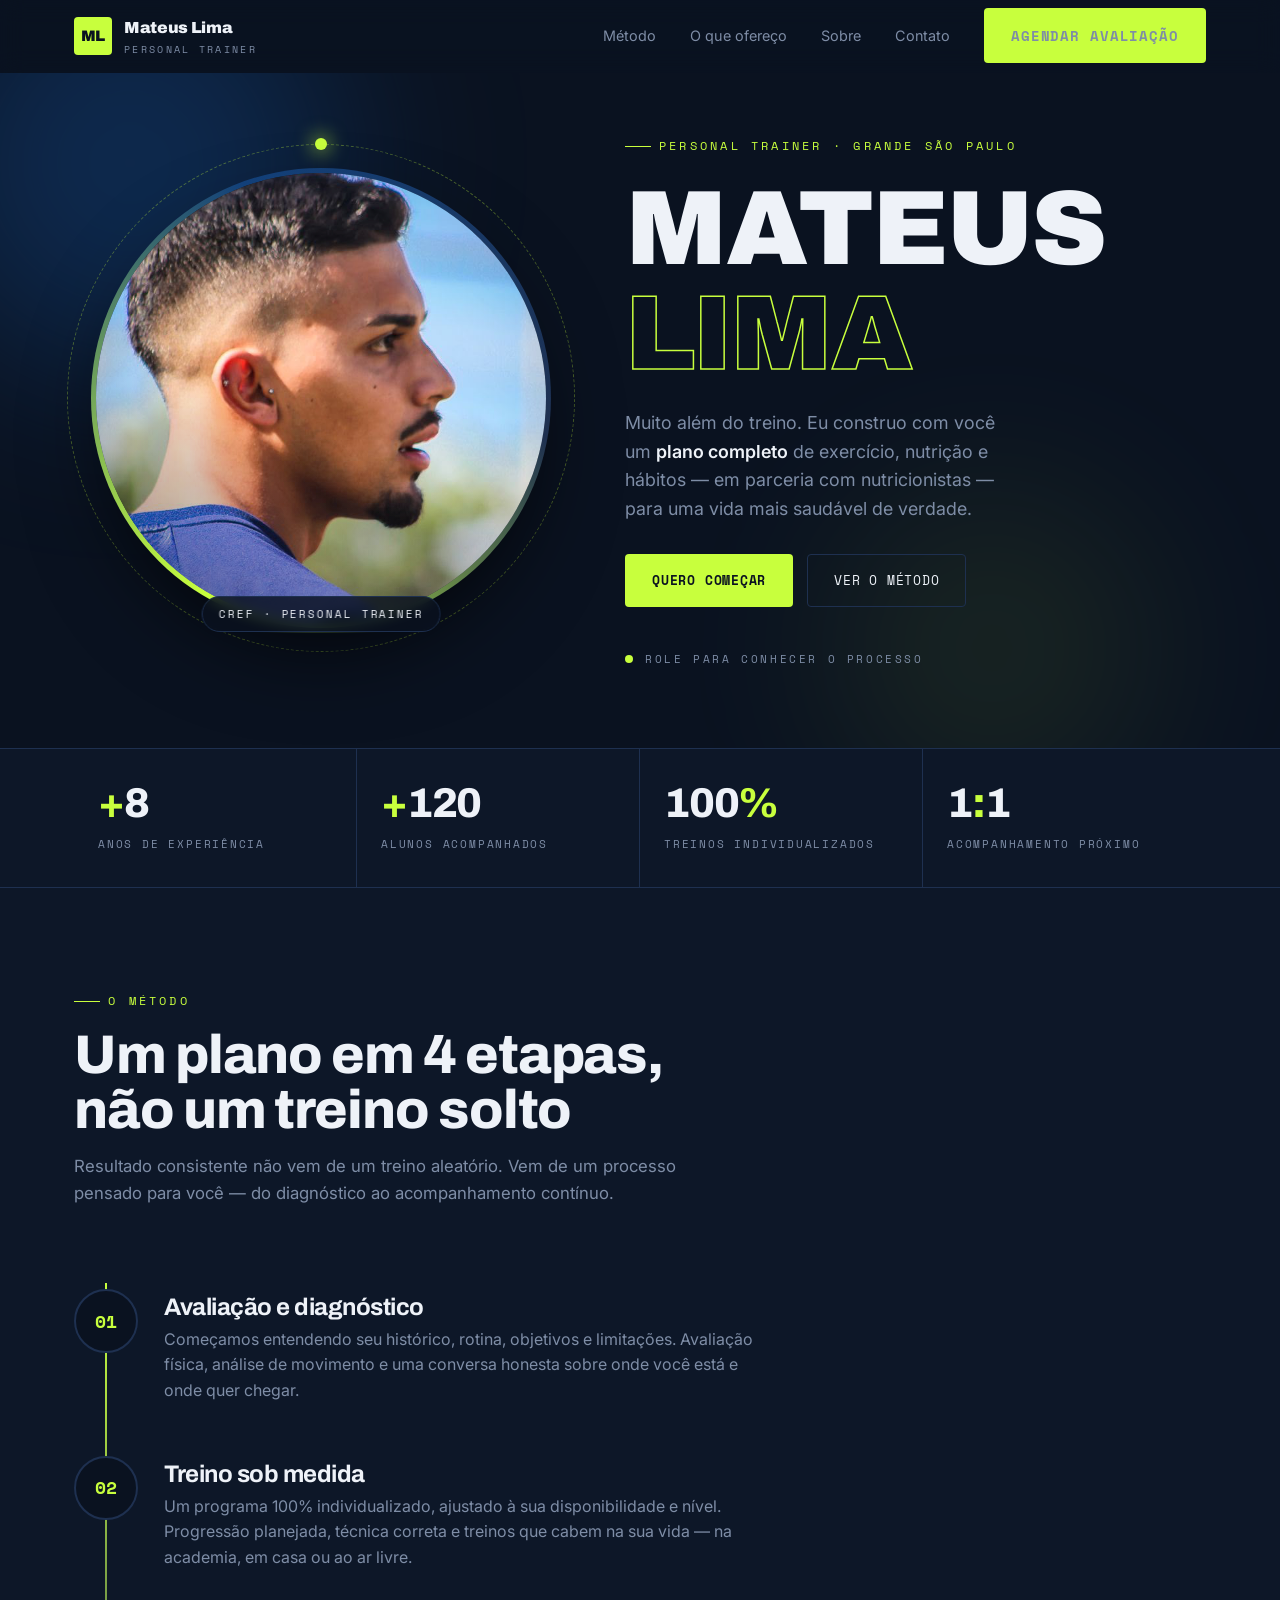
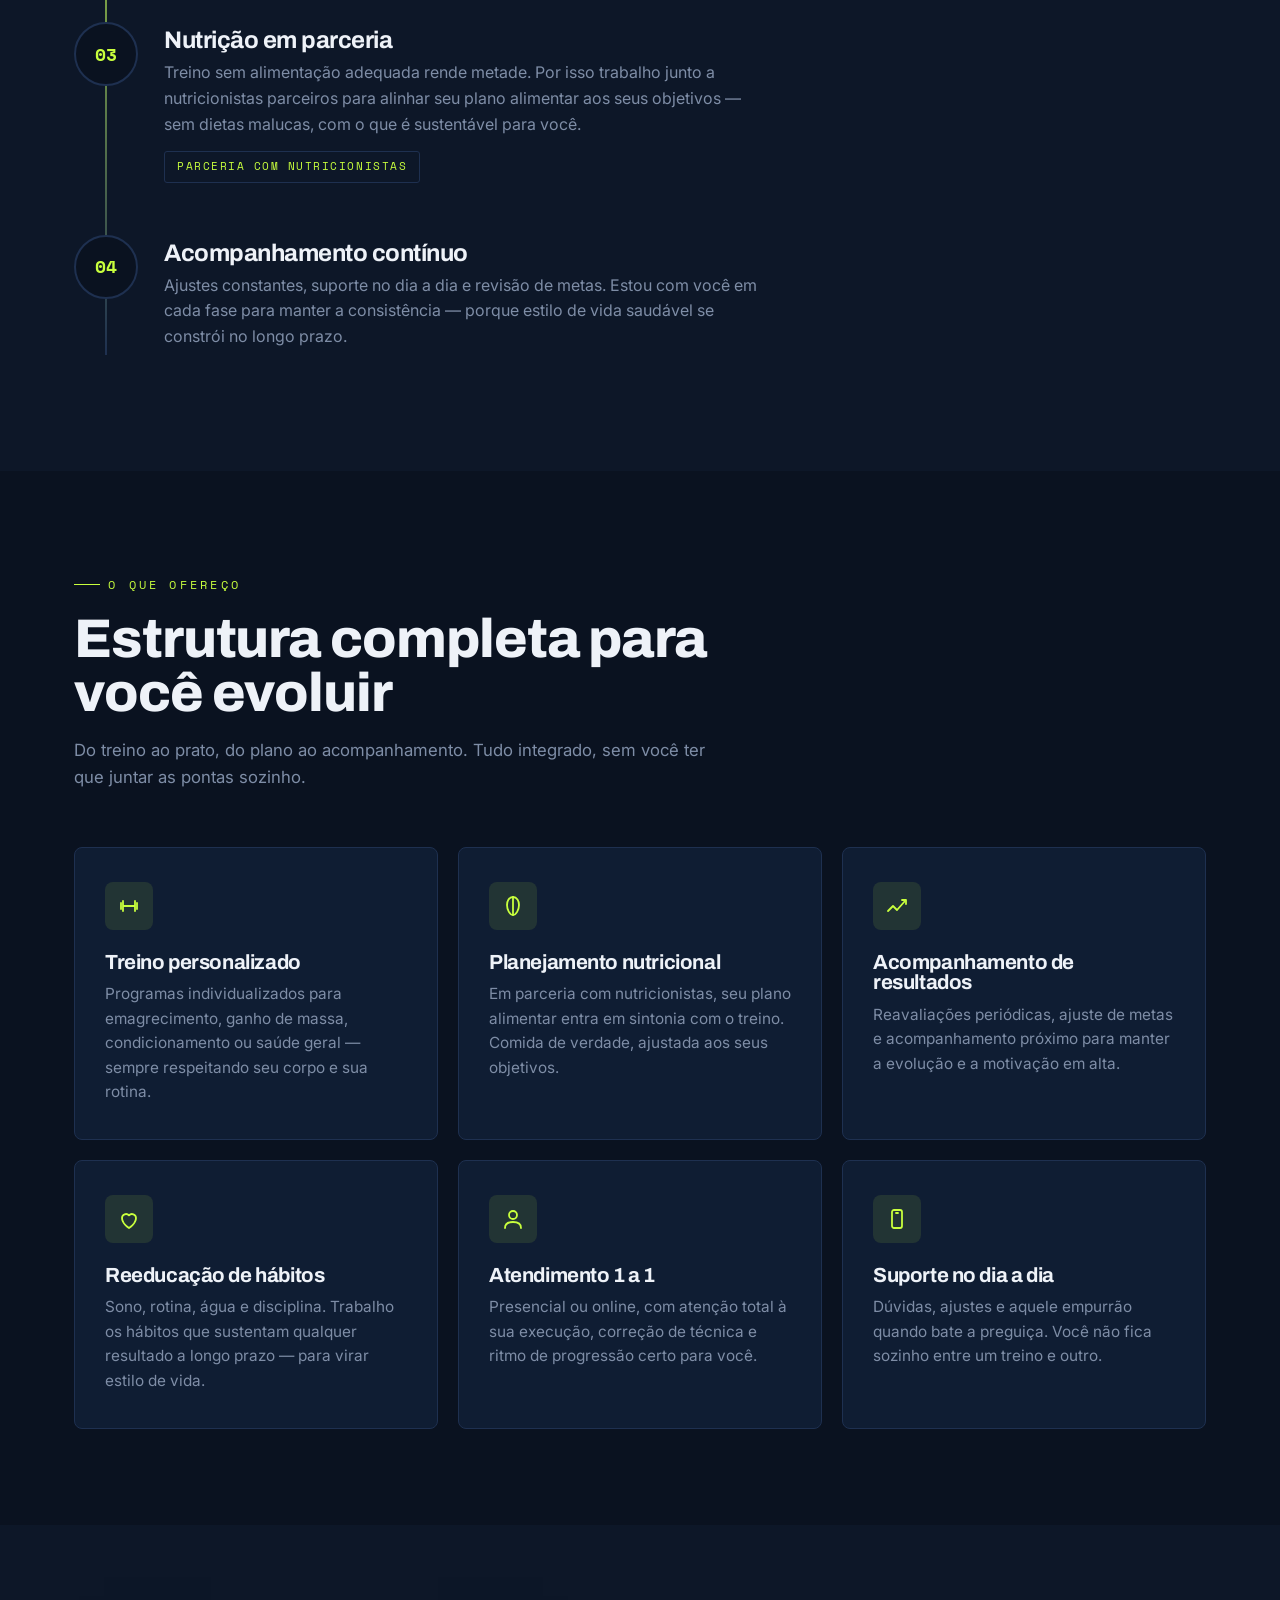
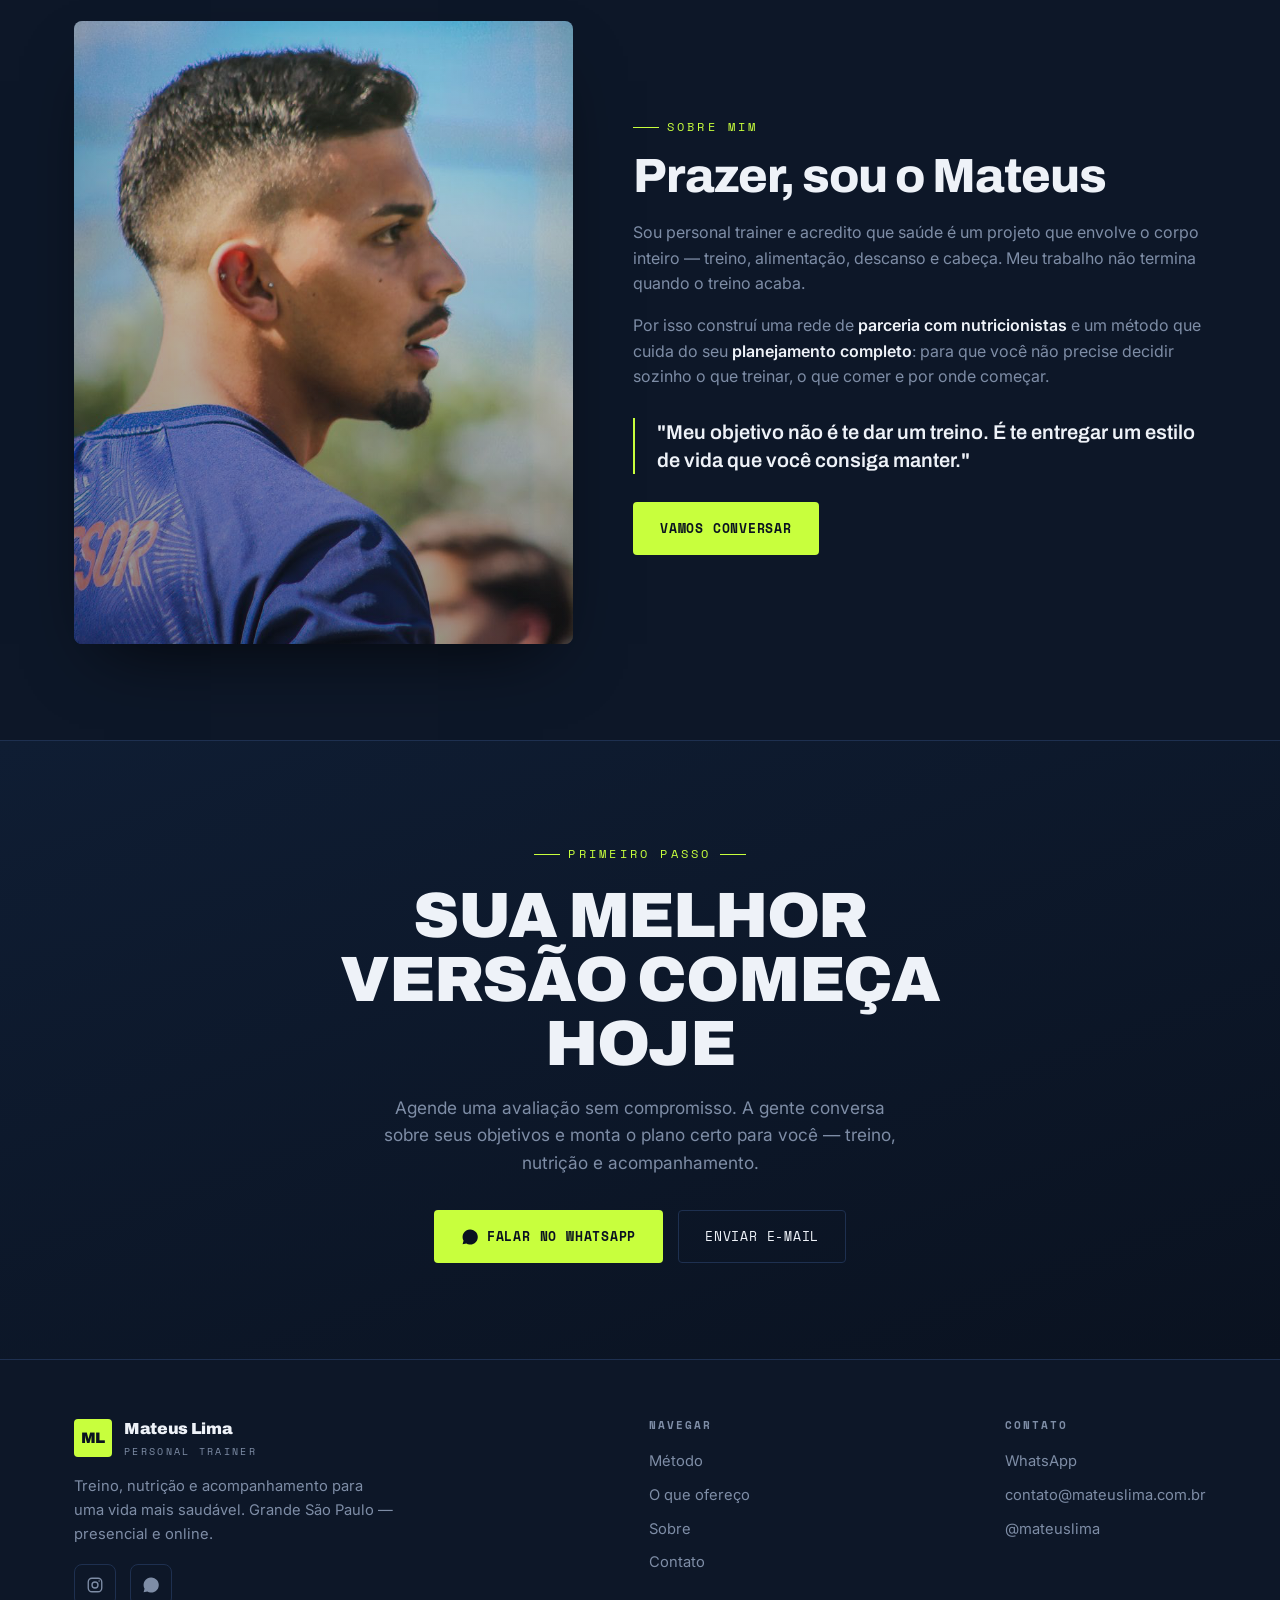
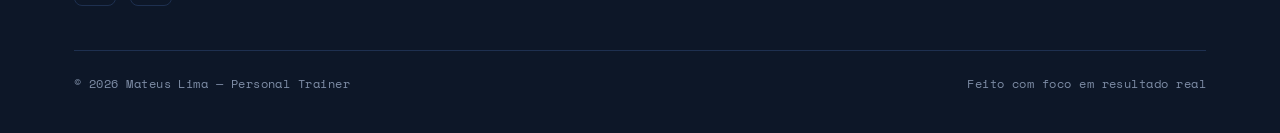
==== index.html @ bff509f1 "Add files via upload" ====
<!DOCTYPE html>
<html lang="pt-BR">
<head>
<meta charset="UTF-8" />
<meta name="viewport" content="width=device-width, initial-scale=1.0" />
<title>Mateus Lima — Personal Trainer | Treino, Nutrição e Estilo de Vida</title>
<meta name="description" content="Mateus Lima, personal trainer. Muito além do treino: avaliação, planejamento completo e parceria com nutricionistas para uma vida mais saudável. Agende sua avaliação." />
<meta name="theme-color" content="#0A1220" />

<!-- Open Graph -->
<meta property="og:title" content="Mateus Lima — Personal Trainer" />
<meta property="og:description" content="Muito além do treino: um plano completo de treino, nutrição e hábitos para transformar seu estilo de vida." />
<meta property="og:image" content="img/mateus-lima.png" />
<meta property="og:type" content="website" />

<link rel="preconnect" href="https://fonts.googleapis.com" />
<link rel="preconnect" href="https://fonts.gstatic.com" crossorigin />
<link href="https://fonts.googleapis.com/css2?family=Archivo:wght@500;600;700;800;900&family=Inter:wght@400;500;600&family=Space+Mono:wght@400;700&display=swap" rel="stylesheet" />

<style>
  :root{
    --ink:#0A1220;
    --ink-2:#0D1728;
    --panel:#0F1D33;
    --panel-2:#122644;
    --line:#1E3050;
    --text:#EEF2F8;
    --muted:#7E8DA6;
    --muted-2:#54648154;
    --lime:#C8FF3D;
    --lime-dim:#9ec22e;
    --radius:4px;
    --maxw:1180px;
    --ease:cubic-bezier(.22,.61,.36,1);
  }

  *{box-sizing:border-box;margin:0;padding:0}
  html{scroll-behavior:smooth}
  body{
    background:var(--ink);
    color:var(--text);
    font-family:"Inter",system-ui,sans-serif;
    line-height:1.6;
    -webkit-font-smoothing:antialiased;
    overflow-x:hidden;
  }
  a{color:inherit;text-decoration:none}
  img{display:block;max-width:100%}

  ::selection{background:var(--lime);color:var(--ink)}

  .wrap{max-width:var(--maxw);margin:0 auto;padding:0 24px}

  /* ---------- utility labels (mono) ---------- */
  .eyebrow{
    font-family:"Space Mono",monospace;
    font-size:.72rem;
    letter-spacing:.28em;
    text-transform:uppercase;
    color:var(--lime);
    display:inline-flex;
    align-items:center;
    gap:.7em;
  }
  .eyebrow::before{
    content:"";
    width:26px;height:1px;background:var(--lime);
    display:inline-block;
  }
  .eyebrow.center::before,.eyebrow.center::after{content:"";width:26px;height:1px;background:var(--lime);display:inline-block}
  .eyebrow.center{justify-content:center}

  h1,h2,h3{font-family:"Archivo",sans-serif;line-height:1;letter-spacing:-.02em}

  /* ---------- buttons ---------- */
  .btn{
    display:inline-flex;align-items:center;gap:.6em;
    font-family:"Space Mono",monospace;
    font-size:.82rem;letter-spacing:.06em;text-transform:uppercase;
    padding:15px 26px;border-radius:var(--radius);
    border:1px solid transparent;cursor:pointer;
    transition:transform .25s var(--ease), background .25s var(--ease), color .25s var(--ease), box-shadow .25s var(--ease);
    will-change:transform;
  }
  .btn-primary{background:var(--lime);color:var(--ink);font-weight:700;box-shadow:0 0 0 rgba(200,255,61,0)}
  .btn-primary:hover{transform:translateY(-3px);box-shadow:0 16px 40px -12px rgba(200,255,61,.55)}
  .btn-ghost{border-color:var(--line);color:var(--text)}
  .btn-ghost:hover{border-color:var(--lime);color:var(--lime);transform:translateY(-3px)}

  /* ---------- nav ---------- */
  header.nav{
    position:sticky;top:0;z-index:50;
    backdrop-filter:blur(12px);
    background:rgba(10,18,32,.72);
    border-bottom:1px solid transparent;
    transition:border-color .3s, background .3s;
  }
  header.nav.scrolled{border-bottom-color:var(--line);background:rgba(10,18,32,.9)}
  .nav-inner{display:flex;align-items:center;justify-content:space-between;height:72px}
  .brand{display:flex;align-items:center;gap:12px;font-family:"Archivo";font-weight:900;letter-spacing:-.02em}
  .brand .mark{
    width:38px;height:38px;border-radius:var(--radius);
    background:var(--lime);color:var(--ink);
    display:grid;place-items:center;font-size:.95rem;letter-spacing:-.04em;
  }
  .brand small{display:block;font-family:"Space Mono";font-weight:400;font-size:.6rem;letter-spacing:.24em;color:var(--muted);text-transform:uppercase;margin-top:2px}
  .nav-links{display:flex;align-items:center;gap:34px}
  .nav-links a{font-size:.9rem;color:var(--muted);transition:color .2s}
  .nav-links a:hover{color:var(--text)}
  .nav-cta{display:inline-flex}
  .burger{display:none;background:none;border:0;cursor:pointer;flex-direction:column;gap:5px;padding:8px}
  .burger span{width:24px;height:2px;background:var(--text);display:block;transition:.3s}

  /* ---------- hero ---------- */
  .hero{position:relative;padding:56px 0 80px;overflow:hidden}
  .hero-grid{
    display:grid;
    grid-template-columns:0.92fr 1.08fr;
    gap:56px;align-items:center;
  }
  .hero-photo{position:relative}
  .photo-ring{position:relative;width:min(460px,100%);margin:0 auto;aspect-ratio:1}
  /* rotating dashed halo */
  .photo-ring::before{
    content:"";position:absolute;inset:-24px;border-radius:50%;
    border:1px dashed rgba(200,255,61,.32);
    animation:spin 28s linear infinite;
  }
  /* small orbiting accent riding the halo */
  .orbit{position:absolute;inset:-24px;border-radius:50%;animation:spin 22s linear infinite;pointer-events:none}
  .orbit-dot{
    position:absolute;top:-6px;left:50%;transform:translateX(-50%);
    width:12px;height:12px;border-radius:50%;background:var(--lime);
    box-shadow:0 0 18px 3px rgba(200,255,61,.55);
  }
  @keyframes spin{to{transform:rotate(360deg)}}

  .photo-circle{
    position:relative;width:100%;aspect-ratio:1;border-radius:50%;
    padding:5px;
    background:conic-gradient(from 210deg,var(--lime),#12407a 130deg,var(--line) 250deg,var(--lime));
    box-shadow:0 40px 90px -28px rgba(0,0,0,.85);
  }
  .photo-circle .inner{
    position:relative;width:100%;height:100%;border-radius:50%;overflow:hidden;
    background:var(--ink-2);
  }
  .photo-circle img{
    width:100%;height:100%;object-fit:cover;object-position:60% 20%;
    transform:scale(1.05);
  }
  .photo-circle .inner::after{
    content:"";position:absolute;inset:0;border-radius:50%;
    background:linear-gradient(200deg,rgba(10,18,32,0) 55%,rgba(10,18,32,.5));
  }
  .photo-tag{
    position:absolute;left:50%;bottom:-4px;transform:translateX(-50%);z-index:4;white-space:nowrap;
    font-family:"Space Mono";font-size:.66rem;letter-spacing:.18em;text-transform:uppercase;
    color:var(--text);background:rgba(10,18,32,.82);backdrop-filter:blur(6px);
    padding:9px 16px;border:1px solid var(--line);border-radius:100px;
  }

  .hero-copy h1{
    font-size:clamp(3.4rem,9vw,6.6rem);
    font-weight:900;text-transform:uppercase;margin:20px 0 4px;
  }
  .hero-copy h1 .l2{color:transparent;-webkit-text-stroke:1.5px var(--lime)}
  .hero-lede{font-size:1.12rem;color:var(--muted);max-width:34ch;margin:22px 0 30px}
  .hero-lede b{color:var(--text);font-weight:600}
  .hero-actions{display:flex;gap:14px;flex-wrap:wrap}
  .hero-scroll{
    margin-top:44px;font-family:"Space Mono";font-size:.68rem;letter-spacing:.24em;text-transform:uppercase;color:var(--muted);
    display:flex;align-items:center;gap:12px;
  }
  .hero-scroll .dot{width:8px;height:8px;border-radius:50%;background:var(--lime);animation:pulse 2.2s infinite}
  @keyframes pulse{0%,100%{opacity:1;transform:scale(1)}50%{opacity:.35;transform:scale(.6)}}

  .glow{position:absolute;border-radius:50%;filter:blur(90px);opacity:.5;pointer-events:none;z-index:-1}
  .glow.a{width:420px;height:420px;background:#12407a;top:-120px;left:-80px}
  .glow.b{width:320px;height:320px;background:rgba(200,255,61,.16);bottom:-60px;right:10%}

  /* ---------- stats strip ---------- */
  .stats{border-top:1px solid var(--line);border-bottom:1px solid var(--line);background:var(--ink-2)}
  .stats-grid{display:grid;grid-template-columns:repeat(4,1fr)}
  .stat{padding:34px 24px;border-right:1px solid var(--line)}
  .stat:last-child{border-right:0}
  .stat .n{font-family:"Archivo";font-weight:800;font-size:2.6rem;line-height:1;letter-spacing:-.03em}
  .stat .n span{color:var(--lime)}
  .stat .k{font-family:"Space Mono";font-size:.7rem;letter-spacing:.16em;text-transform:uppercase;color:var(--muted);margin-top:10px}

  /* ---------- section shell ---------- */
  section{padding:96px 0}
  .sec-head{max-width:640px;margin-bottom:56px}
  .sec-head h2{font-size:clamp(2.1rem,5vw,3.4rem);font-weight:800;margin:18px 0 16px}
  .sec-head p{color:var(--muted);font-size:1.05rem}

  /* ---------- protocolo (journey) ---------- */
  .protocolo{background:var(--ink-2);position:relative}
  .steps{position:relative;margin-top:20px}
  .steps::before{
    content:"";position:absolute;left:31px;top:20px;bottom:20px;width:2px;
    background:linear-gradient(var(--lime),var(--line));
  }
  .step{
    position:relative;display:grid;grid-template-columns:64px 1fr;gap:26px;
    padding:26px 0;align-items:start;
  }
  .step .num{
    width:64px;height:64px;border-radius:50%;
    background:var(--ink);border:2px solid var(--line);
    display:grid;place-items:center;
    font-family:"Space Mono";font-weight:700;font-size:1.1rem;color:var(--lime);
    position:relative;z-index:2;transition:border-color .3s, box-shadow .3s;
  }
  .step:hover .num{border-color:var(--lime);box-shadow:0 0 0 6px rgba(200,255,61,.08)}
  .step-body{padding-top:6px}
  .step-body h3{font-size:1.5rem;font-weight:700;margin-bottom:8px}
  .step-body p{color:var(--muted);max-width:60ch}
  .step-body .tagline{display:inline-block;margin-top:14px;font-family:"Space Mono";font-size:.68rem;letter-spacing:.14em;text-transform:uppercase;color:var(--lime);border:1px solid var(--line);padding:6px 12px;border-radius:3px}

  /* ---------- services ---------- */
  .cards{display:grid;grid-template-columns:repeat(3,1fr);gap:20px}
  .card{
    background:var(--panel);border:1px solid var(--line);border-radius:8px;
    padding:34px 30px;transition:transform .3s var(--ease), border-color .3s, background .3s;
    position:relative;overflow:hidden;
  }
  .card::before{
    content:"";position:absolute;top:0;left:0;width:100%;height:3px;
    background:var(--lime);transform:scaleX(0);transform-origin:left;transition:transform .35s var(--ease);
  }
  .card:hover{transform:translateY(-6px);border-color:var(--panel-2);background:var(--panel-2)}
  .card:hover::before{transform:scaleX(1)}
  .card .ico{
    width:48px;height:48px;border-radius:8px;background:rgba(200,255,61,.1);
    display:grid;place-items:center;margin-bottom:22px;color:var(--lime);
  }
  .card h3{font-size:1.28rem;font-weight:700;margin-bottom:10px}
  .card p{color:var(--muted);font-size:.96rem}

  /* ---------- sobre ---------- */
  .sobre-grid{display:grid;grid-template-columns:1fr 1.15fr;gap:60px;align-items:center}
  .sobre-photo{position:relative;border-radius:8px;overflow:hidden;aspect-ratio:4/5;box-shadow:0 30px 70px -30px rgba(0,0,0,.8)}
  .sobre-photo img{width:100%;height:100%;object-fit:cover;object-position:50% 22%}
  .sobre-photo::after{content:"";position:absolute;inset:0;background:linear-gradient(200deg,rgba(200,255,61,.08),rgba(10,18,32,.5))}
  .sobre-copy h2{font-size:clamp(2rem,4.5vw,3rem);font-weight:800;margin:16px 0 20px}
  .sobre-copy p{color:var(--muted);margin-bottom:16px}
  .sobre-copy p b{color:var(--text);font-weight:600}
  .quote{border-left:2px solid var(--lime);padding-left:22px;margin:28px 0;font-family:"Archivo";font-weight:600;font-size:1.25rem;line-height:1.4}

  /* ---------- CTA ---------- */
  .cta{background:linear-gradient(160deg,var(--panel) 0%,var(--ink) 100%);border-top:1px solid var(--line);text-align:center;position:relative;overflow:hidden}
  .cta .glow{width:500px;height:500px;background:rgba(200,255,61,.14);top:-160px;left:50%;transform:translateX(-50%)}
  .cta h2{font-size:clamp(2.3rem,5.5vw,4rem);font-weight:900;text-transform:uppercase;margin:20px auto 18px;max-width:14ch}
  .cta p{color:var(--muted);max-width:48ch;margin:0 auto 34px;font-size:1.08rem}
  .cta .hero-actions{justify-content:center}

  /* ---------- footer ---------- */
  footer{background:var(--ink-2);border-top:1px solid var(--line);padding:56px 0 40px}
  .foot-grid{display:flex;justify-content:space-between;align-items:flex-start;gap:40px;flex-wrap:wrap}
  .foot-social{display:flex;gap:14px;margin-top:18px}
  .foot-social a{width:42px;height:42px;border:1px solid var(--line);border-radius:8px;display:grid;place-items:center;color:var(--muted);transition:.25s}
  .foot-social a:hover{border-color:var(--lime);color:var(--lime);transform:translateY(-3px)}
  .foot-links{display:flex;flex-direction:column;gap:10px}
  .foot-links a{color:var(--muted);font-size:.92rem;transition:color .2s}
  .foot-links a:hover{color:var(--text)}
  .foot-col h4{font-family:"Space Mono";font-size:.7rem;letter-spacing:.18em;text-transform:uppercase;color:var(--muted);margin-bottom:16px}
  .foot-bottom{border-top:1px solid var(--line);margin-top:44px;padding-top:24px;display:flex;justify-content:space-between;gap:16px;flex-wrap:wrap;font-family:"Space Mono";font-size:.72rem;color:var(--muted);letter-spacing:.04em}

  /* ---------- reveal animation ---------- */
  .reveal{opacity:0;transform:translateY(28px);transition:opacity .7s var(--ease), transform .7s var(--ease)}
  .reveal.in{opacity:1;transform:none}

  /* ---------- responsive ---------- */
  @media(max-width:900px){
    .hero-grid{grid-template-columns:1fr;gap:36px}
    .hero-photo{max-width:400px;margin:0 auto;order:-1}
    .hero-copy{text-align:center}
    .hero-lede{margin-left:auto;margin-right:auto}
    .hero-actions,.hero-scroll{justify-content:center}
    .eyebrow{justify-content:center}
    .sobre-grid{grid-template-columns:1fr;gap:36px}
    .sobre-photo{max-width:420px;margin:0 auto}
    .cards{grid-template-columns:1fr 1fr}
    .stats-grid{grid-template-columns:1fr 1fr}
    .stat{min-width:0;padding:30px 18px}
    .stat .n{font-size:2.2rem}
    .stat .k{overflow-wrap:anywhere;letter-spacing:.1em}
    .stat:nth-child(2){border-right:0}
    .stat:nth-child(1),.stat:nth-child(2){border-bottom:1px solid var(--line)}
  }
  @media(max-width:640px){
    .nav-links{
      position:fixed;inset:72px 0 auto 0;flex-direction:column;gap:0;
      background:var(--ink-2);border-bottom:1px solid var(--line);
      padding:8px 24px 24px;transform:translateY(-120%);transition:transform .35s var(--ease);
      align-items:stretch;
    }
    .nav-links.open{transform:none}
    .nav-links a{padding:16px 0;border-bottom:1px solid var(--line)}
    .nav-links .nav-cta{margin-top:16px;justify-content:center}
    .burger{display:flex}
    .cards{grid-template-columns:1fr}
    section{padding:72px 0}
    .step{grid-template-columns:52px 1fr;gap:18px}
    .steps::before{left:25px}
    .step .num{width:52px;height:52px;font-size:.95rem}
    .foot-bottom{flex-direction:column}
  }
  @media(prefers-reduced-motion:reduce){
    *{animation:none!important;transition:none!important;scroll-behavior:auto!important}
    .reveal{opacity:1;transform:none}
  }
</style>
</head>
<body>

<!-- ===== NAV ===== -->
<header class="nav" id="nav">
  <div class="wrap nav-inner">
    <a href="#topo" class="brand" aria-label="Mateus Lima, início">
      <span class="mark">ML</span>
      <span>Mateus Lima<small>Personal Trainer</small></span>
    </a>
    <nav class="nav-links" id="navLinks">
      <a href="#protocolo">Método</a>
      <a href="#servicos">O que ofereço</a>
      <a href="#sobre">Sobre</a>
      <a href="#contato">Contato</a>
      <a class="btn btn-primary nav-cta" href="#contato">Agendar avaliação</a>
    </nav>
    <button class="burger" id="burger" aria-label="Abrir menu" aria-expanded="false">
      <span></span><span></span><span></span>
    </button>
  </div>
</header>

<!-- ===== HERO ===== -->
<section class="hero" id="topo">
  <div class="glow a"></div>
  <div class="glow b"></div>
  <div class="wrap hero-grid">
    <div class="hero-photo reveal">
      <div class="photo-ring">
        <span class="orbit" aria-hidden="true"><span class="orbit-dot"></span></span>
        <div class="photo-circle">
          <div class="inner">
            <img src="img/mateus-lima.png" alt="Mateus Lima, personal trainer, de perfil em ambiente de treino" fetchpriority="high" />
          </div>
        </div>
        <span class="photo-tag">CREF · Personal Trainer</span>
      </div>
    </div>
    <div class="hero-copy reveal">
      <span class="eyebrow">Personal Trainer · Grande São Paulo</span>
      <h1>Mateus<br><span class="l2">Lima</span></h1>
      <p class="hero-lede">Muito além do treino. Eu construo com você um <b>plano completo</b> de exercício, nutrição e hábitos — em parceria com nutricionistas — para uma vida mais saudável de verdade.</p>
      <div class="hero-actions">
        <a class="btn btn-primary" href="#contato">Quero começar</a>
        <a class="btn btn-ghost" href="#protocolo">Ver o método</a>
      </div>
      <div class="hero-scroll"><span class="dot"></span> Role para conhecer o processo</div>
    </div>
  </div>
</section>

<!-- ===== STATS ===== -->
<div class="stats">
  <div class="wrap">
    <div class="stats-grid">
      <div class="stat reveal"><div class="n"><span>+</span>8</div><div class="k">Anos de experiência</div></div>
      <div class="stat reveal"><div class="n"><span>+</span>120</div><div class="k">Alunos acompanhados</div></div>
      <div class="stat reveal"><div class="n">100<span>%</span></div><div class="k">Treinos individualizados</div></div>
      <div class="stat reveal"><div class="n">1<span>:</span>1</div><div class="k">Acompanhamento próximo</div></div>
    </div>
  </div>
</div>

<!-- ===== PROTOCOLO / MÉTODO ===== -->
<section class="protocolo" id="protocolo">
  <div class="wrap">
    <div class="sec-head reveal">
      <span class="eyebrow">O método</span>
      <h2>Um plano em 4 etapas, não um treino solto</h2>
      <p>Resultado consistente não vem de um treino aleatório. Vem de um processo pensado para você — do diagnóstico ao acompanhamento contínuo.</p>
    </div>

    <div class="steps">
      <div class="step reveal">
        <div class="num">01</div>
        <div class="step-body">
          <h3>Avaliação e diagnóstico</h3>
          <p>Começamos entendendo seu histórico, rotina, objetivos e limitações. Avaliação física, análise de movimento e uma conversa honesta sobre onde você está e onde quer chegar.</p>
        </div>
      </div>
      <div class="step reveal">
        <div class="num">02</div>
        <div class="step-body">
          <h3>Treino sob medida</h3>
          <p>Um programa 100% individualizado, ajustado à sua disponibilidade e nível. Progressão planejada, técnica correta e treinos que cabem na sua vida — na academia, em casa ou ao ar livre.</p>
        </div>
      </div>
      <div class="step reveal">
        <div class="num">03</div>
        <div class="step-body">
          <h3>Nutrição em parceria</h3>
          <p>Treino sem alimentação adequada rende metade. Por isso trabalho junto a nutricionistas parceiros para alinhar seu plano alimentar aos seus objetivos — sem dietas malucas, com o que é sustentável para você.</p>
          <span class="tagline">Parceria com nutricionistas</span>
        </div>
      </div>
      <div class="step reveal">
        <div class="num">04</div>
        <div class="step-body">
          <h3>Acompanhamento contínuo</h3>
          <p>Ajustes constantes, suporte no dia a dia e revisão de metas. Estou com você em cada fase para manter a consistência — porque estilo de vida saudável se constrói no longo prazo.</p>
        </div>
      </div>
    </div>
  </div>
</section>

<!-- ===== SERVIÇOS ===== -->
<section id="servicos">
  <div class="wrap">
    <div class="sec-head reveal">
      <span class="eyebrow">O que ofereço</span>
      <h2>Estrutura completa para você evoluir</h2>
      <p>Do treino ao prato, do plano ao acompanhamento. Tudo integrado, sem você ter que juntar as pontas sozinho.</p>
    </div>

    <div class="cards">
      <div class="card reveal">
        <div class="ico" aria-hidden="true">
          <svg width="24" height="24" viewBox="0 0 24 24" fill="none" stroke="currentColor" stroke-width="1.8" stroke-linecap="round"><path d="M6 7v10M18 7v10M4 9v6M20 9v6M6 12h12"/></svg>
        </div>
        <h3>Treino personalizado</h3>
        <p>Programas individualizados para emagrecimento, ganho de massa, condicionamento ou saúde geral — sempre respeitando seu corpo e sua rotina.</p>
      </div>
      <div class="card reveal">
        <div class="ico" aria-hidden="true">
          <svg width="24" height="24" viewBox="0 0 24 24" fill="none" stroke="currentColor" stroke-width="1.8" stroke-linecap="round" stroke-linejoin="round"><path d="M12 3C8 3 6 7 6 11c0 5 3 10 6 10s6-5 6-10c0-4-2-8-6-8Z"/><path d="M12 3v18"/></svg>
        </div>
        <h3>Planejamento nutricional</h3>
        <p>Em parceria com nutricionistas, seu plano alimentar entra em sintonia com o treino. Comida de verdade, ajustada aos seus objetivos.</p>
      </div>
      <div class="card reveal">
        <div class="ico" aria-hidden="true">
          <svg width="24" height="24" viewBox="0 0 24 24" fill="none" stroke="currentColor" stroke-width="1.8" stroke-linecap="round" stroke-linejoin="round"><path d="M3 17l5-5 4 4 8-9"/><path d="M17 6h4v4"/></svg>
        </div>
        <h3>Acompanhamento de resultados</h3>
        <p>Reavaliações periódicas, ajuste de metas e acompanhamento próximo para manter a evolução e a motivação em alta.</p>
      </div>
      <div class="card reveal">
        <div class="ico" aria-hidden="true">
          <svg width="24" height="24" viewBox="0 0 24 24" fill="none" stroke="currentColor" stroke-width="1.8" stroke-linecap="round" stroke-linejoin="round"><path d="M12 21s-7-4.5-7-10a4 4 0 0 1 7-2.6A4 4 0 0 1 19 11c0 5.5-7 10-7 10Z"/></svg>
        </div>
        <h3>Reeducação de hábitos</h3>
        <p>Sono, rotina, água e disciplina. Trabalho os hábitos que sustentam qualquer resultado a longo prazo — para virar estilo de vida.</p>
      </div>
      <div class="card reveal">
        <div class="ico" aria-hidden="true">
          <svg width="24" height="24" viewBox="0 0 24 24" fill="none" stroke="currentColor" stroke-width="1.8" stroke-linecap="round" stroke-linejoin="round"><circle cx="12" cy="8" r="4"/><path d="M4 21c0-4 3.5-6 8-6s8 2 8 6"/></svg>
        </div>
        <h3>Atendimento 1 a 1</h3>
        <p>Presencial ou online, com atenção total à sua execução, correção de técnica e ritmo de progressão certo para você.</p>
      </div>
      <div class="card reveal">
        <div class="ico" aria-hidden="true">
          <svg width="24" height="24" viewBox="0 0 24 24" fill="none" stroke="currentColor" stroke-width="1.8" stroke-linecap="round" stroke-linejoin="round"><rect x="7" y="3" width="10" height="18" rx="2"/><path d="M11 6h2"/></svg>
        </div>
        <h3>Suporte no dia a dia</h3>
        <p>Dúvidas, ajustes e aquele empurrão quando bate a preguiça. Você não fica sozinho entre um treino e outro.</p>
      </div>
    </div>
  </div>
</section>

<!-- ===== SOBRE ===== -->
<section id="sobre" style="background:var(--ink-2)">
  <div class="wrap sobre-grid">
    <div class="sobre-photo reveal">
      <img src="img/mateus-lima.png" alt="Retrato de Mateus Lima" loading="lazy" />
    </div>
    <div class="sobre-copy reveal">
      <span class="eyebrow">Sobre mim</span>
      <h2>Prazer, sou o Mateus</h2>
      <p>Sou personal trainer e acredito que saúde é um projeto que envolve o corpo inteiro — treino, alimentação, descanso e cabeça. Meu trabalho não termina quando o treino acaba.</p>
      <p>Por isso construí uma rede de <b>parceria com nutricionistas</b> e um método que cuida do seu <b>planejamento completo</b>: para que você não precise decidir sozinho o que treinar, o que comer e por onde começar.</p>
      <div class="quote">"Meu objetivo não é te dar um treino. É te entregar um estilo de vida que você consiga manter."</div>
      <a class="btn btn-primary" href="#contato">Vamos conversar</a>
    </div>
  </div>
</section>

<!-- ===== CTA / CONTATO ===== -->
<section class="cta" id="contato">
  <div class="glow"></div>
  <div class="wrap">
    <span class="eyebrow center reveal">Primeiro passo</span>
    <h2 class="reveal">Sua melhor versão começa hoje</h2>
    <p class="reveal">Agende uma avaliação sem compromisso. A gente conversa sobre seus objetivos e monta o plano certo para você — treino, nutrição e acompanhamento.</p>
    <div class="hero-actions reveal">
      <a class="btn btn-primary" id="whatsBtn" href="https://wa.me/5511999999999?text=Ol%C3%A1%20Mateus!%20Quero%20agendar%20uma%20avalia%C3%A7%C3%A3o." target="_blank" rel="noopener">
        <svg width="18" height="18" viewBox="0 0 24 24" fill="currentColor"><path d="M17.5 14.4c-.3-.2-1.8-.9-2.1-1s-.5-.2-.7.2-.8 1-1 1.2-.4.2-.7 0a8.3 8.3 0 0 1-2.5-1.5 9.3 9.3 0 0 1-1.7-2.1c-.2-.3 0-.5.1-.7l.5-.6c.2-.2.2-.4.3-.6s0-.4 0-.6l-1-2.3c-.2-.6-.5-.5-.7-.5h-.6a1.1 1.1 0 0 0-.8.4A3.4 3.4 0 0 0 5 8.9a5.9 5.9 0 0 0 1.2 3.1 13.4 13.4 0 0 0 5.2 4.6c1.9.9 2.6.8 3.5.7a2.9 2.9 0 0 0 1.9-1.4 2.4 2.4 0 0 0 .2-1.3c-.1-.1-.3-.2-.6-.3ZM12 2a10 10 0 0 0-8.6 15l-1.3 4.8 5-1.3A10 10 0 1 0 12 2Z"/></svg>
        Falar no WhatsApp
      </a>
      <a class="btn btn-ghost" href="mailto:contato@mateuslima.com.br">Enviar e-mail</a>
    </div>
  </div>
</section>

<!-- ===== FOOTER ===== -->
<footer>
  <div class="wrap">
    <div class="foot-grid">
      <div class="foot-col" style="max-width:320px">
        <a href="#topo" class="brand"><span class="mark">ML</span><span>Mateus Lima<small>Personal Trainer</small></span></a>
        <p style="color:var(--muted);margin-top:16px;font-size:.92rem">Treino, nutrição e acompanhamento para uma vida mais saudável. Grande São Paulo — presencial e online.</p>
        <div class="foot-social">
          <a href="https://instagram.com" target="_blank" rel="noopener" aria-label="Instagram">
            <svg width="18" height="18" viewBox="0 0 24 24" fill="none" stroke="currentColor" stroke-width="1.8"><rect x="3" y="3" width="18" height="18" rx="5"/><circle cx="12" cy="12" r="4"/><circle cx="17.5" cy="6.5" r="1" fill="currentColor" stroke="none"/></svg>
          </a>
          <a href="https://wa.me/5511999999999" target="_blank" rel="noopener" aria-label="WhatsApp">
            <svg width="18" height="18" viewBox="0 0 24 24" fill="currentColor"><path d="M17.5 14.4c-.3-.2-1.8-.9-2.1-1s-.5-.2-.7.2-.8 1-1 1.2-.4.2-.7 0a8.3 8.3 0 0 1-2.5-1.5 9.3 9.3 0 0 1-1.7-2.1c-.2-.3 0-.5.1-.7l.5-.6c.2-.2.2-.4.3-.6s0-.4 0-.6l-1-2.3c-.2-.6-.5-.5-.7-.5h-.6a1.1 1.1 0 0 0-.8.4A3.4 3.4 0 0 0 5 8.9a5.9 5.9 0 0 0 1.2 3.1 13.4 13.4 0 0 0 5.2 4.6c1.9.9 2.6.8 3.5.7a2.9 2.9 0 0 0 1.9-1.4 2.4 2.4 0 0 0 .2-1.3c-.1-.1-.3-.2-.6-.3ZM12 2a10 10 0 0 0-8.6 15l-1.3 4.8 5-1.3A10 10 0 1 0 12 2Z"/></svg>
          </a>
        </div>
      </div>
      <div class="foot-col">
        <h4>Navegar</h4>
        <div class="foot-links">
          <a href="#protocolo">Método</a>
          <a href="#servicos">O que ofereço</a>
          <a href="#sobre">Sobre</a>
          <a href="#contato">Contato</a>
        </div>
      </div>
      <div class="foot-col">
        <h4>Contato</h4>
        <div class="foot-links">
          <a href="https://wa.me/5511999999999" target="_blank" rel="noopener">WhatsApp</a>
          <a href="mailto:contato@mateuslima.com.br">contato@mateuslima.com.br</a>
          <a href="https://instagram.com" target="_blank" rel="noopener">@mateuslima</a>
        </div>
      </div>
    </div>
    <div class="foot-bottom">
      <span>© <span id="ano"></span> Mateus Lima — Personal Trainer</span>
      <span>Feito com foco em resultado real</span>
    </div>
  </div>
</footer>

<script>
  // year
  document.getElementById('ano').textContent = new Date().getFullYear();

  // nav scrolled state
  const nav = document.getElementById('nav');
  const onScroll = () => nav.classList.toggle('scrolled', window.scrollY > 20);
  onScroll();
  window.addEventListener('scroll', onScroll, {passive:true});

  // mobile menu
  const burger = document.getElementById('burger');
  const links = document.getElementById('navLinks');
  burger.addEventListener('click', () => {
    const open = links.classList.toggle('open');
    burger.setAttribute('aria-expanded', open);
  });
  links.querySelectorAll('a').forEach(a => a.addEventListener('click', () => {
    links.classList.remove('open');
    burger.setAttribute('aria-expanded', false);
  }));

  // reveal on scroll
  const io = new IntersectionObserver((entries) => {
    entries.forEach((e, i) => {
      if (e.isIntersecting) {
        e.target.style.transitionDelay = Math.min(i * 60, 240) + 'ms';
        e.target.classList.add('in');
        io.unobserve(e.target);
      }
    });
  }, {threshold:0.12, rootMargin:'0px 0px -40px 0px'});
  document.querySelectorAll('.reveal').forEach(el => io.observe(el));
</script>
</body>
</html>
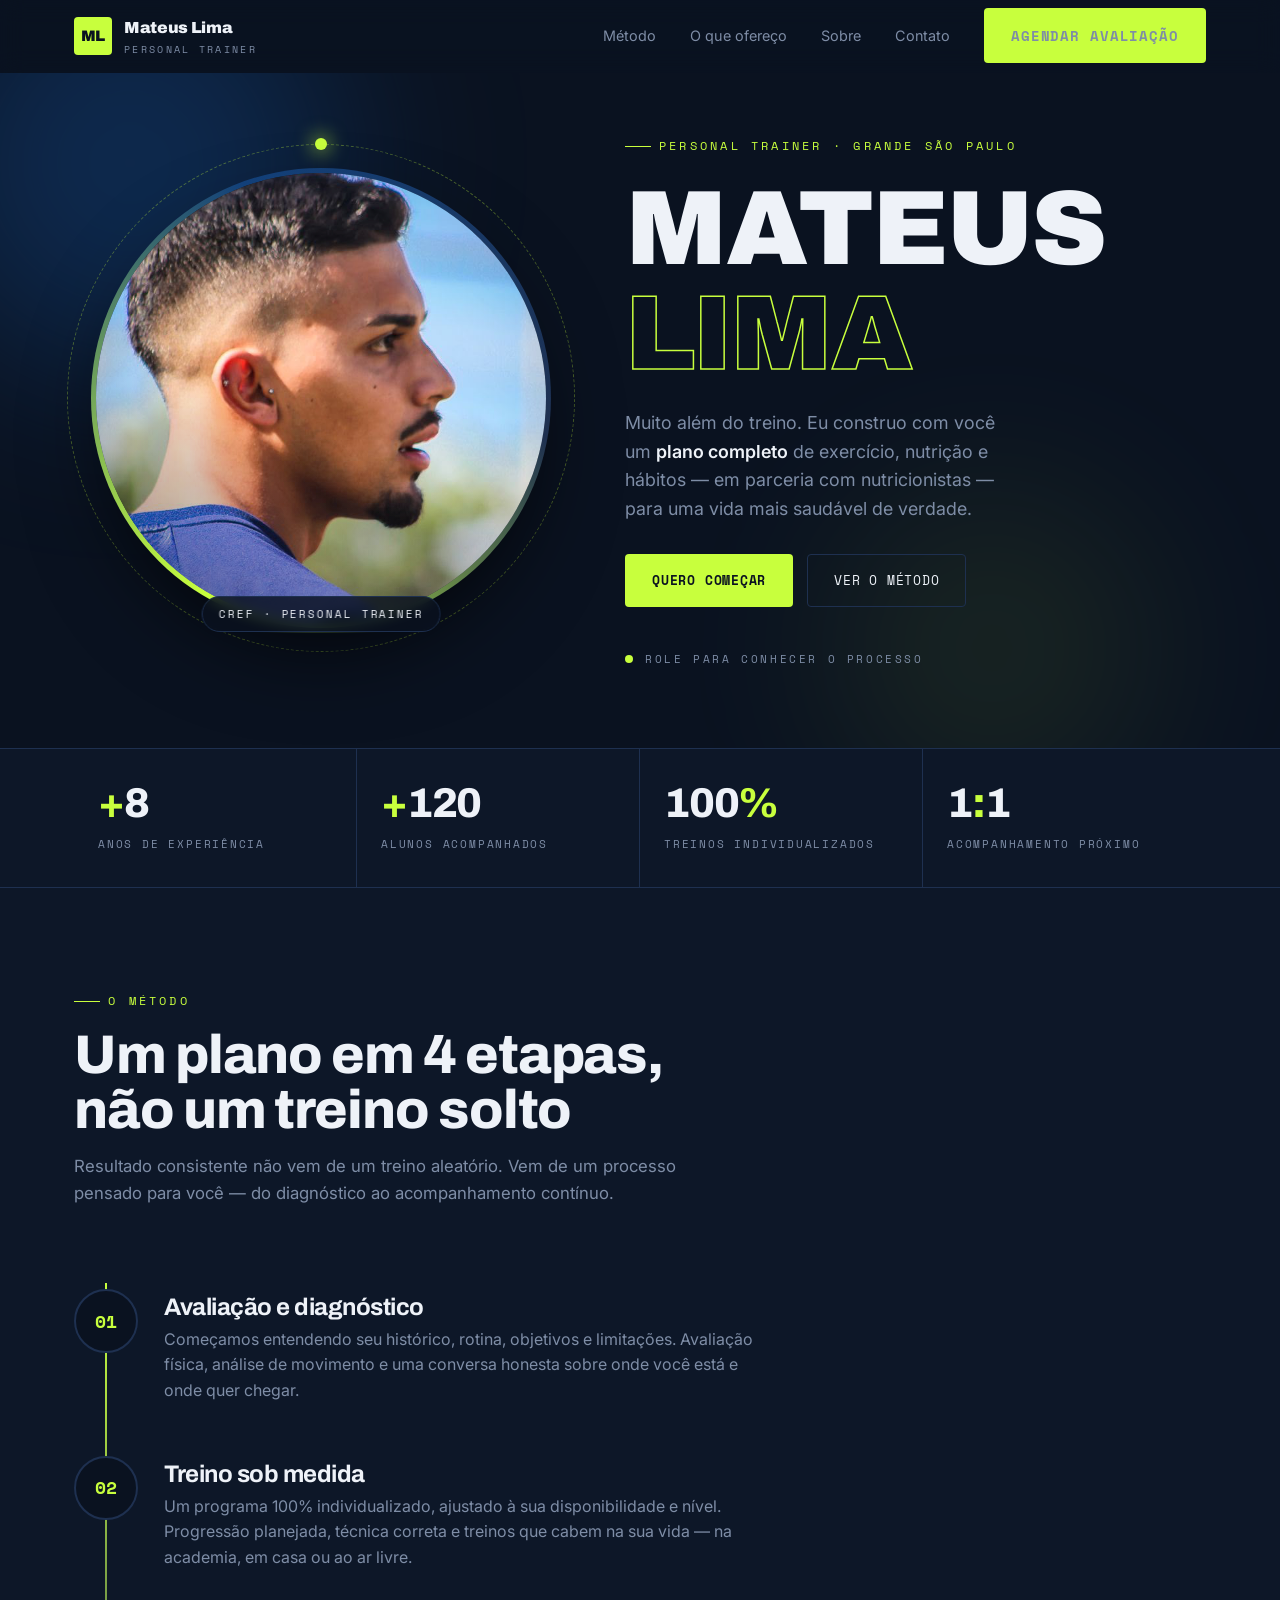
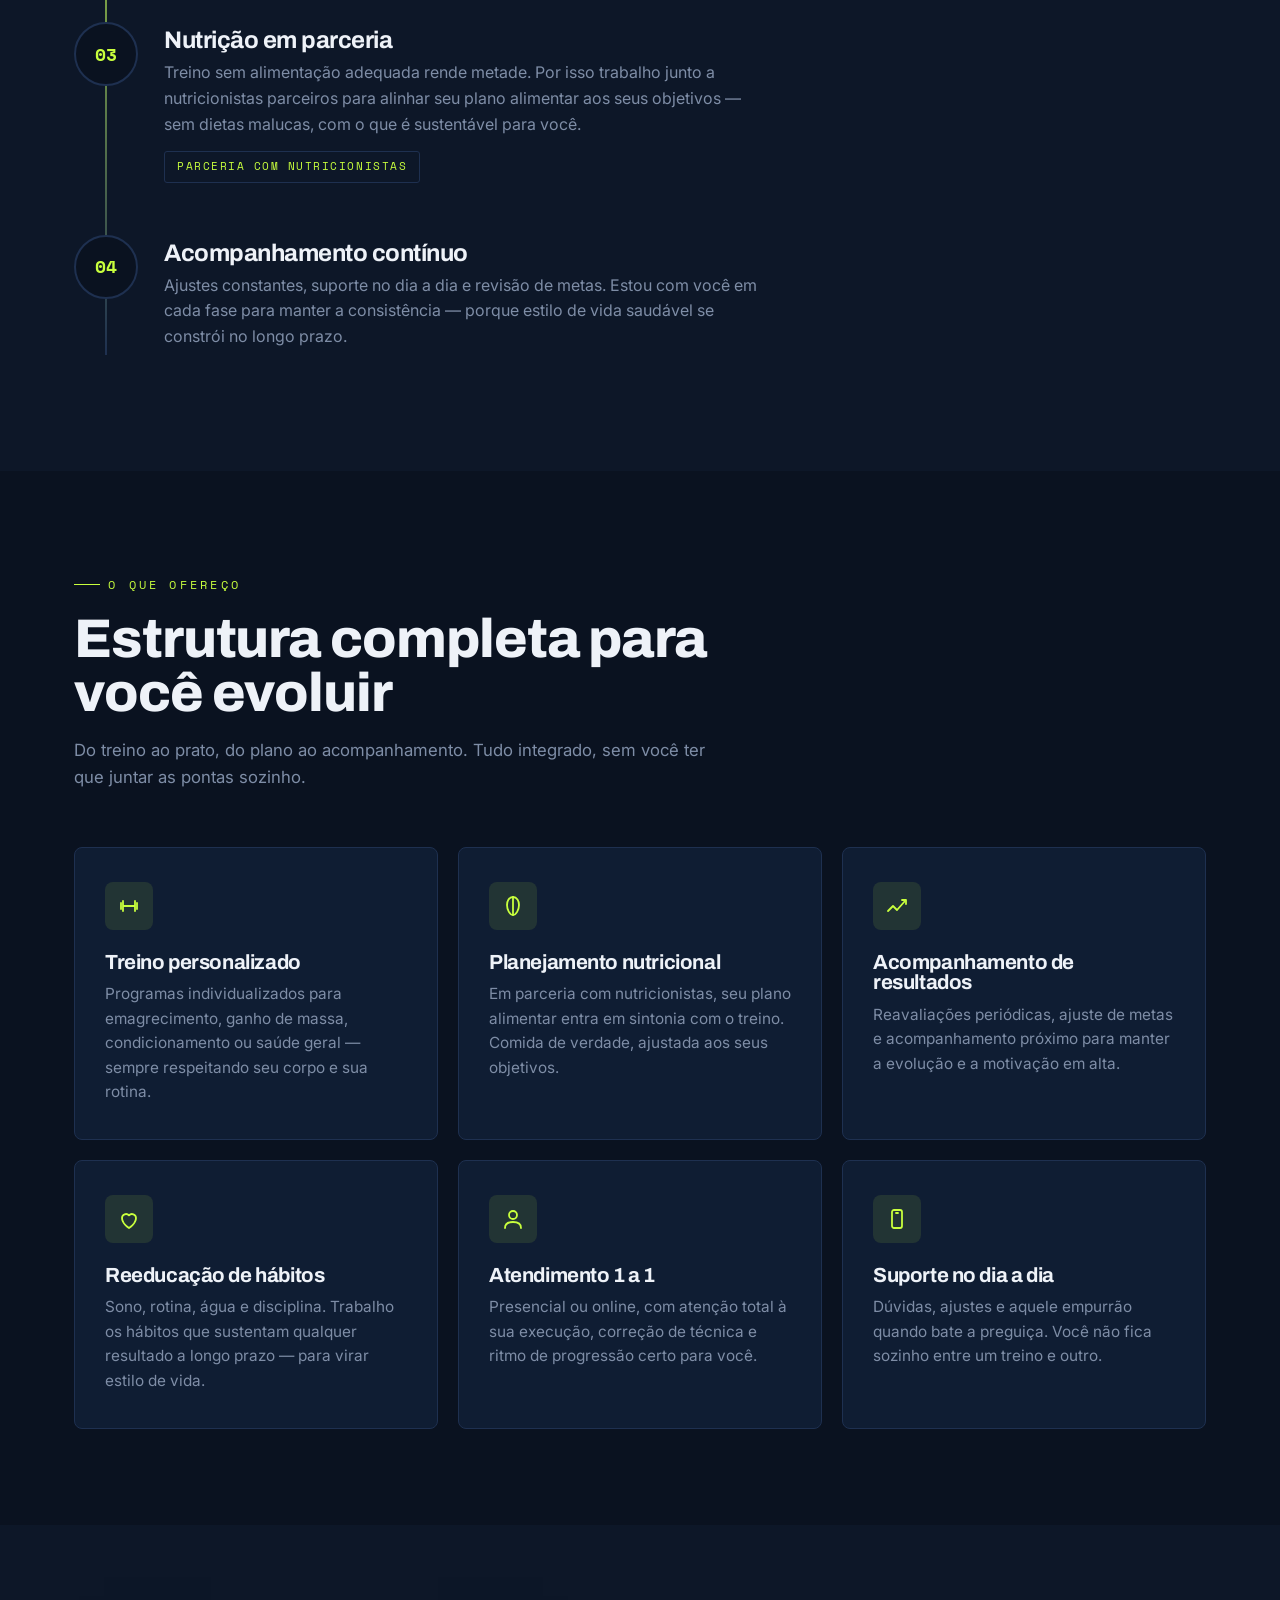
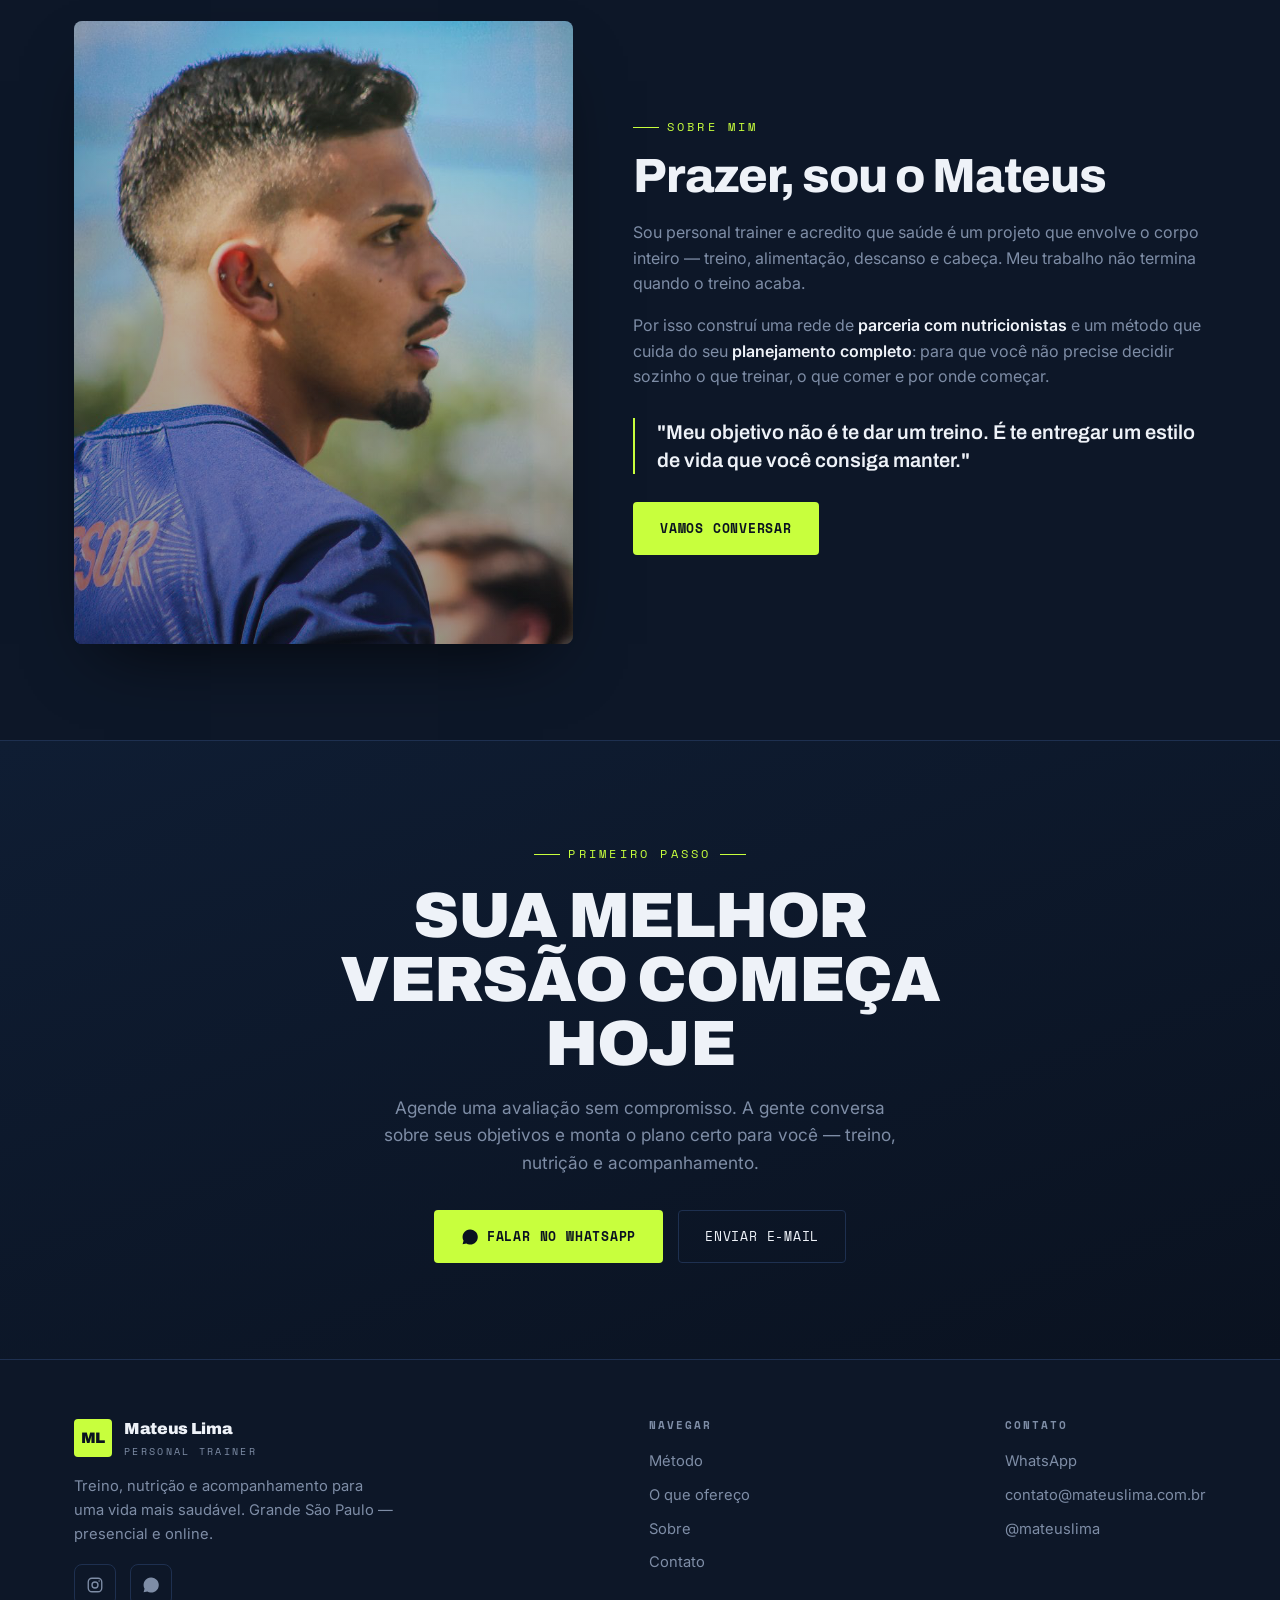
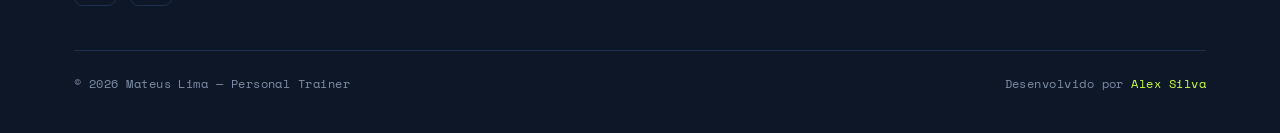
==== commit a8c8934e: "Add files via upload" ====
--- a/index.html
+++ b/index.html
@@ -500,7 +500,7 @@
     <h2 class="reveal">Sua melhor versão começa hoje</h2>
     <p class="reveal">Agende uma avaliação sem compromisso. A gente conversa sobre seus objetivos e monta o plano certo para você — treino, nutrição e acompanhamento.</p>
     <div class="hero-actions reveal">
-      <a class="btn btn-primary" id="whatsBtn" href="https://wa.me/5511999999999?text=Ol%C3%A1%20Mateus!%20Quero%20agendar%20uma%20avalia%C3%A7%C3%A3o." target="_blank" rel="noopener">
+      <a class="btn btn-primary" id="whatsBtn" href="https://wa.me/5511997152871?text=Ol%C3%A1%20Mateus!%20Quero%20agendar%20uma%20avalia%C3%A7%C3%A3o." target="_blank" rel="noopener">
         <svg width="18" height="18" viewBox="0 0 24 24" fill="currentColor"><path d="M17.5 14.4c-.3-.2-1.8-.9-2.1-1s-.5-.2-.7.2-.8 1-1 1.2-.4.2-.7 0a8.3 8.3 0 0 1-2.5-1.5 9.3 9.3 0 0 1-1.7-2.1c-.2-.3 0-.5.1-.7l.5-.6c.2-.2.2-.4.3-.6s0-.4 0-.6l-1-2.3c-.2-.6-.5-.5-.7-.5h-.6a1.1 1.1 0 0 0-.8.4A3.4 3.4 0 0 0 5 8.9a5.9 5.9 0 0 0 1.2 3.1 13.4 13.4 0 0 0 5.2 4.6c1.9.9 2.6.8 3.5.7a2.9 2.9 0 0 0 1.9-1.4 2.4 2.4 0 0 0 .2-1.3c-.1-.1-.3-.2-.6-.3ZM12 2a10 10 0 0 0-8.6 15l-1.3 4.8 5-1.3A10 10 0 1 0 12 2Z"/></svg>
         Falar no WhatsApp
       </a>
@@ -520,7 +520,7 @@
           <a href="https://instagram.com" target="_blank" rel="noopener" aria-label="Instagram">
             <svg width="18" height="18" viewBox="0 0 24 24" fill="none" stroke="currentColor" stroke-width="1.8"><rect x="3" y="3" width="18" height="18" rx="5"/><circle cx="12" cy="12" r="4"/><circle cx="17.5" cy="6.5" r="1" fill="currentColor" stroke="none"/></svg>
           </a>
-          <a href="https://wa.me/5511999999999" target="_blank" rel="noopener" aria-label="WhatsApp">
+          <a href="https://wa.me/5511997152871" target="_blank" rel="noopener" aria-label="WhatsApp">
             <svg width="18" height="18" viewBox="0 0 24 24" fill="currentColor"><path d="M17.5 14.4c-.3-.2-1.8-.9-2.1-1s-.5-.2-.7.2-.8 1-1 1.2-.4.2-.7 0a8.3 8.3 0 0 1-2.5-1.5 9.3 9.3 0 0 1-1.7-2.1c-.2-.3 0-.5.1-.7l.5-.6c.2-.2.2-.4.3-.6s0-.4 0-.6l-1-2.3c-.2-.6-.5-.5-.7-.5h-.6a1.1 1.1 0 0 0-.8.4A3.4 3.4 0 0 0 5 8.9a5.9 5.9 0 0 0 1.2 3.1 13.4 13.4 0 0 0 5.2 4.6c1.9.9 2.6.8 3.5.7a2.9 2.9 0 0 0 1.9-1.4 2.4 2.4 0 0 0 .2-1.3c-.1-.1-.3-.2-.6-.3ZM12 2a10 10 0 0 0-8.6 15l-1.3 4.8 5-1.3A10 10 0 1 0 12 2Z"/></svg>
           </a>
         </div>
@@ -537,7 +537,7 @@
       <div class="foot-col">
         <h4>Contato</h4>
         <div class="foot-links">
-          <a href="https://wa.me/5511999999999" target="_blank" rel="noopener">WhatsApp</a>
+          <a href="https://wa.me/5511997152871" target="_blank" rel="noopener">WhatsApp</a>
           <a href="mailto:contato@mateuslima.com.br">contato@mateuslima.com.br</a>
           <a href="https://instagram.com" target="_blank" rel="noopener">@mateuslima</a>
         </div>
@@ -545,7 +545,7 @@
     </div>
     <div class="foot-bottom">
       <span>© <span id="ano"></span> Mateus Lima — Personal Trainer</span>
-      <span>Feito com foco em resultado real</span>
+      <span>Desenvolvido por <span style="color:var(--lime)">Alex Silva</span></span>
     </div>
   </div>
 </footer>
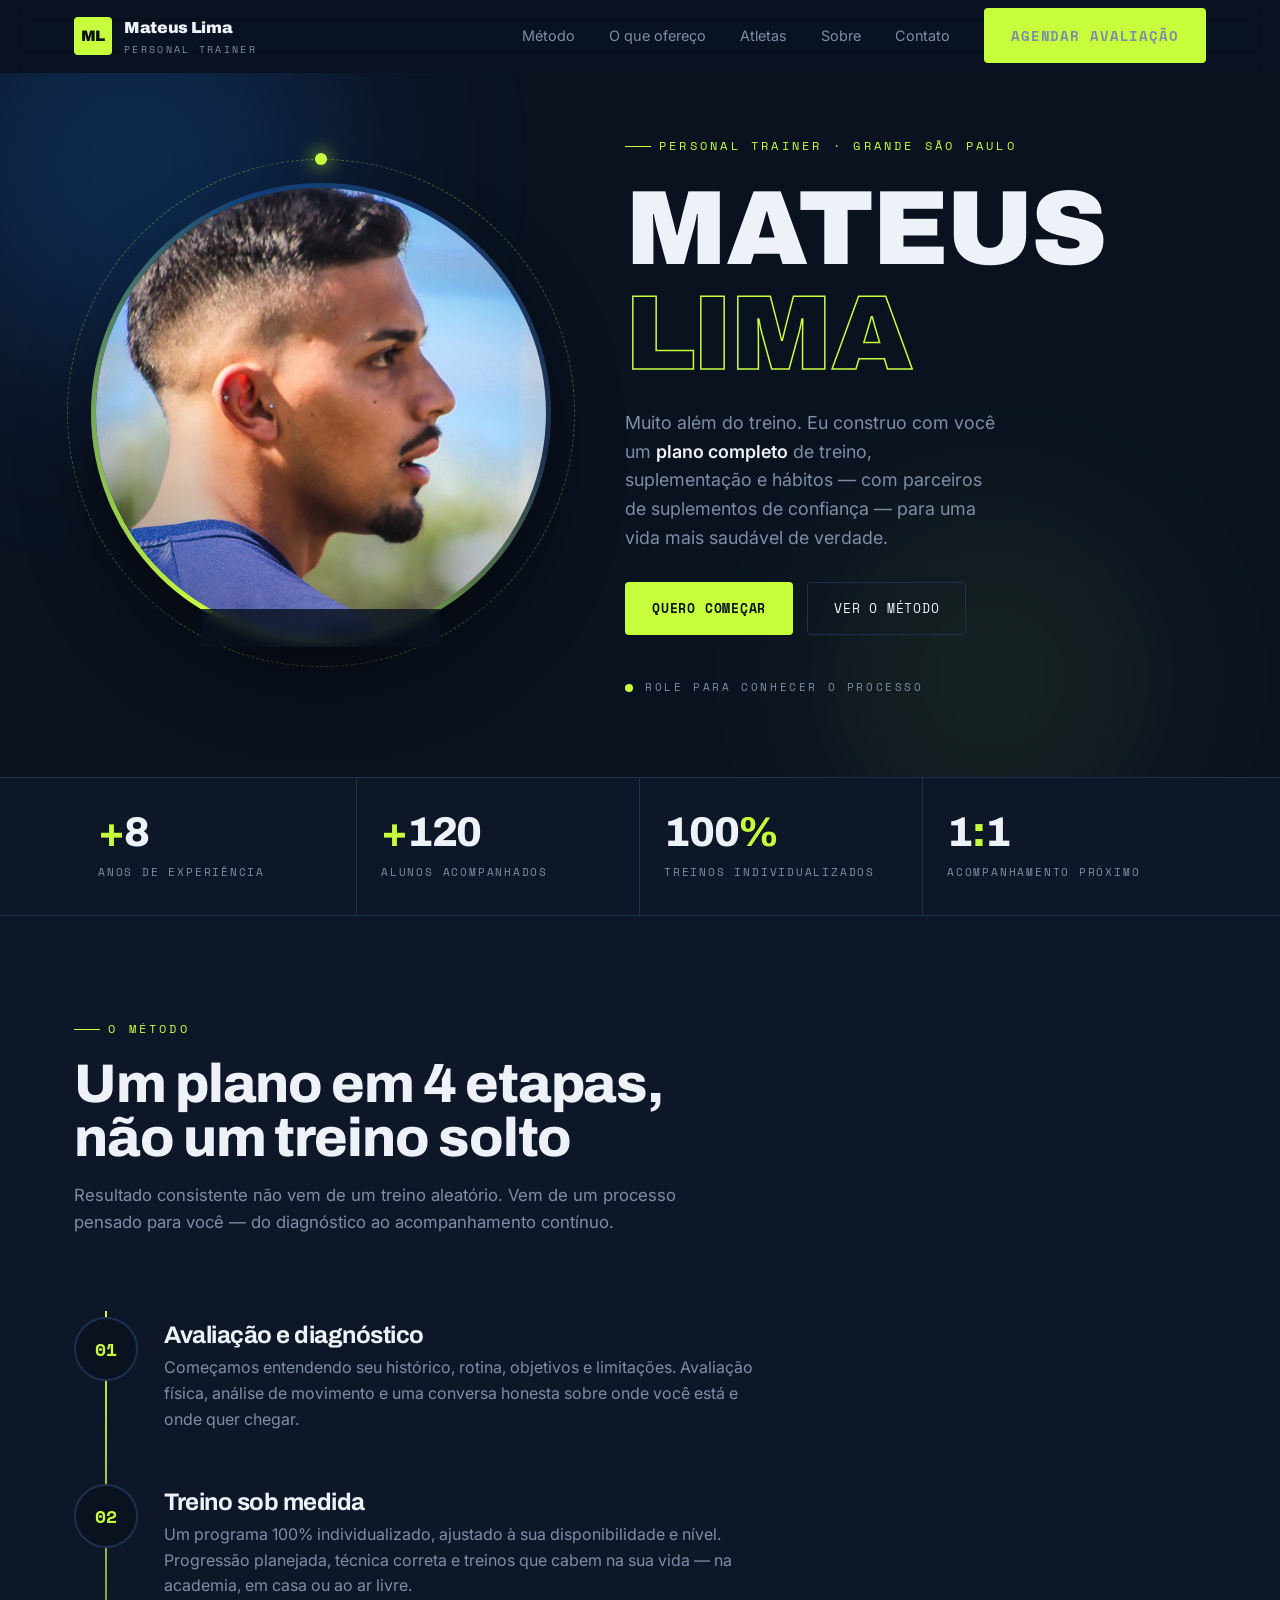
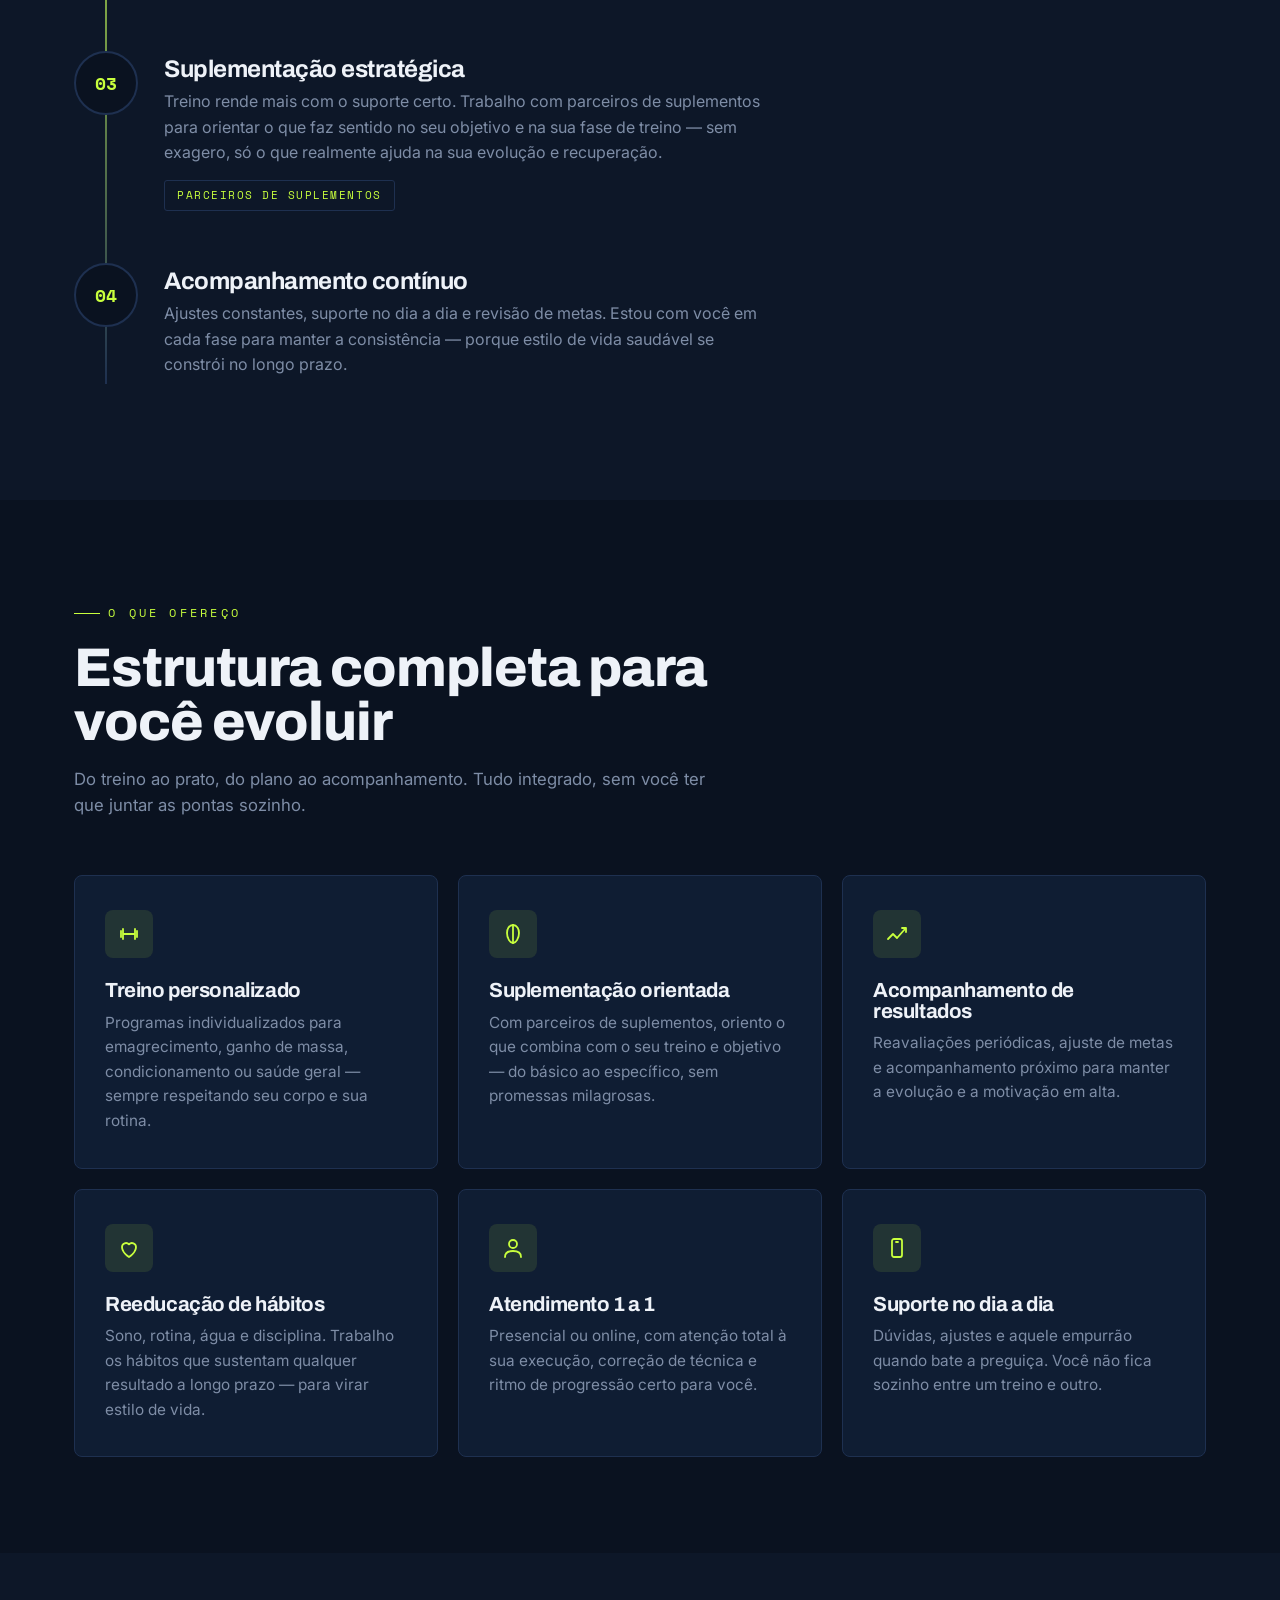
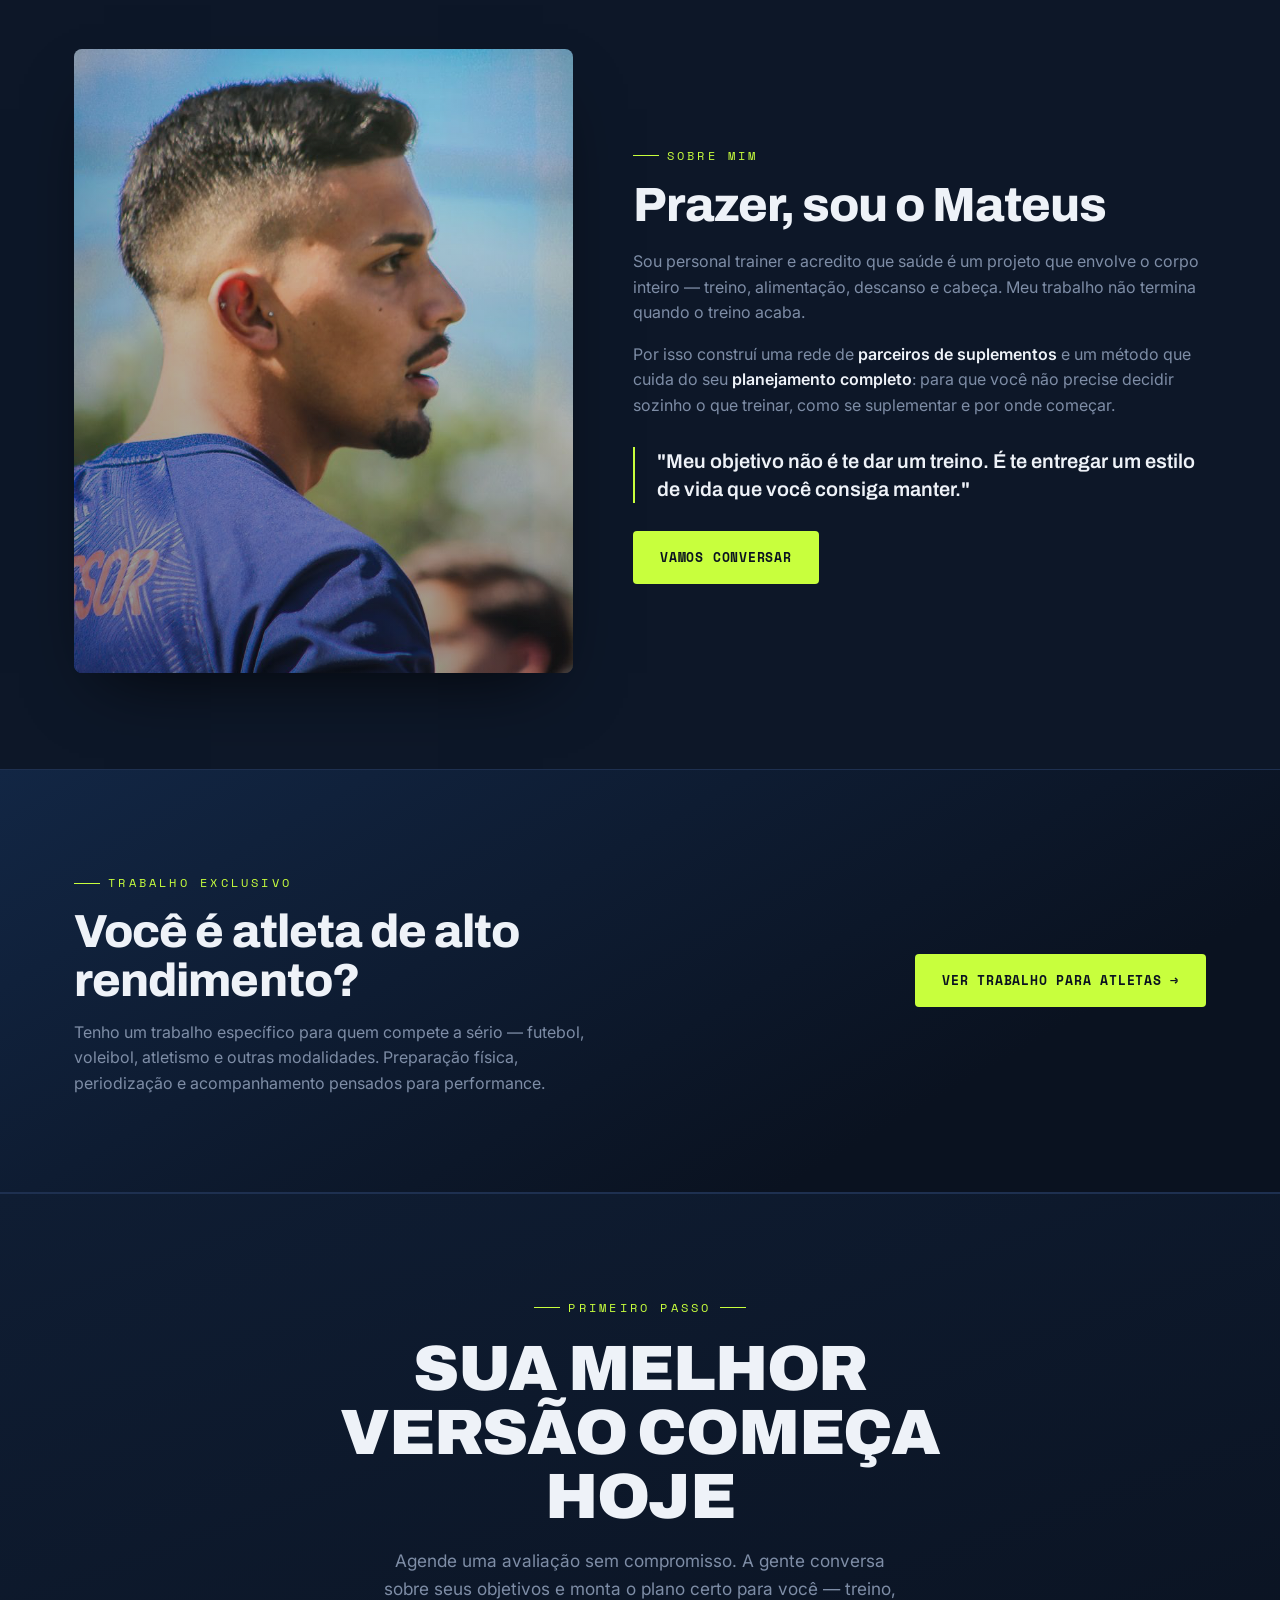
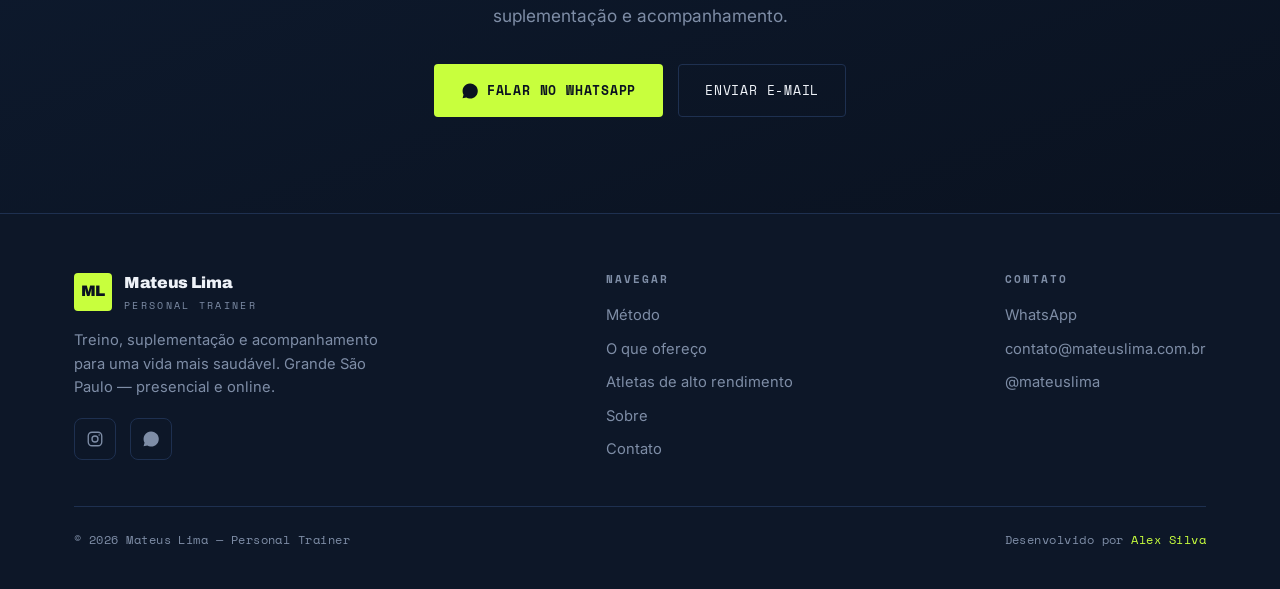
==== commit 6e1bde91: "Add files via upload" ====
--- a/index.html
+++ b/index.html
@@ -3,13 +3,13 @@
 <head>
 <meta charset="UTF-8" />
 <meta name="viewport" content="width=device-width, initial-scale=1.0" />
-<title>Mateus Lima — Personal Trainer | Treino, Nutrição e Estilo de Vida</title>
-<meta name="description" content="Mateus Lima, personal trainer. Muito além do treino: avaliação, planejamento completo e parceria com nutricionistas para uma vida mais saudável. Agende sua avaliação." />
+<title>Mateus Lima — Personal Trainer | Treino, Suplementação e Estilo de Vida</title>
+<meta name="description" content="Mateus Lima, personal trainer. Muito além do treino: avaliação, planejamento completo e parceria com marcas de suplementos para uma vida mais saudável. Agende sua avaliação." />
 <meta name="theme-color" content="#0A1220" />
 
 <!-- Open Graph -->
 <meta property="og:title" content="Mateus Lima — Personal Trainer" />
-<meta property="og:description" content="Muito além do treino: um plano completo de treino, nutrição e hábitos para transformar seu estilo de vida." />
+<meta property="og:description" content="Muito além do treino: um plano completo de treino, suplementação e hábitos para transformar seu estilo de vida." />
 <meta property="og:image" content="img/mateus-lima.png" />
 <meta property="og:type" content="website" />
 
@@ -17,301 +17,7 @@
 <link rel="preconnect" href="https://fonts.gstatic.com" crossorigin />
 <link href="https://fonts.googleapis.com/css2?family=Archivo:wght@500;600;700;800;900&family=Inter:wght@400;500;600&family=Space+Mono:wght@400;700&display=swap" rel="stylesheet" />
 
-<style>
-  :root{
-    --ink:#0A1220;
-    --ink-2:#0D1728;
-    --panel:#0F1D33;
-    --panel-2:#122644;
-    --line:#1E3050;
-    --text:#EEF2F8;
-    --muted:#7E8DA6;
-    --muted-2:#54648154;
-    --lime:#C8FF3D;
-    --lime-dim:#9ec22e;
-    --radius:4px;
-    --maxw:1180px;
-    --ease:cubic-bezier(.22,.61,.36,1);
-  }
-
-  *{box-sizing:border-box;margin:0;padding:0}
-  html{scroll-behavior:smooth}
-  body{
-    background:var(--ink);
-    color:var(--text);
-    font-family:"Inter",system-ui,sans-serif;
-    line-height:1.6;
-    -webkit-font-smoothing:antialiased;
-    overflow-x:hidden;
-  }
-  a{color:inherit;text-decoration:none}
-  img{display:block;max-width:100%}
-
-  ::selection{background:var(--lime);color:var(--ink)}
-
-  .wrap{max-width:var(--maxw);margin:0 auto;padding:0 24px}
-
-  /* ---------- utility labels (mono) ---------- */
-  .eyebrow{
-    font-family:"Space Mono",monospace;
-    font-size:.72rem;
-    letter-spacing:.28em;
-    text-transform:uppercase;
-    color:var(--lime);
-    display:inline-flex;
-    align-items:center;
-    gap:.7em;
-  }
-  .eyebrow::before{
-    content:"";
-    width:26px;height:1px;background:var(--lime);
-    display:inline-block;
-  }
-  .eyebrow.center::before,.eyebrow.center::after{content:"";width:26px;height:1px;background:var(--lime);display:inline-block}
-  .eyebrow.center{justify-content:center}
-
-  h1,h2,h3{font-family:"Archivo",sans-serif;line-height:1;letter-spacing:-.02em}
-
-  /* ---------- buttons ---------- */
-  .btn{
-    display:inline-flex;align-items:center;gap:.6em;
-    font-family:"Space Mono",monospace;
-    font-size:.82rem;letter-spacing:.06em;text-transform:uppercase;
-    padding:15px 26px;border-radius:var(--radius);
-    border:1px solid transparent;cursor:pointer;
-    transition:transform .25s var(--ease), background .25s var(--ease), color .25s var(--ease), box-shadow .25s var(--ease);
-    will-change:transform;
-  }
-  .btn-primary{background:var(--lime);color:var(--ink);font-weight:700;box-shadow:0 0 0 rgba(200,255,61,0)}
-  .btn-primary:hover{transform:translateY(-3px);box-shadow:0 16px 40px -12px rgba(200,255,61,.55)}
-  .btn-ghost{border-color:var(--line);color:var(--text)}
-  .btn-ghost:hover{border-color:var(--lime);color:var(--lime);transform:translateY(-3px)}
-
-  /* ---------- nav ---------- */
-  header.nav{
-    position:sticky;top:0;z-index:50;
-    backdrop-filter:blur(12px);
-    background:rgba(10,18,32,.72);
-    border-bottom:1px solid transparent;
-    transition:border-color .3s, background .3s;
-  }
-  header.nav.scrolled{border-bottom-color:var(--line);background:rgba(10,18,32,.9)}
-  .nav-inner{display:flex;align-items:center;justify-content:space-between;height:72px}
-  .brand{display:flex;align-items:center;gap:12px;font-family:"Archivo";font-weight:900;letter-spacing:-.02em}
-  .brand .mark{
-    width:38px;height:38px;border-radius:var(--radius);
-    background:var(--lime);color:var(--ink);
-    display:grid;place-items:center;font-size:.95rem;letter-spacing:-.04em;
-  }
-  .brand small{display:block;font-family:"Space Mono";font-weight:400;font-size:.6rem;letter-spacing:.24em;color:var(--muted);text-transform:uppercase;margin-top:2px}
-  .nav-links{display:flex;align-items:center;gap:34px}
-  .nav-links a{font-size:.9rem;color:var(--muted);transition:color .2s}
-  .nav-links a:hover{color:var(--text)}
-  .nav-cta{display:inline-flex}
-  .burger{display:none;background:none;border:0;cursor:pointer;flex-direction:column;gap:5px;padding:8px}
-  .burger span{width:24px;height:2px;background:var(--text);display:block;transition:.3s}
-
-  /* ---------- hero ---------- */
-  .hero{position:relative;padding:56px 0 80px;overflow:hidden}
-  .hero-grid{
-    display:grid;
-    grid-template-columns:0.92fr 1.08fr;
-    gap:56px;align-items:center;
-  }
-  .hero-photo{position:relative}
-  .photo-ring{position:relative;width:min(460px,100%);margin:0 auto;aspect-ratio:1}
-  /* rotating dashed halo */
-  .photo-ring::before{
-    content:"";position:absolute;inset:-24px;border-radius:50%;
-    border:1px dashed rgba(200,255,61,.32);
-    animation:spin 28s linear infinite;
-  }
-  /* small orbiting accent riding the halo */
-  .orbit{position:absolute;inset:-24px;border-radius:50%;animation:spin 22s linear infinite;pointer-events:none}
-  .orbit-dot{
-    position:absolute;top:-6px;left:50%;transform:translateX(-50%);
-    width:12px;height:12px;border-radius:50%;background:var(--lime);
-    box-shadow:0 0 18px 3px rgba(200,255,61,.55);
-  }
-  @keyframes spin{to{transform:rotate(360deg)}}
-
-  .photo-circle{
-    position:relative;width:100%;aspect-ratio:1;border-radius:50%;
-    padding:5px;
-    background:conic-gradient(from 210deg,var(--lime),#12407a 130deg,var(--line) 250deg,var(--lime));
-    box-shadow:0 40px 90px -28px rgba(0,0,0,.85);
-  }
-  .photo-circle .inner{
-    position:relative;width:100%;height:100%;border-radius:50%;overflow:hidden;
-    background:var(--ink-2);
-  }
-  .photo-circle img{
-    width:100%;height:100%;object-fit:cover;object-position:60% 20%;
-    transform:scale(1.05);
-  }
-  .photo-circle .inner::after{
-    content:"";position:absolute;inset:0;border-radius:50%;
-    background:linear-gradient(200deg,rgba(10,18,32,0) 55%,rgba(10,18,32,.5));
-  }
-  .photo-tag{
-    position:absolute;left:50%;bottom:-4px;transform:translateX(-50%);z-index:4;white-space:nowrap;
-    font-family:"Space Mono";font-size:.66rem;letter-spacing:.18em;text-transform:uppercase;
-    color:var(--text);background:rgba(10,18,32,.82);backdrop-filter:blur(6px);
-    padding:9px 16px;border:1px solid var(--line);border-radius:100px;
-  }
-
-  .hero-copy h1{
-    font-size:clamp(3.4rem,9vw,6.6rem);
-    font-weight:900;text-transform:uppercase;margin:20px 0 4px;
-  }
-  .hero-copy h1 .l2{color:transparent;-webkit-text-stroke:1.5px var(--lime)}
-  .hero-lede{font-size:1.12rem;color:var(--muted);max-width:34ch;margin:22px 0 30px}
-  .hero-lede b{color:var(--text);font-weight:600}
-  .hero-actions{display:flex;gap:14px;flex-wrap:wrap}
-  .hero-scroll{
-    margin-top:44px;font-family:"Space Mono";font-size:.68rem;letter-spacing:.24em;text-transform:uppercase;color:var(--muted);
-    display:flex;align-items:center;gap:12px;
-  }
-  .hero-scroll .dot{width:8px;height:8px;border-radius:50%;background:var(--lime);animation:pulse 2.2s infinite}
-  @keyframes pulse{0%,100%{opacity:1;transform:scale(1)}50%{opacity:.35;transform:scale(.6)}}
-
-  .glow{position:absolute;border-radius:50%;filter:blur(90px);opacity:.5;pointer-events:none;z-index:-1}
-  .glow.a{width:420px;height:420px;background:#12407a;top:-120px;left:-80px}
-  .glow.b{width:320px;height:320px;background:rgba(200,255,61,.16);bottom:-60px;right:10%}
-
-  /* ---------- stats strip ---------- */
-  .stats{border-top:1px solid var(--line);border-bottom:1px solid var(--line);background:var(--ink-2)}
-  .stats-grid{display:grid;grid-template-columns:repeat(4,1fr)}
-  .stat{padding:34px 24px;border-right:1px solid var(--line)}
-  .stat:last-child{border-right:0}
-  .stat .n{font-family:"Archivo";font-weight:800;font-size:2.6rem;line-height:1;letter-spacing:-.03em}
-  .stat .n span{color:var(--lime)}
-  .stat .k{font-family:"Space Mono";font-size:.7rem;letter-spacing:.16em;text-transform:uppercase;color:var(--muted);margin-top:10px}
-
-  /* ---------- section shell ---------- */
-  section{padding:96px 0}
-  .sec-head{max-width:640px;margin-bottom:56px}
-  .sec-head h2{font-size:clamp(2.1rem,5vw,3.4rem);font-weight:800;margin:18px 0 16px}
-  .sec-head p{color:var(--muted);font-size:1.05rem}
-
-  /* ---------- protocolo (journey) ---------- */
-  .protocolo{background:var(--ink-2);position:relative}
-  .steps{position:relative;margin-top:20px}
-  .steps::before{
-    content:"";position:absolute;left:31px;top:20px;bottom:20px;width:2px;
-    background:linear-gradient(var(--lime),var(--line));
-  }
-  .step{
-    position:relative;display:grid;grid-template-columns:64px 1fr;gap:26px;
-    padding:26px 0;align-items:start;
-  }
-  .step .num{
-    width:64px;height:64px;border-radius:50%;
-    background:var(--ink);border:2px solid var(--line);
-    display:grid;place-items:center;
-    font-family:"Space Mono";font-weight:700;font-size:1.1rem;color:var(--lime);
-    position:relative;z-index:2;transition:border-color .3s, box-shadow .3s;
-  }
-  .step:hover .num{border-color:var(--lime);box-shadow:0 0 0 6px rgba(200,255,61,.08)}
-  .step-body{padding-top:6px}
-  .step-body h3{font-size:1.5rem;font-weight:700;margin-bottom:8px}
-  .step-body p{color:var(--muted);max-width:60ch}
-  .step-body .tagline{display:inline-block;margin-top:14px;font-family:"Space Mono";font-size:.68rem;letter-spacing:.14em;text-transform:uppercase;color:var(--lime);border:1px solid var(--line);padding:6px 12px;border-radius:3px}
-
-  /* ---------- services ---------- */
-  .cards{display:grid;grid-template-columns:repeat(3,1fr);gap:20px}
-  .card{
-    background:var(--panel);border:1px solid var(--line);border-radius:8px;
-    padding:34px 30px;transition:transform .3s var(--ease), border-color .3s, background .3s;
-    position:relative;overflow:hidden;
-  }
-  .card::before{
-    content:"";position:absolute;top:0;left:0;width:100%;height:3px;
-    background:var(--lime);transform:scaleX(0);transform-origin:left;transition:transform .35s var(--ease);
-  }
-  .card:hover{transform:translateY(-6px);border-color:var(--panel-2);background:var(--panel-2)}
-  .card:hover::before{transform:scaleX(1)}
-  .card .ico{
-    width:48px;height:48px;border-radius:8px;background:rgba(200,255,61,.1);
-    display:grid;place-items:center;margin-bottom:22px;color:var(--lime);
-  }
-  .card h3{font-size:1.28rem;font-weight:700;margin-bottom:10px}
-  .card p{color:var(--muted);font-size:.96rem}
-
-  /* ---------- sobre ---------- */
-  .sobre-grid{display:grid;grid-template-columns:1fr 1.15fr;gap:60px;align-items:center}
-  .sobre-photo{position:relative;border-radius:8px;overflow:hidden;aspect-ratio:4/5;box-shadow:0 30px 70px -30px rgba(0,0,0,.8)}
-  .sobre-photo img{width:100%;height:100%;object-fit:cover;object-position:50% 22%}
-  .sobre-photo::after{content:"";position:absolute;inset:0;background:linear-gradient(200deg,rgba(200,255,61,.08),rgba(10,18,32,.5))}
-  .sobre-copy h2{font-size:clamp(2rem,4.5vw,3rem);font-weight:800;margin:16px 0 20px}
-  .sobre-copy p{color:var(--muted);margin-bottom:16px}
-  .sobre-copy p b{color:var(--text);font-weight:600}
-  .quote{border-left:2px solid var(--lime);padding-left:22px;margin:28px 0;font-family:"Archivo";font-weight:600;font-size:1.25rem;line-height:1.4}
-
-  /* ---------- CTA ---------- */
-  .cta{background:linear-gradient(160deg,var(--panel) 0%,var(--ink) 100%);border-top:1px solid var(--line);text-align:center;position:relative;overflow:hidden}
-  .cta .glow{width:500px;height:500px;background:rgba(200,255,61,.14);top:-160px;left:50%;transform:translateX(-50%)}
-  .cta h2{font-size:clamp(2.3rem,5.5vw,4rem);font-weight:900;text-transform:uppercase;margin:20px auto 18px;max-width:14ch}
-  .cta p{color:var(--muted);max-width:48ch;margin:0 auto 34px;font-size:1.08rem}
-  .cta .hero-actions{justify-content:center}
-
-  /* ---------- footer ---------- */
-  footer{background:var(--ink-2);border-top:1px solid var(--line);padding:56px 0 40px}
-  .foot-grid{display:flex;justify-content:space-between;align-items:flex-start;gap:40px;flex-wrap:wrap}
-  .foot-social{display:flex;gap:14px;margin-top:18px}
-  .foot-social a{width:42px;height:42px;border:1px solid var(--line);border-radius:8px;display:grid;place-items:center;color:var(--muted);transition:.25s}
-  .foot-social a:hover{border-color:var(--lime);color:var(--lime);transform:translateY(-3px)}
-  .foot-links{display:flex;flex-direction:column;gap:10px}
-  .foot-links a{color:var(--muted);font-size:.92rem;transition:color .2s}
-  .foot-links a:hover{color:var(--text)}
-  .foot-col h4{font-family:"Space Mono";font-size:.7rem;letter-spacing:.18em;text-transform:uppercase;color:var(--muted);margin-bottom:16px}
-  .foot-bottom{border-top:1px solid var(--line);margin-top:44px;padding-top:24px;display:flex;justify-content:space-between;gap:16px;flex-wrap:wrap;font-family:"Space Mono";font-size:.72rem;color:var(--muted);letter-spacing:.04em}
-
-  /* ---------- reveal animation ---------- */
-  .reveal{opacity:0;transform:translateY(28px);transition:opacity .7s var(--ease), transform .7s var(--ease)}
-  .reveal.in{opacity:1;transform:none}
-
-  /* ---------- responsive ---------- */
-  @media(max-width:900px){
-    .hero-grid{grid-template-columns:1fr;gap:36px}
-    .hero-photo{max-width:400px;margin:0 auto;order:-1}
-    .hero-copy{text-align:center}
-    .hero-lede{margin-left:auto;margin-right:auto}
-    .hero-actions,.hero-scroll{justify-content:center}
-    .eyebrow{justify-content:center}
-    .sobre-grid{grid-template-columns:1fr;gap:36px}
-    .sobre-photo{max-width:420px;margin:0 auto}
-    .cards{grid-template-columns:1fr 1fr}
-    .stats-grid{grid-template-columns:1fr 1fr}
-    .stat{min-width:0;padding:30px 18px}
-    .stat .n{font-size:2.2rem}
-    .stat .k{overflow-wrap:anywhere;letter-spacing:.1em}
-    .stat:nth-child(2){border-right:0}
-    .stat:nth-child(1),.stat:nth-child(2){border-bottom:1px solid var(--line)}
-  }
-  @media(max-width:640px){
-    .nav-links{
-      position:fixed;inset:72px 0 auto 0;flex-direction:column;gap:0;
-      background:var(--ink-2);border-bottom:1px solid var(--line);
-      padding:8px 24px 24px;transform:translateY(-120%);transition:transform .35s var(--ease);
-      align-items:stretch;
-    }
-    .nav-links.open{transform:none}
-    .nav-links a{padding:16px 0;border-bottom:1px solid var(--line)}
-    .nav-links .nav-cta{margin-top:16px;justify-content:center}
-    .burger{display:flex}
-    .cards{grid-template-columns:1fr}
-    section{padding:72px 0}
-    .step{grid-template-columns:52px 1fr;gap:18px}
-    .steps::before{left:25px}
-    .step .num{width:52px;height:52px;font-size:.95rem}
-    .foot-bottom{flex-direction:column}
-  }
-  @media(prefers-reduced-motion:reduce){
-    *{animation:none!important;transition:none!important;scroll-behavior:auto!important}
-    .reveal{opacity:1;transform:none}
-  }
-</style>
+<link rel="stylesheet" href="css/style.css" />
 </head>
 <body>
 
@@ -325,6 +31,7 @@
     <nav class="nav-links" id="navLinks">
       <a href="#protocolo">Método</a>
       <a href="#servicos">O que ofereço</a>
+      <a href="atletas.html">Atletas</a>
       <a href="#sobre">Sobre</a>
       <a href="#contato">Contato</a>
       <a class="btn btn-primary nav-cta" href="#contato">Agendar avaliação</a>
@@ -354,7 +61,7 @@
     <div class="hero-copy reveal">
       <span class="eyebrow">Personal Trainer · Grande São Paulo</span>
       <h1>Mateus<br><span class="l2">Lima</span></h1>
-      <p class="hero-lede">Muito além do treino. Eu construo com você um <b>plano completo</b> de exercício, nutrição e hábitos — em parceria com nutricionistas — para uma vida mais saudável de verdade.</p>
+      <p class="hero-lede">Muito além do treino. Eu construo com você um <b>plano completo</b> de treino, suplementação e hábitos — com parceiros de suplementos de confiança — para uma vida mais saudável de verdade.</p>
       <div class="hero-actions">
         <a class="btn btn-primary" href="#contato">Quero começar</a>
         <a class="btn btn-ghost" href="#protocolo">Ver o método</a>
@@ -403,9 +110,9 @@
       <div class="step reveal">
         <div class="num">03</div>
         <div class="step-body">
-          <h3>Nutrição em parceria</h3>
-          <p>Treino sem alimentação adequada rende metade. Por isso trabalho junto a nutricionistas parceiros para alinhar seu plano alimentar aos seus objetivos — sem dietas malucas, com o que é sustentável para você.</p>
-          <span class="tagline">Parceria com nutricionistas</span>
+          <h3>Suplementação estratégica</h3>
+          <p>Treino rende mais com o suporte certo. Trabalho com parceiros de suplementos para orientar o que faz sentido no seu objetivo e na sua fase de treino — sem exagero, só o que realmente ajuda na sua evolução e recuperação.</p>
+          <span class="tagline">Parceiros de suplementos</span>
         </div>
       </div>
       <div class="step reveal">
@@ -440,8 +147,8 @@
         <div class="ico" aria-hidden="true">
           <svg width="24" height="24" viewBox="0 0 24 24" fill="none" stroke="currentColor" stroke-width="1.8" stroke-linecap="round" stroke-linejoin="round"><path d="M12 3C8 3 6 7 6 11c0 5 3 10 6 10s6-5 6-10c0-4-2-8-6-8Z"/><path d="M12 3v18"/></svg>
         </div>
-        <h3>Planejamento nutricional</h3>
-        <p>Em parceria com nutricionistas, seu plano alimentar entra em sintonia com o treino. Comida de verdade, ajustada aos seus objetivos.</p>
+        <h3>Suplementação orientada</h3>
+        <p>Com parceiros de suplementos, oriento o que combina com o seu treino e objetivo — do básico ao específico, sem promessas milagrosas.</p>
       </div>
       <div class="card reveal">
         <div class="ico" aria-hidden="true">
@@ -485,9 +192,24 @@
       <span class="eyebrow">Sobre mim</span>
       <h2>Prazer, sou o Mateus</h2>
       <p>Sou personal trainer e acredito que saúde é um projeto que envolve o corpo inteiro — treino, alimentação, descanso e cabeça. Meu trabalho não termina quando o treino acaba.</p>
-      <p>Por isso construí uma rede de <b>parceria com nutricionistas</b> e um método que cuida do seu <b>planejamento completo</b>: para que você não precise decidir sozinho o que treinar, o que comer e por onde começar.</p>
+      <p>Por isso construí uma rede de <b>parceiros de suplementos</b> e um método que cuida do seu <b>planejamento completo</b>: para que você não precise decidir sozinho o que treinar, como se suplementar e por onde começar.</p>
       <div class="quote">"Meu objetivo não é te dar um treino. É te entregar um estilo de vida que você consiga manter."</div>
       <a class="btn btn-primary" href="#contato">Vamos conversar</a>
+    </div>
+  </div>
+</section>
+
+<!-- ===== PROMO: ATLETAS ===== -->
+<section class="promo">
+  <div class="glow"></div>
+  <div class="wrap promo-inner">
+    <div class="reveal">
+      <span class="eyebrow">Trabalho exclusivo</span>
+      <h2>Você é atleta de alto rendimento?</h2>
+      <p>Tenho um trabalho específico para quem compete a sério — futebol, voleibol, atletismo e outras modalidades. Preparação física, periodização e acompanhamento pensados para performance.</p>
+    </div>
+    <div class="promo-cta reveal">
+      <a class="btn btn-primary" href="atletas.html">Ver trabalho para atletas →</a>
     </div>
   </div>
 </section>
@@ -498,7 +220,7 @@
   <div class="wrap">
     <span class="eyebrow center reveal">Primeiro passo</span>
     <h2 class="reveal">Sua melhor versão começa hoje</h2>
-    <p class="reveal">Agende uma avaliação sem compromisso. A gente conversa sobre seus objetivos e monta o plano certo para você — treino, nutrição e acompanhamento.</p>
+    <p class="reveal">Agende uma avaliação sem compromisso. A gente conversa sobre seus objetivos e monta o plano certo para você — treino, suplementação e acompanhamento.</p>
     <div class="hero-actions reveal">
       <a class="btn btn-primary" id="whatsBtn" href="https://wa.me/5511997152871?text=Ol%C3%A1%20Mateus!%20Quero%20agendar%20uma%20avalia%C3%A7%C3%A3o." target="_blank" rel="noopener">
         <svg width="18" height="18" viewBox="0 0 24 24" fill="currentColor"><path d="M17.5 14.4c-.3-.2-1.8-.9-2.1-1s-.5-.2-.7.2-.8 1-1 1.2-.4.2-.7 0a8.3 8.3 0 0 1-2.5-1.5 9.3 9.3 0 0 1-1.7-2.1c-.2-.3 0-.5.1-.7l.5-.6c.2-.2.2-.4.3-.6s0-.4 0-.6l-1-2.3c-.2-.6-.5-.5-.7-.5h-.6a1.1 1.1 0 0 0-.8.4A3.4 3.4 0 0 0 5 8.9a5.9 5.9 0 0 0 1.2 3.1 13.4 13.4 0 0 0 5.2 4.6c1.9.9 2.6.8 3.5.7a2.9 2.9 0 0 0 1.9-1.4 2.4 2.4 0 0 0 .2-1.3c-.1-.1-.3-.2-.6-.3ZM12 2a10 10 0 0 0-8.6 15l-1.3 4.8 5-1.3A10 10 0 1 0 12 2Z"/></svg>
@@ -515,7 +237,7 @@
     <div class="foot-grid">
       <div class="foot-col" style="max-width:320px">
         <a href="#topo" class="brand"><span class="mark">ML</span><span>Mateus Lima<small>Personal Trainer</small></span></a>
-        <p style="color:var(--muted);margin-top:16px;font-size:.92rem">Treino, nutrição e acompanhamento para uma vida mais saudável. Grande São Paulo — presencial e online.</p>
+        <p style="color:var(--muted);margin-top:16px;font-size:.92rem">Treino, suplementação e acompanhamento para uma vida mais saudável. Grande São Paulo — presencial e online.</p>
         <div class="foot-social">
           <a href="https://instagram.com" target="_blank" rel="noopener" aria-label="Instagram">
             <svg width="18" height="18" viewBox="0 0 24 24" fill="none" stroke="currentColor" stroke-width="1.8"><rect x="3" y="3" width="18" height="18" rx="5"/><circle cx="12" cy="12" r="4"/><circle cx="17.5" cy="6.5" r="1" fill="currentColor" stroke="none"/></svg>
@@ -530,6 +252,7 @@
         <div class="foot-links">
           <a href="#protocolo">Método</a>
           <a href="#servicos">O que ofereço</a>
+          <a href="atletas.html">Atletas de alto rendimento</a>
           <a href="#sobre">Sobre</a>
           <a href="#contato">Contato</a>
         </div>
--- a/css/style.css
+++ b/css/style.css
@@ -0,0 +1,362 @@
+:root{
+    --ink:#0A1220;
+    --ink-2:#0D1728;
+    --panel:#0F1D33;
+    --panel-2:#122644;
+    --line:#1E3050;
+    --text:#EEF2F8;
+    --muted:#7E8DA6;
+    --muted-2:#54648154;
+    --lime:#C8FF3D;
+    --lime-dim:#9ec22e;
+    --radius:4px;
+    --maxw:1180px;
+    --ease:cubic-bezier(.22,.61,.36,1);
+  }
+
+  *{box-sizing:border-box;margin:0;padding:0}
+  html{scroll-behavior:smooth}
+  body{
+    background:var(--ink);
+    color:var(--text);
+    font-family:"Inter",system-ui,sans-serif;
+    line-height:1.6;
+    -webkit-font-smoothing:antialiased;
+    overflow-x:hidden;
+  }
+  a{color:inherit;text-decoration:none}
+  img{display:block;max-width:100%}
+
+  ::selection{background:var(--lime);color:var(--ink)}
+
+  .wrap{max-width:var(--maxw);margin:0 auto;padding:0 24px}
+
+  /* ---------- utility labels (mono) ---------- */
+  .eyebrow{
+    font-family:"Space Mono",monospace;
+    font-size:.72rem;
+    letter-spacing:.28em;
+    text-transform:uppercase;
+    color:var(--lime);
+    display:inline-flex;
+    align-items:center;
+    gap:.7em;
+  }
+  .eyebrow::before{
+    content:"";
+    width:26px;height:1px;background:var(--lime);
+    display:inline-block;
+  }
+  .eyebrow.center::before,.eyebrow.center::after{content:"";width:26px;height:1px;background:var(--lime);display:inline-block}
+  .eyebrow.center{justify-content:center}
+
+  h1,h2,h3{font-family:"Archivo",sans-serif;line-height:1;letter-spacing:-.02em}
+
+  /* ---------- buttons ---------- */
+  .btn{
+    display:inline-flex;align-items:center;gap:.6em;
+    font-family:"Space Mono",monospace;
+    font-size:.82rem;letter-spacing:.06em;text-transform:uppercase;
+    padding:15px 26px;border-radius:var(--radius);
+    border:1px solid transparent;cursor:pointer;
+    transition:transform .25s var(--ease), background .25s var(--ease), color .25s var(--ease), box-shadow .25s var(--ease);
+    will-change:transform;
+  }
+  .btn-primary{background:var(--lime);color:var(--ink);font-weight:700;box-shadow:0 0 0 rgba(200,255,61,0)}
+  .btn-primary:hover{transform:translateY(-3px);box-shadow:0 16px 40px -12px rgba(200,255,61,.55)}
+  .btn-ghost{border-color:var(--line);color:var(--text)}
+  .btn-ghost:hover{border-color:var(--lime);color:var(--lime);transform:translateY(-3px)}
+
+  /* ---------- nav ---------- */
+  header.nav{
+    position:sticky;top:0;z-index:50;
+    backdrop-filter:blur(12px);
+    background:rgba(10,18,32,.72);
+    border-bottom:1px solid transparent;
+    transition:border-color .3s, background .3s;
+  }
+  header.nav.scrolled{border-bottom-color:var(--line);background:rgba(10,18,32,.9)}
+  .nav-inner{display:flex;align-items:center;justify-content:space-between;height:72px}
+  .brand{display:flex;align-items:center;gap:12px;font-family:"Archivo";font-weight:900;letter-spacing:-.02em}
+  .brand .mark{
+    width:38px;height:38px;border-radius:var(--radius);
+    background:var(--lime);color:var(--ink);
+    display:grid;place-items:center;font-size:.95rem;letter-spacing:-.04em;
+  }
+  .brand small{display:block;font-family:"Space Mono";font-weight:400;font-size:.6rem;letter-spacing:.24em;color:var(--muted);text-transform:uppercase;margin-top:2px}
+  .nav-links{display:flex;align-items:center;gap:34px}
+  .nav-links a{font-size:.9rem;color:var(--muted);transition:color .2s}
+  .nav-links a:hover{color:var(--text)}
+  .nav-cta{display:inline-flex}
+  .burger{display:none;background:none;border:0;cursor:pointer;flex-direction:column;gap:5px;padding:8px}
+  .burger span{width:24px;height:2px;background:var(--text);display:block;transition:.3s}
+
+  /* ---------- hero ---------- */
+  .hero{position:relative;padding:56px 0 80px;overflow:hidden}
+  .hero-grid{
+    display:grid;
+    grid-template-columns:0.92fr 1.08fr;
+    gap:56px;align-items:center;
+  }
+  .hero-photo{position:relative}
+  .photo-ring{position:relative;width:min(460px,100%);margin:0 auto;aspect-ratio:1}
+  /* rotating dashed halo */
+  .photo-ring::before{
+    content:"";position:absolute;inset:-24px;border-radius:50%;
+    border:1px dashed rgba(200,255,61,.32);
+    animation:spin 28s linear infinite;
+  }
+  /* small orbiting accent riding the halo */
+  .orbit{position:absolute;inset:-24px;border-radius:50%;animation:spin 22s linear infinite;pointer-events:none}
+  .orbit-dot{
+    position:absolute;top:-6px;left:50%;transform:translateX(-50%);
+    width:12px;height:12px;border-radius:50%;background:var(--lime);
+    box-shadow:0 0 18px 3px rgba(200,255,61,.55);
+  }
+  @keyframes spin{to{transform:rotate(360deg)}}
+
+  .photo-circle{
+    position:relative;width:100%;aspect-ratio:1;border-radius:50%;
+    padding:5px;
+    background:conic-gradient(from 210deg,var(--lime),#12407a 130deg,var(--line) 250deg,var(--lime));
+    box-shadow:0 40px 90px -28px rgba(0,0,0,.85);
+  }
+  .photo-circle .inner{
+    position:relative;width:100%;height:100%;border-radius:50%;overflow:hidden;
+    background:var(--ink-2);
+  }
+  .photo-circle img{
+    width:100%;height:100%;object-fit:cover;object-position:60% 20%;
+    transform:scale(1.05);
+  }
+  .photo-circle .inner::after{
+    content:"";position:absolute;inset:0;border-radius:50%;
+    background:linear-gradient(200deg,rgba(10,18,32,0) 55%,rgba(10,18,32,.5));
+  }
+  .photo-tag{
+    position:absolute;left:50%;bottom:-4px;transform:translateX(-50%);z-index:4;white-space:nowrap;
+    font-family:"Space Mono";font-size:.66rem;letter-spacing:.18em;text-transform:uppercase;
+    color:var(--text);background:rgba(10,18,32,.82);backdrop-filter:blur(6px);
+    padding:9px 16px;border:1px solid var(--line);border-radius:100px;
+  }
+
+  .hero-copy h1{
+    font-size:clamp(3.4rem,9vw,6.6rem);
+    font-weight:900;text-transform:uppercase;margin:20px 0 4px;
+  }
+  .hero-copy h1 .l2{color:transparent;-webkit-text-stroke:1.5px var(--lime)}
+  .hero-lede{font-size:1.12rem;color:var(--muted);max-width:34ch;margin:22px 0 30px}
+  .hero-lede b{color:var(--text);font-weight:600}
+  .hero-actions{display:flex;gap:14px;flex-wrap:wrap}
+  .hero-scroll{
+    margin-top:44px;font-family:"Space Mono";font-size:.68rem;letter-spacing:.24em;text-transform:uppercase;color:var(--muted);
+    display:flex;align-items:center;gap:12px;
+  }
+  .hero-scroll .dot{width:8px;height:8px;border-radius:50%;background:var(--lime);animation:pulse 2.2s infinite}
+  @keyframes pulse{0%,100%{opacity:1;transform:scale(1)}50%{opacity:.35;transform:scale(.6)}}
+
+  .glow{position:absolute;border-radius:50%;filter:blur(90px);opacity:.5;pointer-events:none;z-index:-1}
+  .glow.a{width:420px;height:420px;background:#12407a;top:-120px;left:-80px}
+  .glow.b{width:320px;height:320px;background:rgba(200,255,61,.16);bottom:-60px;right:10%}
+
+  /* ---------- stats strip ---------- */
+  .stats{border-top:1px solid var(--line);border-bottom:1px solid var(--line);background:var(--ink-2)}
+  .stats-grid{display:grid;grid-template-columns:repeat(4,1fr)}
+  .stat{padding:34px 24px;border-right:1px solid var(--line)}
+  .stat:last-child{border-right:0}
+  .stat .n{font-family:"Archivo";font-weight:800;font-size:2.6rem;line-height:1;letter-spacing:-.03em}
+  .stat .n span{color:var(--lime)}
+  .stat .k{font-family:"Space Mono";font-size:.7rem;letter-spacing:.16em;text-transform:uppercase;color:var(--muted);margin-top:10px}
+
+  /* ---------- section shell ---------- */
+  section{padding:96px 0}
+  .sec-head{max-width:640px;margin-bottom:56px}
+  .sec-head h2{font-size:clamp(2.1rem,5vw,3.4rem);font-weight:800;margin:18px 0 16px}
+  .sec-head p{color:var(--muted);font-size:1.05rem}
+
+  /* ---------- protocolo (journey) ---------- */
+  .protocolo{background:var(--ink-2);position:relative}
+  .steps{position:relative;margin-top:20px}
+  .steps::before{
+    content:"";position:absolute;left:31px;top:20px;bottom:20px;width:2px;
+    background:linear-gradient(var(--lime),var(--line));
+  }
+  .step{
+    position:relative;display:grid;grid-template-columns:64px 1fr;gap:26px;
+    padding:26px 0;align-items:start;
+  }
+  .step .num{
+    width:64px;height:64px;border-radius:50%;
+    background:var(--ink);border:2px solid var(--line);
+    display:grid;place-items:center;
+    font-family:"Space Mono";font-weight:700;font-size:1.1rem;color:var(--lime);
+    position:relative;z-index:2;transition:border-color .3s, box-shadow .3s;
+  }
+  .step:hover .num{border-color:var(--lime);box-shadow:0 0 0 6px rgba(200,255,61,.08)}
+  .step-body{padding-top:6px}
+  .step-body h3{font-size:1.5rem;font-weight:700;margin-bottom:8px}
+  .step-body p{color:var(--muted);max-width:60ch}
+  .step-body .tagline{display:inline-block;margin-top:14px;font-family:"Space Mono";font-size:.68rem;letter-spacing:.14em;text-transform:uppercase;color:var(--lime);border:1px solid var(--line);padding:6px 12px;border-radius:3px}
+
+  /* ---------- services ---------- */
+  .cards{display:grid;grid-template-columns:repeat(3,1fr);gap:20px}
+  .card{
+    background:var(--panel);border:1px solid var(--line);border-radius:8px;
+    padding:34px 30px;transition:transform .3s var(--ease), border-color .3s, background .3s;
+    position:relative;overflow:hidden;
+  }
+  .card::before{
+    content:"";position:absolute;top:0;left:0;width:100%;height:3px;
+    background:var(--lime);transform:scaleX(0);transform-origin:left;transition:transform .35s var(--ease);
+  }
+  .card:hover{transform:translateY(-6px);border-color:var(--panel-2);background:var(--panel-2)}
+  .card:hover::before{transform:scaleX(1)}
+  .card .ico{
+    width:48px;height:48px;border-radius:8px;background:rgba(200,255,61,.1);
+    display:grid;place-items:center;margin-bottom:22px;color:var(--lime);
+  }
+  .card h3{font-size:1.28rem;font-weight:700;margin-bottom:10px}
+  .card p{color:var(--muted);font-size:.96rem}
+
+  /* ---------- sobre ---------- */
+  .sobre-grid{display:grid;grid-template-columns:1fr 1.15fr;gap:60px;align-items:center}
+  .sobre-photo{position:relative;border-radius:8px;overflow:hidden;aspect-ratio:4/5;box-shadow:0 30px 70px -30px rgba(0,0,0,.8)}
+  .sobre-photo img{width:100%;height:100%;object-fit:cover;object-position:50% 22%}
+  .sobre-photo::after{content:"";position:absolute;inset:0;background:linear-gradient(200deg,rgba(200,255,61,.08),rgba(10,18,32,.5))}
+  .sobre-copy h2{font-size:clamp(2rem,4.5vw,3rem);font-weight:800;margin:16px 0 20px}
+  .sobre-copy p{color:var(--muted);margin-bottom:16px}
+  .sobre-copy p b{color:var(--text);font-weight:600}
+  .quote{border-left:2px solid var(--lime);padding-left:22px;margin:28px 0;font-family:"Archivo";font-weight:600;font-size:1.25rem;line-height:1.4}
+
+  /* ---------- CTA ---------- */
+  .cta{background:linear-gradient(160deg,var(--panel) 0%,var(--ink) 100%);border-top:1px solid var(--line);text-align:center;position:relative;overflow:hidden}
+  .cta .glow{width:500px;height:500px;background:rgba(200,255,61,.14);top:-160px;left:50%;transform:translateX(-50%)}
+  .cta h2{font-size:clamp(2.3rem,5.5vw,4rem);font-weight:900;text-transform:uppercase;margin:20px auto 18px;max-width:14ch}
+  .cta p{color:var(--muted);max-width:48ch;margin:0 auto 34px;font-size:1.08rem}
+  .cta .hero-actions{justify-content:center}
+
+  /* ---------- footer ---------- */
+  footer{background:var(--ink-2);border-top:1px solid var(--line);padding:56px 0 40px}
+  .foot-grid{display:flex;justify-content:space-between;align-items:flex-start;gap:40px;flex-wrap:wrap}
+  .foot-social{display:flex;gap:14px;margin-top:18px}
+  .foot-social a{width:42px;height:42px;border:1px solid var(--line);border-radius:8px;display:grid;place-items:center;color:var(--muted);transition:.25s}
+  .foot-social a:hover{border-color:var(--lime);color:var(--lime);transform:translateY(-3px)}
+  .foot-links{display:flex;flex-direction:column;gap:10px}
+  .foot-links a{color:var(--muted);font-size:.92rem;transition:color .2s}
+  .foot-links a:hover{color:var(--text)}
+  .foot-col h4{font-family:"Space Mono";font-size:.7rem;letter-spacing:.18em;text-transform:uppercase;color:var(--muted);margin-bottom:16px}
+  .foot-bottom{border-top:1px solid var(--line);margin-top:44px;padding-top:24px;display:flex;justify-content:space-between;gap:16px;flex-wrap:wrap;font-family:"Space Mono";font-size:.72rem;color:var(--muted);letter-spacing:.04em}
+
+  /* ---------- reveal animation ---------- */
+  .reveal{opacity:0;transform:translateY(28px);transition:opacity .7s var(--ease), transform .7s var(--ease)}
+  .reveal.in{opacity:1;transform:none}
+
+  /* ---------- responsive ---------- */
+  @media(max-width:900px){
+    .hero-grid{grid-template-columns:1fr;gap:36px}
+    .hero-photo{max-width:400px;margin:0 auto;order:-1}
+    .hero-copy{text-align:center}
+    .hero-lede{margin-left:auto;margin-right:auto}
+    .hero-actions,.hero-scroll{justify-content:center}
+    .eyebrow{justify-content:center}
+    .sobre-grid{grid-template-columns:1fr;gap:36px}
+    .sobre-photo{max-width:420px;margin:0 auto}
+    .cards{grid-template-columns:1fr 1fr}
+    .stats-grid{grid-template-columns:1fr 1fr}
+    .stat{min-width:0;padding:30px 18px}
+    .stat .n{font-size:2.2rem}
+    .stat .k{overflow-wrap:anywhere;letter-spacing:.1em}
+    .stat:nth-child(2){border-right:0}
+    .stat:nth-child(1),.stat:nth-child(2){border-bottom:1px solid var(--line)}
+  }
+  @media(max-width:640px){
+    .nav-links{
+      position:fixed;inset:72px 0 auto 0;flex-direction:column;gap:0;
+      background:var(--ink-2);border-bottom:1px solid var(--line);
+      padding:8px 24px 24px;transform:translateY(-120%);transition:transform .35s var(--ease);
+      align-items:stretch;
+    }
+    .nav-links.open{transform:none}
+    .nav-links a{padding:16px 0;border-bottom:1px solid var(--line)}
+    .nav-links .nav-cta{margin-top:16px;justify-content:center}
+    .burger{display:flex}
+    .cards{grid-template-columns:1fr}
+    section{padding:72px 0}
+    .step{grid-template-columns:52px 1fr;gap:18px}
+    .steps::before{left:25px}
+    .step .num{width:52px;height:52px;font-size:.95rem}
+    .foot-bottom{flex-direction:column}
+  }
+  @media(prefers-reduced-motion:reduce){
+    *{animation:none!important;transition:none!important;scroll-behavior:auto!important}
+    .reveal{opacity:1;transform:none}
+  }
+
+/* =========================================================
+   PÁGINA DE ATLETAS DE ALTO RENDIMENTO (atletas.html)
+   ========================================================= */
+.page-hero{position:relative;padding:64px 0 72px;overflow:hidden;border-bottom:1px solid var(--line)}
+.page-hero .glow.a{width:460px;height:460px;background:#12407a;top:-140px;right:-60px;left:auto}
+.page-hero .glow.b{width:340px;height:340px;background:rgba(200,255,61,.15);bottom:-80px;left:-40px}
+.page-hero-inner{max-width:820px}
+.page-hero h1{font-size:clamp(2.8rem,7.5vw,5.4rem);font-weight:900;text-transform:uppercase;margin:20px 0 22px}
+.page-hero h1 .hl{color:transparent;-webkit-text-stroke:1.6px var(--lime)}
+.page-hero .lede{font-size:1.18rem;color:var(--muted);max-width:60ch;margin-bottom:32px}
+.page-hero .lede b{color:var(--text);font-weight:600}
+
+/* sports chips */
+.sports{display:flex;flex-wrap:wrap;gap:12px;margin-top:8px}
+.sport-chip{
+  display:inline-flex;align-items:center;gap:10px;
+  font-family:"Space Mono",monospace;font-size:.8rem;letter-spacing:.05em;
+  background:var(--panel);border:1px solid var(--line);border-radius:100px;
+  padding:12px 18px;color:var(--text);transition:border-color .25s,transform .25s,background .25s;
+}
+.sport-chip:hover{border-color:var(--lime);transform:translateY(-3px);background:var(--panel-2)}
+.sport-chip svg{color:var(--lime);flex-shrink:0}
+.sport-chip.more{background:transparent;color:var(--muted)}
+
+/* athlete pillars grid */
+.pillars{display:grid;grid-template-columns:repeat(3,1fr);gap:20px}
+.pillar{
+  background:var(--panel);border:1px solid var(--line);border-radius:8px;padding:32px 28px;
+  position:relative;overflow:hidden;transition:transform .3s var(--ease),border-color .3s,background .3s;
+}
+.pillar:hover{transform:translateY(-6px);border-color:var(--panel-2);background:var(--panel-2)}
+.pillar .idx{font-family:"Space Mono";font-size:.72rem;letter-spacing:.2em;color:var(--lime);margin-bottom:16px}
+.pillar h3{font-size:1.24rem;font-weight:700;margin-bottom:10px}
+.pillar p{color:var(--muted);font-size:.95rem}
+
+/* split feature: image + text */
+.athlete-split{display:grid;grid-template-columns:1.1fr 1fr;gap:56px;align-items:center}
+.athlete-split .media{position:relative;border-radius:10px;overflow:hidden;aspect-ratio:4/5;box-shadow:0 30px 70px -30px rgba(0,0,0,.8)}
+.athlete-split .media img{width:100%;height:100%;object-fit:cover;object-position:50% 22%}
+.athlete-split .media::after{content:"";position:absolute;inset:0;background:linear-gradient(200deg,rgba(200,255,61,.08),rgba(10,18,32,.55))}
+.checklist{list-style:none;margin-top:24px;display:grid;gap:14px}
+.checklist li{display:grid;grid-template-columns:26px 1fr;gap:12px;align-items:start;color:var(--muted)}
+.checklist li b{color:var(--text);font-weight:600}
+.checklist .ck{width:24px;height:24px;border-radius:6px;background:rgba(200,255,61,.12);display:grid;place-items:center;color:var(--lime);margin-top:2px}
+
+/* back-to-home crumb */
+.crumb{font-family:"Space Mono";font-size:.72rem;letter-spacing:.14em;text-transform:uppercase;color:var(--muted);display:inline-flex;align-items:center;gap:8px;transition:color .2s}
+.crumb:hover{color:var(--lime)}
+
+/* promo band on index */
+.promo{position:relative;overflow:hidden;background:linear-gradient(150deg,var(--panel-2),var(--ink) 75%);border-top:1px solid var(--line);border-bottom:1px solid var(--line)}
+.promo .glow{width:420px;height:420px;background:rgba(200,255,61,.13);top:-150px;right:6%}
+.promo-inner{display:grid;grid-template-columns:1.3fr .7fr;gap:40px;align-items:center}
+.promo h2{font-size:clamp(1.9rem,4vw,2.9rem);font-weight:800;margin:16px 0 14px;line-height:1.05}
+.promo p{color:var(--muted);max-width:52ch}
+.promo .promo-cta{display:flex;justify-content:flex-end}
+
+@media(max-width:900px){
+  .pillars{grid-template-columns:1fr 1fr}
+  .athlete-split{grid-template-columns:1fr;gap:34px}
+  .athlete-split .media{max-width:420px;margin:0 auto;order:-1}
+  .promo-inner{grid-template-columns:1fr;gap:24px}
+  .promo .promo-cta{justify-content:flex-start}
+}
+@media(max-width:640px){
+  .pillars{grid-template-columns:1fr}
+  .page-hero .lede{font-size:1.05rem}
+}
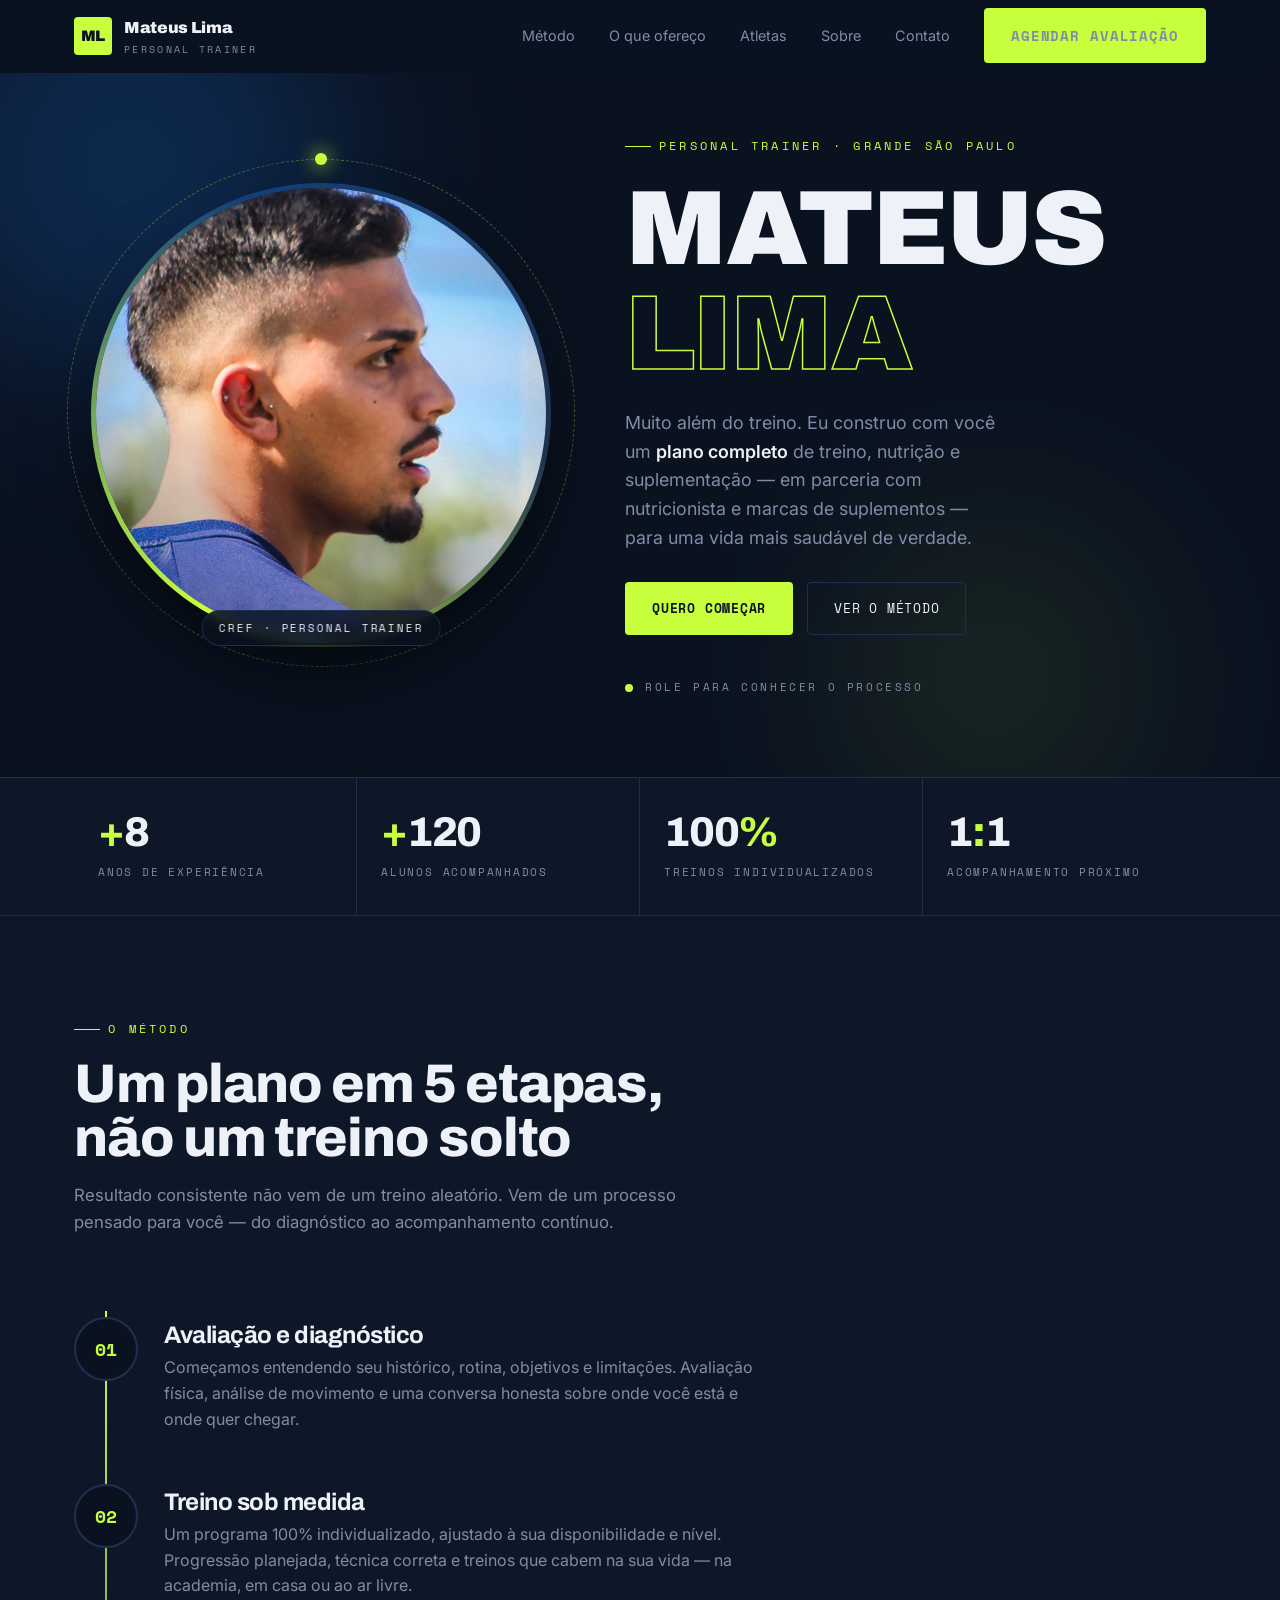
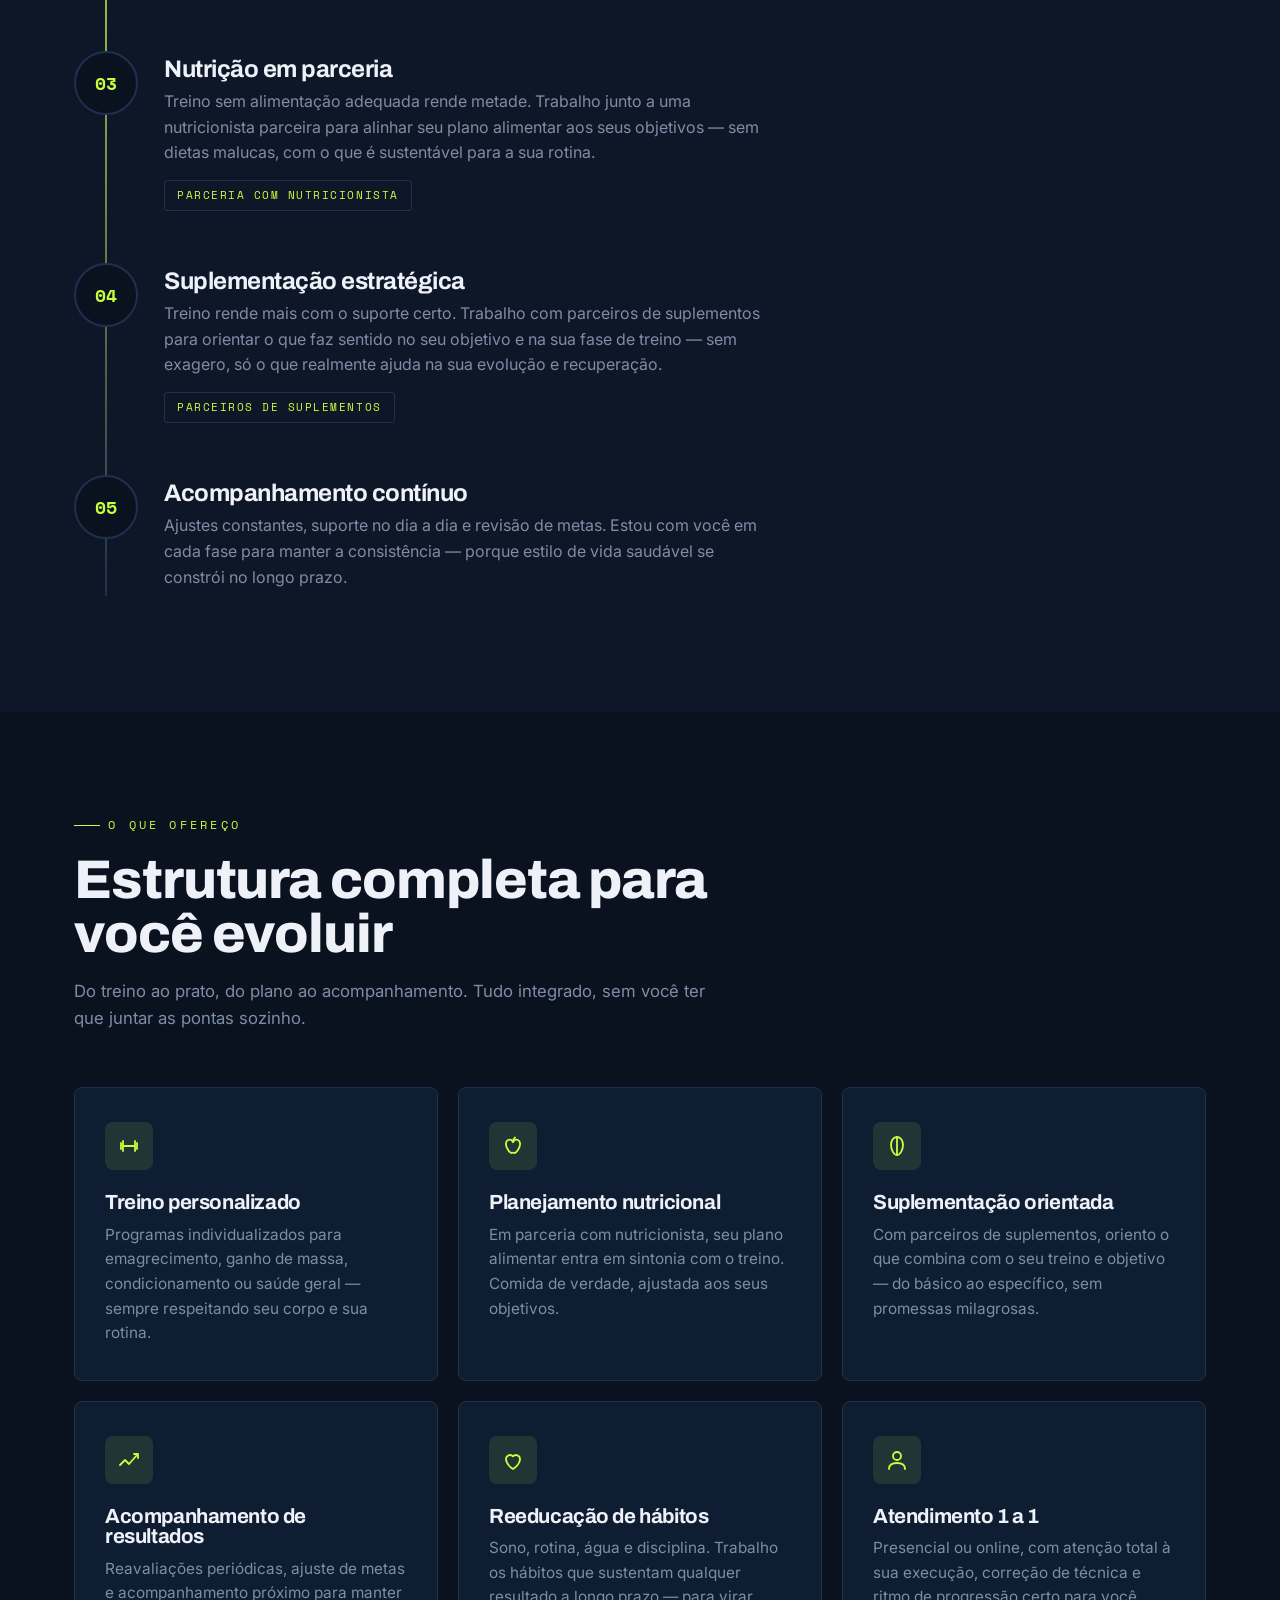
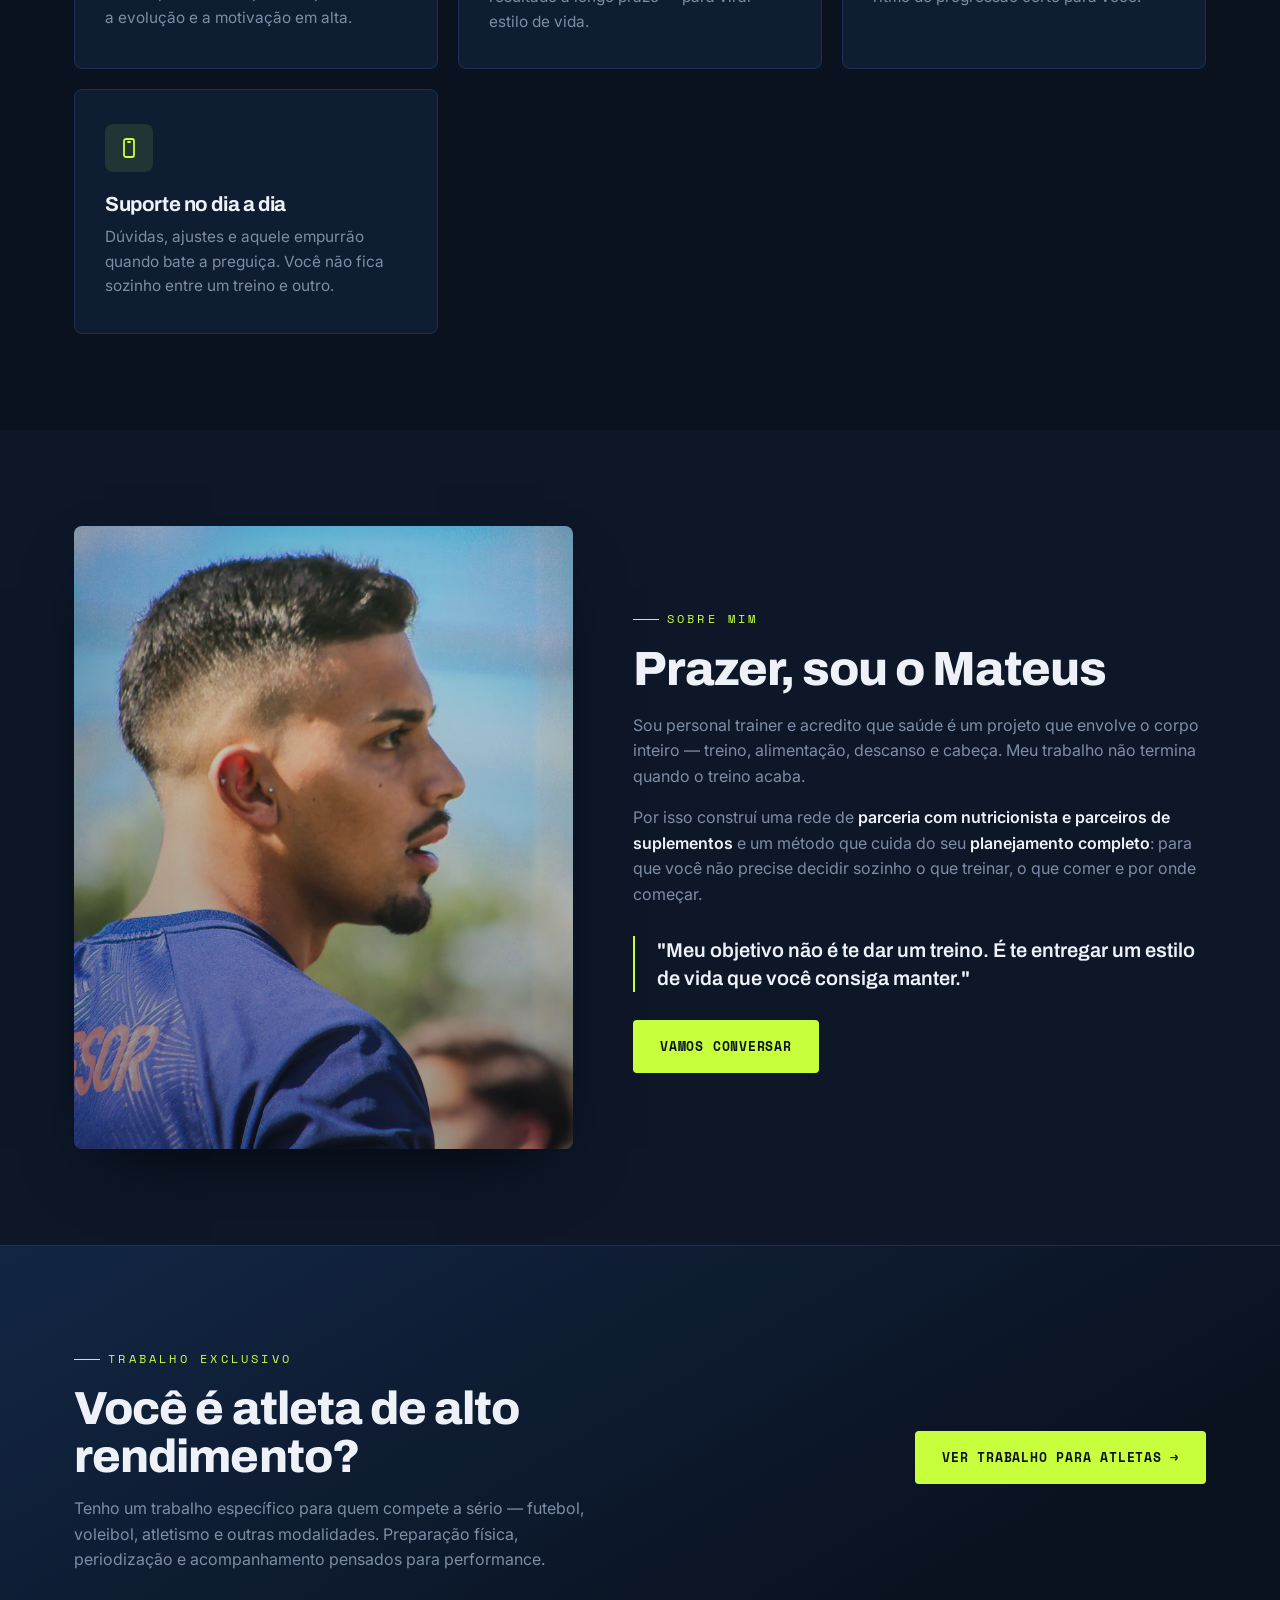
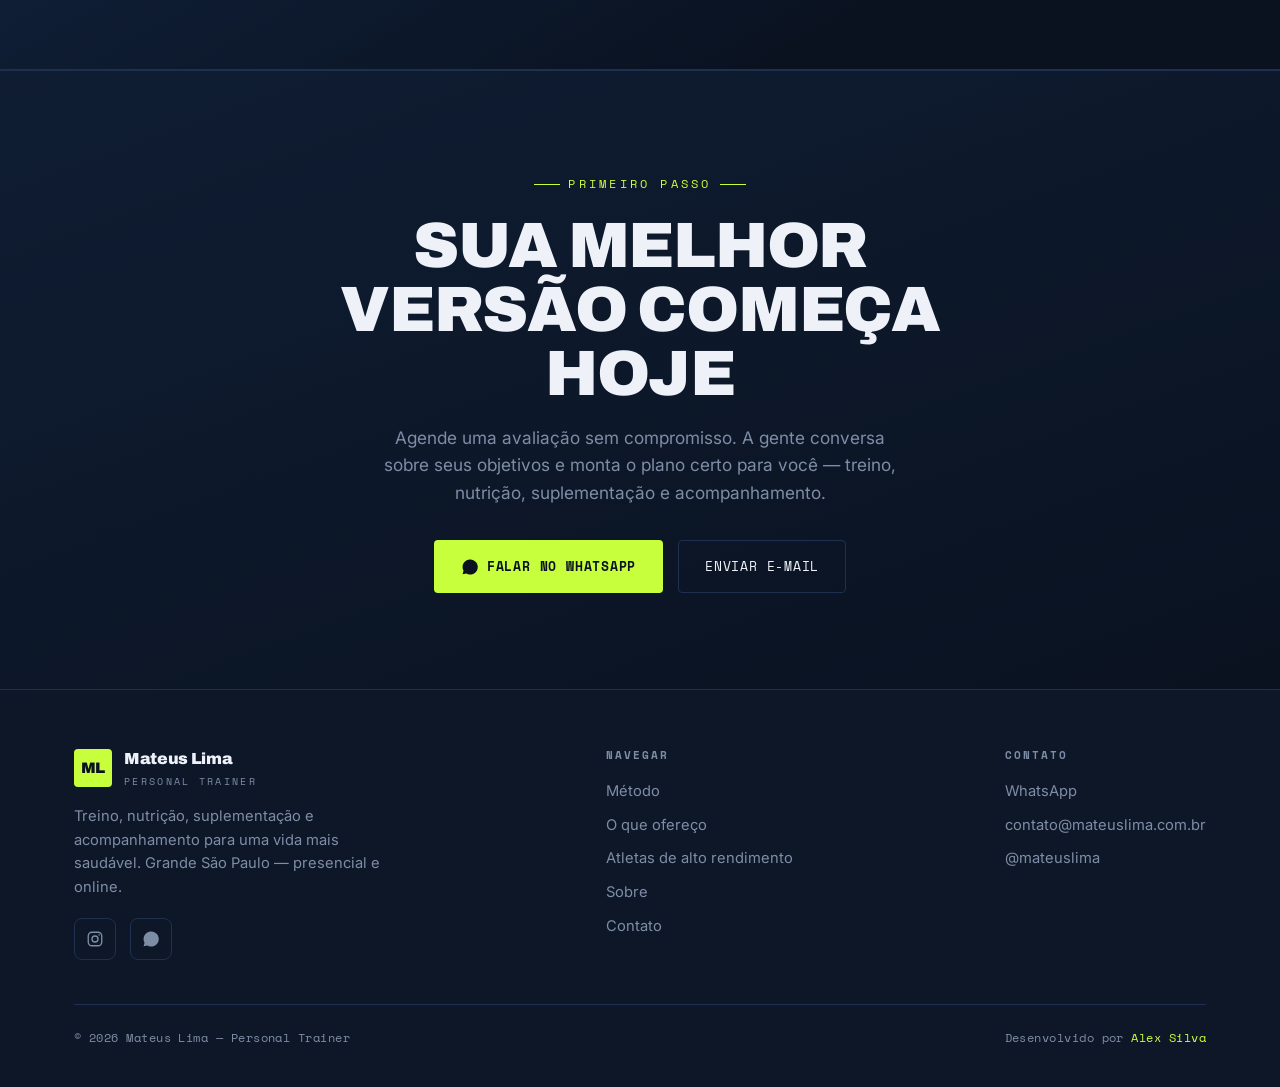
==== commit 1d1dc8f2: "Add files via upload" ====
--- a/index.html
+++ b/index.html
@@ -3,13 +3,13 @@
 <head>
 <meta charset="UTF-8" />
 <meta name="viewport" content="width=device-width, initial-scale=1.0" />
-<title>Mateus Lima — Personal Trainer | Treino, Suplementação e Estilo de Vida</title>
-<meta name="description" content="Mateus Lima, personal trainer. Muito além do treino: avaliação, planejamento completo e parceria com marcas de suplementos para uma vida mais saudável. Agende sua avaliação." />
+<title>Mateus Lima — Personal Trainer | Treino, Nutrição e Estilo de Vida</title>
+<meta name="description" content="Mateus Lima, personal trainer. Muito além do treino: avaliação, planejamento completo, nutrição e suplementação para uma vida mais saudável. Agende sua avaliação." />
 <meta name="theme-color" content="#0A1220" />
 
 <!-- Open Graph -->
 <meta property="og:title" content="Mateus Lima — Personal Trainer" />
-<meta property="og:description" content="Muito além do treino: um plano completo de treino, suplementação e hábitos para transformar seu estilo de vida." />
+<meta property="og:description" content="Muito além do treino: um plano completo de treino, nutrição, suplementação e hábitos para transformar seu estilo de vida." />
 <meta property="og:image" content="img/mateus-lima.png" />
 <meta property="og:type" content="website" />
 
@@ -61,7 +61,7 @@
     <div class="hero-copy reveal">
       <span class="eyebrow">Personal Trainer · Grande São Paulo</span>
       <h1>Mateus<br><span class="l2">Lima</span></h1>
-      <p class="hero-lede">Muito além do treino. Eu construo com você um <b>plano completo</b> de treino, suplementação e hábitos — com parceiros de suplementos de confiança — para uma vida mais saudável de verdade.</p>
+      <p class="hero-lede">Muito além do treino. Eu construo com você um <b>plano completo</b> de treino, nutrição e suplementação — em parceria com nutricionista e marcas de suplementos — para uma vida mais saudável de verdade.</p>
       <div class="hero-actions">
         <a class="btn btn-primary" href="#contato">Quero começar</a>
         <a class="btn btn-ghost" href="#protocolo">Ver o método</a>
@@ -88,7 +88,7 @@
   <div class="wrap">
     <div class="sec-head reveal">
       <span class="eyebrow">O método</span>
-      <h2>Um plano em 4 etapas, não um treino solto</h2>
+      <h2>Um plano em 5 etapas, não um treino solto</h2>
       <p>Resultado consistente não vem de um treino aleatório. Vem de um processo pensado para você — do diagnóstico ao acompanhamento contínuo.</p>
     </div>
 
@@ -109,6 +109,14 @@
       </div>
       <div class="step reveal">
         <div class="num">03</div>
+        <div class="step-body">
+          <h3>Nutrição em parceria</h3>
+          <p>Treino sem alimentação adequada rende metade. Trabalho junto a uma nutricionista parceira para alinhar seu plano alimentar aos seus objetivos — sem dietas malucas, com o que é sustentável para a sua rotina.</p>
+          <span class="tagline">Parceria com nutricionista</span>
+        </div>
+      </div>
+      <div class="step reveal">
+        <div class="num">04</div>
         <div class="step-body">
           <h3>Suplementação estratégica</h3>
           <p>Treino rende mais com o suporte certo. Trabalho com parceiros de suplementos para orientar o que faz sentido no seu objetivo e na sua fase de treino — sem exagero, só o que realmente ajuda na sua evolução e recuperação.</p>
@@ -116,7 +124,7 @@
         </div>
       </div>
       <div class="step reveal">
-        <div class="num">04</div>
+        <div class="num">05</div>
         <div class="step-body">
           <h3>Acompanhamento contínuo</h3>
           <p>Ajustes constantes, suporte no dia a dia e revisão de metas. Estou com você em cada fase para manter a consistência — porque estilo de vida saudável se constrói no longo prazo.</p>
@@ -142,6 +150,13 @@
         </div>
         <h3>Treino personalizado</h3>
         <p>Programas individualizados para emagrecimento, ganho de massa, condicionamento ou saúde geral — sempre respeitando seu corpo e sua rotina.</p>
+      </div>
+      <div class="card reveal">
+        <div class="ico" aria-hidden="true">
+          <svg width="24" height="24" viewBox="0 0 24 24" fill="none" stroke="currentColor" stroke-width="1.8" stroke-linecap="round" stroke-linejoin="round"><path d="M12 8c1-2 3-3 5-2 2.5 1.3 2.6 5 1 8-1.2 2.3-3 5-4.6 5-.8 0-1-.4-1.4-.4s-.6.4-1.4.4c-1.6 0-3.4-2.7-4.6-5-1.6-3-1.5-6.7 1-8 2-1 4 0 5 2Z"/><path d="M12 8c0-2 .5-3.5 2-4.5"/></svg>
+        </div>
+        <h3>Planejamento nutricional</h3>
+        <p>Em parceria com nutricionista, seu plano alimentar entra em sintonia com o treino. Comida de verdade, ajustada aos seus objetivos.</p>
       </div>
       <div class="card reveal">
         <div class="ico" aria-hidden="true">
@@ -192,7 +207,7 @@
       <span class="eyebrow">Sobre mim</span>
       <h2>Prazer, sou o Mateus</h2>
       <p>Sou personal trainer e acredito que saúde é um projeto que envolve o corpo inteiro — treino, alimentação, descanso e cabeça. Meu trabalho não termina quando o treino acaba.</p>
-      <p>Por isso construí uma rede de <b>parceiros de suplementos</b> e um método que cuida do seu <b>planejamento completo</b>: para que você não precise decidir sozinho o que treinar, como se suplementar e por onde começar.</p>
+      <p>Por isso construí uma rede de <b>parceria com nutricionista e parceiros de suplementos</b> e um método que cuida do seu <b>planejamento completo</b>: para que você não precise decidir sozinho o que treinar, o que comer e por onde começar.</p>
       <div class="quote">"Meu objetivo não é te dar um treino. É te entregar um estilo de vida que você consiga manter."</div>
       <a class="btn btn-primary" href="#contato">Vamos conversar</a>
     </div>
@@ -220,7 +235,7 @@
   <div class="wrap">
     <span class="eyebrow center reveal">Primeiro passo</span>
     <h2 class="reveal">Sua melhor versão começa hoje</h2>
-    <p class="reveal">Agende uma avaliação sem compromisso. A gente conversa sobre seus objetivos e monta o plano certo para você — treino, suplementação e acompanhamento.</p>
+    <p class="reveal">Agende uma avaliação sem compromisso. A gente conversa sobre seus objetivos e monta o plano certo para você — treino, nutrição, suplementação e acompanhamento.</p>
     <div class="hero-actions reveal">
       <a class="btn btn-primary" id="whatsBtn" href="https://wa.me/5511997152871?text=Ol%C3%A1%20Mateus!%20Quero%20agendar%20uma%20avalia%C3%A7%C3%A3o." target="_blank" rel="noopener">
         <svg width="18" height="18" viewBox="0 0 24 24" fill="currentColor"><path d="M17.5 14.4c-.3-.2-1.8-.9-2.1-1s-.5-.2-.7.2-.8 1-1 1.2-.4.2-.7 0a8.3 8.3 0 0 1-2.5-1.5 9.3 9.3 0 0 1-1.7-2.1c-.2-.3 0-.5.1-.7l.5-.6c.2-.2.2-.4.3-.6s0-.4 0-.6l-1-2.3c-.2-.6-.5-.5-.7-.5h-.6a1.1 1.1 0 0 0-.8.4A3.4 3.4 0 0 0 5 8.9a5.9 5.9 0 0 0 1.2 3.1 13.4 13.4 0 0 0 5.2 4.6c1.9.9 2.6.8 3.5.7a2.9 2.9 0 0 0 1.9-1.4 2.4 2.4 0 0 0 .2-1.3c-.1-.1-.3-.2-.6-.3ZM12 2a10 10 0 0 0-8.6 15l-1.3 4.8 5-1.3A10 10 0 1 0 12 2Z"/></svg>
@@ -237,7 +252,7 @@
     <div class="foot-grid">
       <div class="foot-col" style="max-width:320px">
         <a href="#topo" class="brand"><span class="mark">ML</span><span>Mateus Lima<small>Personal Trainer</small></span></a>
-        <p style="color:var(--muted);margin-top:16px;font-size:.92rem">Treino, suplementação e acompanhamento para uma vida mais saudável. Grande São Paulo — presencial e online.</p>
+        <p style="color:var(--muted);margin-top:16px;font-size:.92rem">Treino, nutrição, suplementação e acompanhamento para uma vida mais saudável. Grande São Paulo — presencial e online.</p>
         <div class="foot-social">
           <a href="https://instagram.com" target="_blank" rel="noopener" aria-label="Instagram">
             <svg width="18" height="18" viewBox="0 0 24 24" fill="none" stroke="currentColor" stroke-width="1.8"><rect x="3" y="3" width="18" height="18" rx="5"/><circle cx="12" cy="12" r="4"/><circle cx="17.5" cy="6.5" r="1" fill="currentColor" stroke="none"/></svg>
--- a/css/style.css
+++ b/css/style.css
@@ -360,3 +360,94 @@
   .pillars{grid-template-columns:1fr}
   .page-hero .lede{font-size:1.05rem}
 }
+
+/* =========================================================
+   MODALIDADES — SILHUETA ESTÁTICA + MOVIMENTO AO REDOR
+   ========================================================= */
+.mod-grid{display:grid;grid-template-columns:repeat(4,1fr);gap:20px}
+.mod-card{
+  background:var(--panel);border:1px solid var(--line);border-radius:10px;
+  padding:14px 14px 26px;overflow:hidden;position:relative;
+  transition:transform .3s var(--ease),border-color .3s,background .3s;
+}
+.mod-card:hover{transform:translateY(-6px);border-color:var(--panel-2);background:var(--panel-2)}
+.mod-card::before{content:"";position:absolute;top:0;left:0;width:100%;height:3px;background:var(--lime);
+  transform:scaleX(0);transform-origin:left;transition:transform .35s var(--ease)}
+.mod-card:hover::before{transform:scaleX(1)}
+.mod-card h3{font-size:1.1rem;font-weight:700;margin:20px 0 6px;padding:0 6px}
+.mod-card p{color:var(--muted);font-size:.88rem;padding:0 6px}
+
+/* palco */
+.scene{
+  position:relative;width:100%;aspect-ratio:1/1;border-radius:8px;overflow:hidden;
+  background:radial-gradient(120% 100% at 50% 18%,#16305A 0%,#0D1B31 60%,#0A1220 100%);
+  display:flex;align-items:flex-end;justify-content:center;
+}
+
+/* halo suave atras do atleta */
+.scene::after{
+  content:"";position:absolute;left:50%;top:46%;transform:translate(-50%,-50%);
+  width:72%;aspect-ratio:1;border-radius:50%;
+  background:radial-gradient(circle,rgba(200,255,61,.16),rgba(200,255,61,0) 70%);
+  animation:haloBreath 4.2s ease-in-out infinite;pointer-events:none;
+}
+@keyframes haloBreath{0%,100%{transform:translate(-50%,-50%) scale(1);opacity:1}
+  50%{transform:translate(-50%,-50%) scale(1.1);opacity:.65}}
+
+/* anel tracejado girando ao redor */
+.ring{position:absolute;left:50%;top:47%;transform:translate(-50%,-50%);
+  width:80%;aspect-ratio:1;border-radius:50%;
+  border:1px dashed rgba(200,255,61,.34);
+  animation:ringSpin 26s linear infinite;pointer-events:none}
+.ring.two{width:92%;border-style:solid;border-color:rgba(110,140,190,.18);
+  animation:ringSpin 40s linear infinite reverse}
+@keyframes ringSpin{to{transform:translate(-50%,-50%) rotate(360deg)}}
+
+/* ponto que orbita o anel */
+.orbit-ring{position:absolute;left:50%;top:47%;transform:translate(-50%,-50%);
+  width:80%;aspect-ratio:1;animation:ringSpin 9s linear infinite;pointer-events:none}
+.orbit-ring i{position:absolute;top:-5px;left:50%;transform:translateX(-50%);
+  width:10px;height:10px;border-radius:50%;background:var(--lime);
+  box-shadow:0 0 16px 3px rgba(200,255,61,.6)}
+
+/* piso */
+.floor{position:absolute;left:8%;right:8%;bottom:11%;height:2px;
+  background:repeating-linear-gradient(90deg,#6B7C99 0 16px,transparent 16px 28px);
+  opacity:.45;animation:floorMove .7s linear infinite;pointer-events:none}
+@keyframes floorMove{to{background-position-x:-28px}}
+.mod-card:nth-child(2) .floor,.mod-card:nth-child(3) .floor{animation:none}
+
+/* cantoneiras */
+.tick{position:absolute;width:18px;height:18px;border:2px solid rgba(200,255,61,.5);pointer-events:none}
+.tick.tl{top:12px;left:12px;border-right:0;border-bottom:0}
+.tick.br{bottom:12px;right:12px;border-left:0;border-top:0}
+
+/* silhueta: PARADA */
+.sil{position:relative;z-index:2;height:74%;width:auto;object-fit:contain;
+  margin-bottom:11%;filter:drop-shadow(0 18px 26px rgba(0,0,0,.6))}
+.sil-shadow{position:absolute;left:50%;bottom:10.4%;transform:translateX(-50%);
+  width:46%;height:8px;border-radius:50%;background:#000;opacity:.35;filter:blur(3px);
+  animation:shadowBreath 4.2s ease-in-out infinite;pointer-events:none}
+@keyframes shadowBreath{0%,100%{opacity:.35;width:46%}50%{opacity:.24;width:40%}}
+
+/* cena geometrica do basquete (fallback ate ter imagem licenciada) */
+.scene svg{position:relative;z-index:2;width:100%;height:100%;display:block}
+.ball-obj{filter:drop-shadow(0 14px 22px rgba(0,0,0,.55))}
+.ball-body{fill:#fff}
+.rim{fill:none;stroke:#8FA3BF;stroke-width:1.4;opacity:.55}
+.seam{fill:none;stroke:#0E1A2E;stroke-width:3.4;stroke-linecap:round}
+.hoop rect{fill:none;stroke:#5D6F8E;stroke-width:2;opacity:.6}
+.hoop .inner-box{opacity:.35}
+.hoop .rim-bar{stroke:var(--lime);stroke-width:3;stroke-linecap:round;opacity:.9}
+.hoop .net-lines{fill:none;stroke:#5D6F8E;stroke-width:1.1;opacity:.45}
+.ball-shadow{fill:#000;opacity:.34}
+@keyframes spin{to{transform:rotate(360deg)}}
+@keyframes bounceBall{0%,100%{transform:translateY(-14px)}50%{transform:translateY(24px)}}
+@keyframes bounceShadow{0%,100%{transform:scaleX(.82);opacity:.18}50%{transform:scaleX(1);opacity:.4}}
+.spin-fast{transform-origin:112px 94px;animation:spin 2.6s linear infinite}
+.bounce{animation:bounceBall 1.15s cubic-bezier(.4,0,.55,1) infinite}
+.bounce-shadow{transform-origin:112px 178px;animation:bounceShadow 1.15s cubic-bezier(.4,0,.55,1) infinite}
+.ground{stroke:#6B7C99;stroke-width:2;stroke-dasharray:16 12;opacity:.45}
+
+@media(max-width:1000px){.mod-grid{grid-template-columns:1fr 1fr}}
+@media(max-width:560px){.mod-grid{grid-template-columns:1fr}}
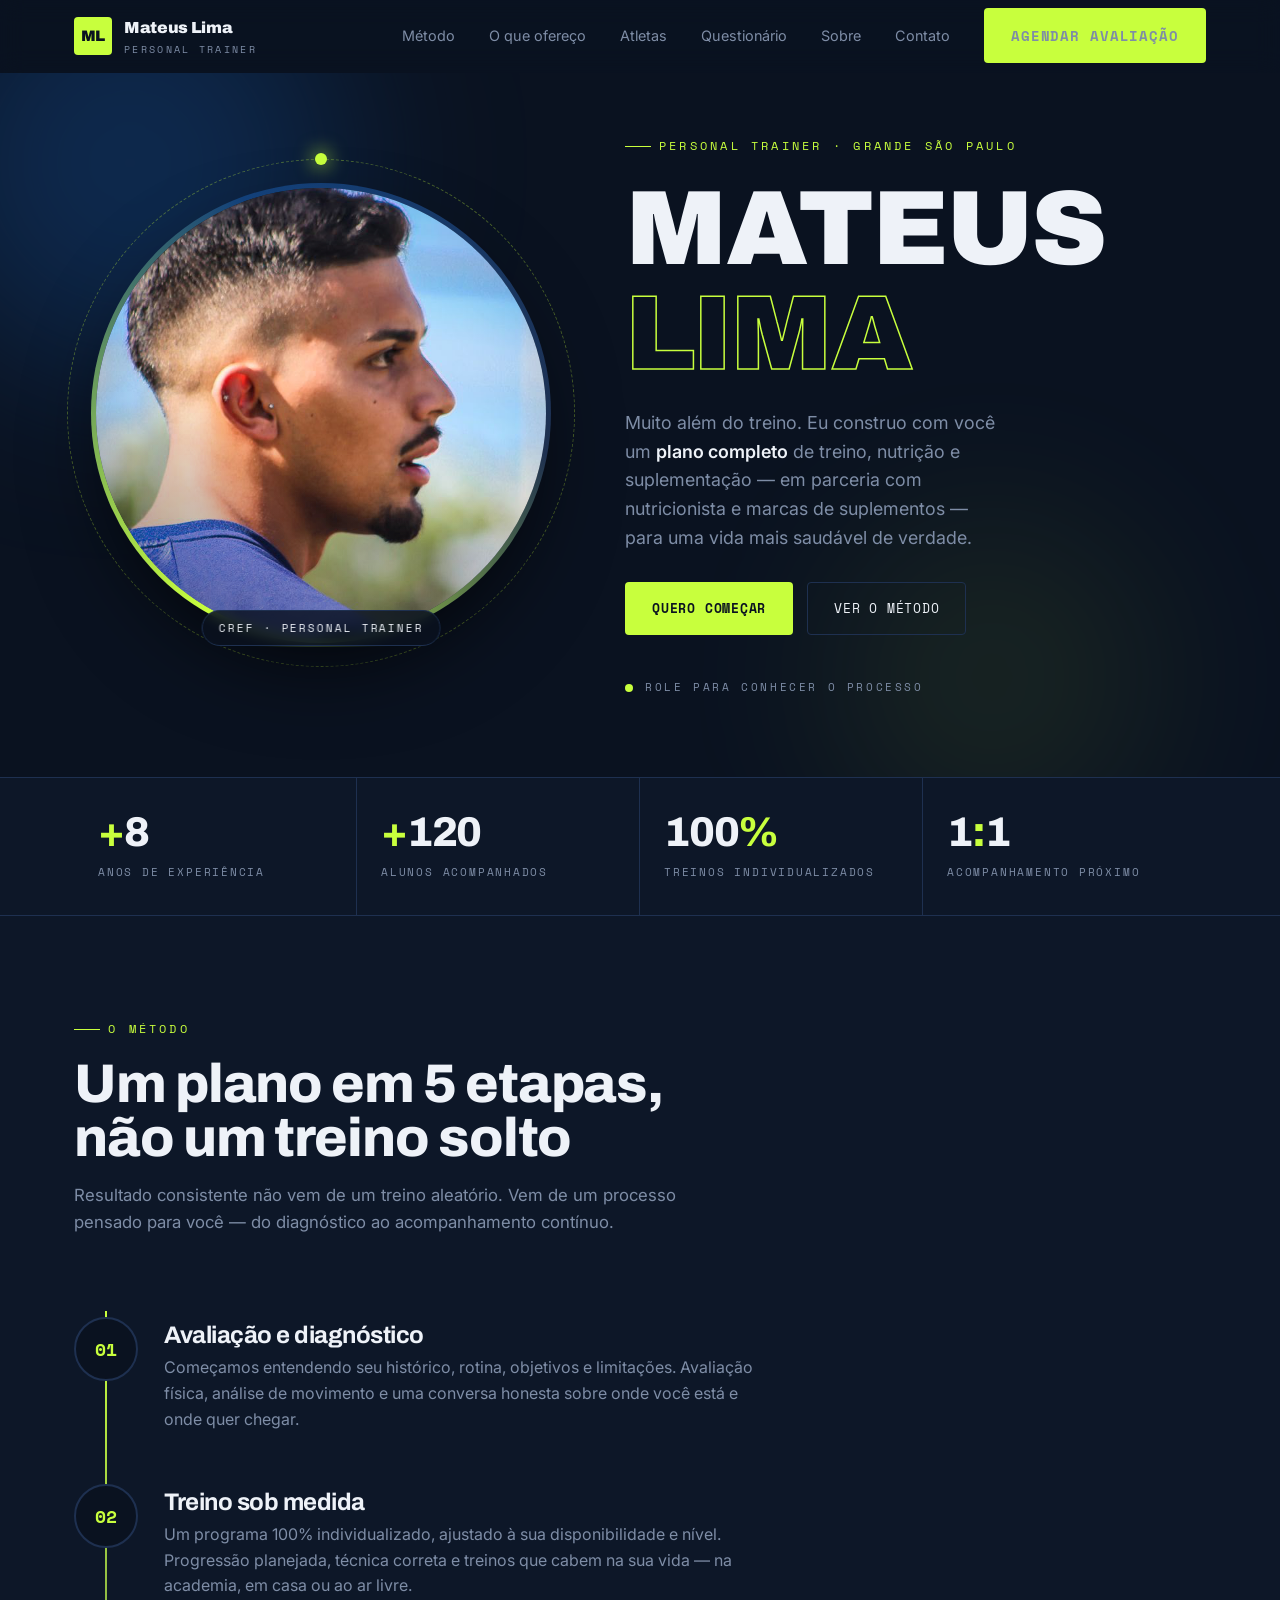
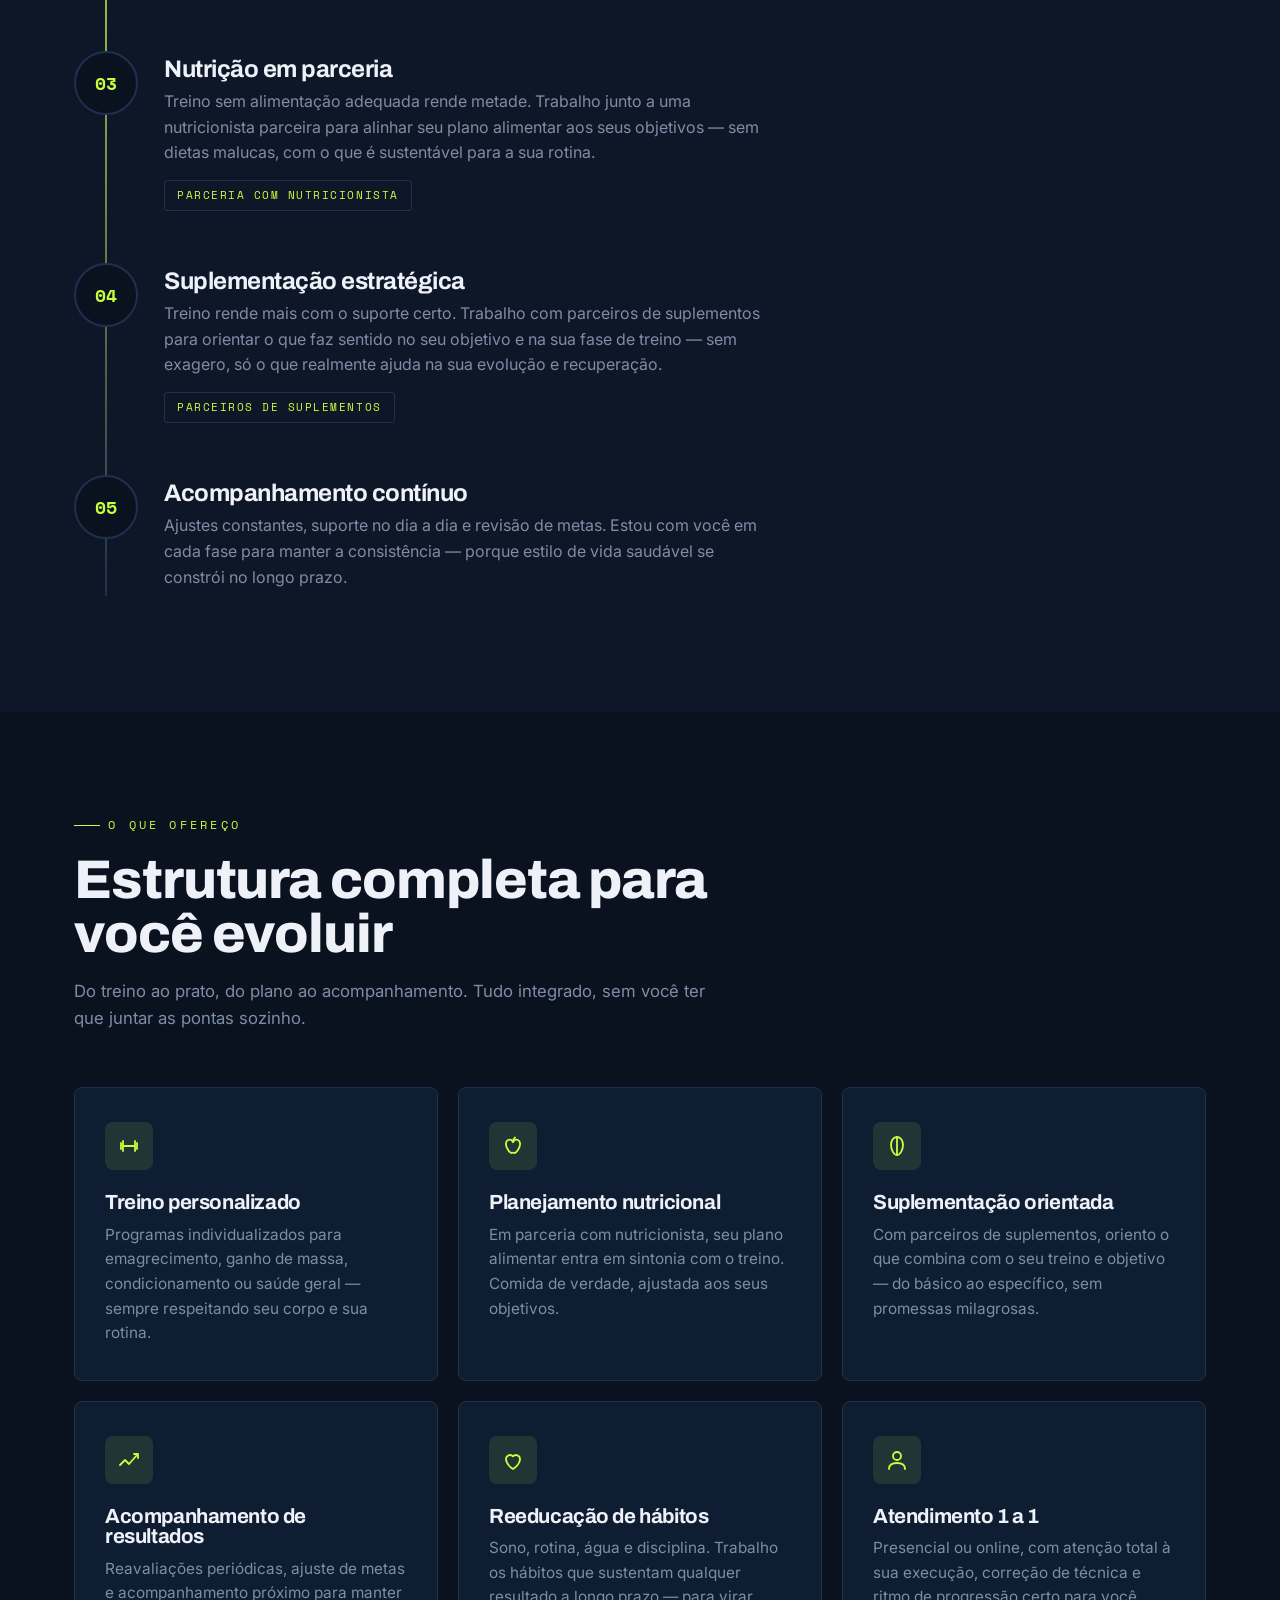
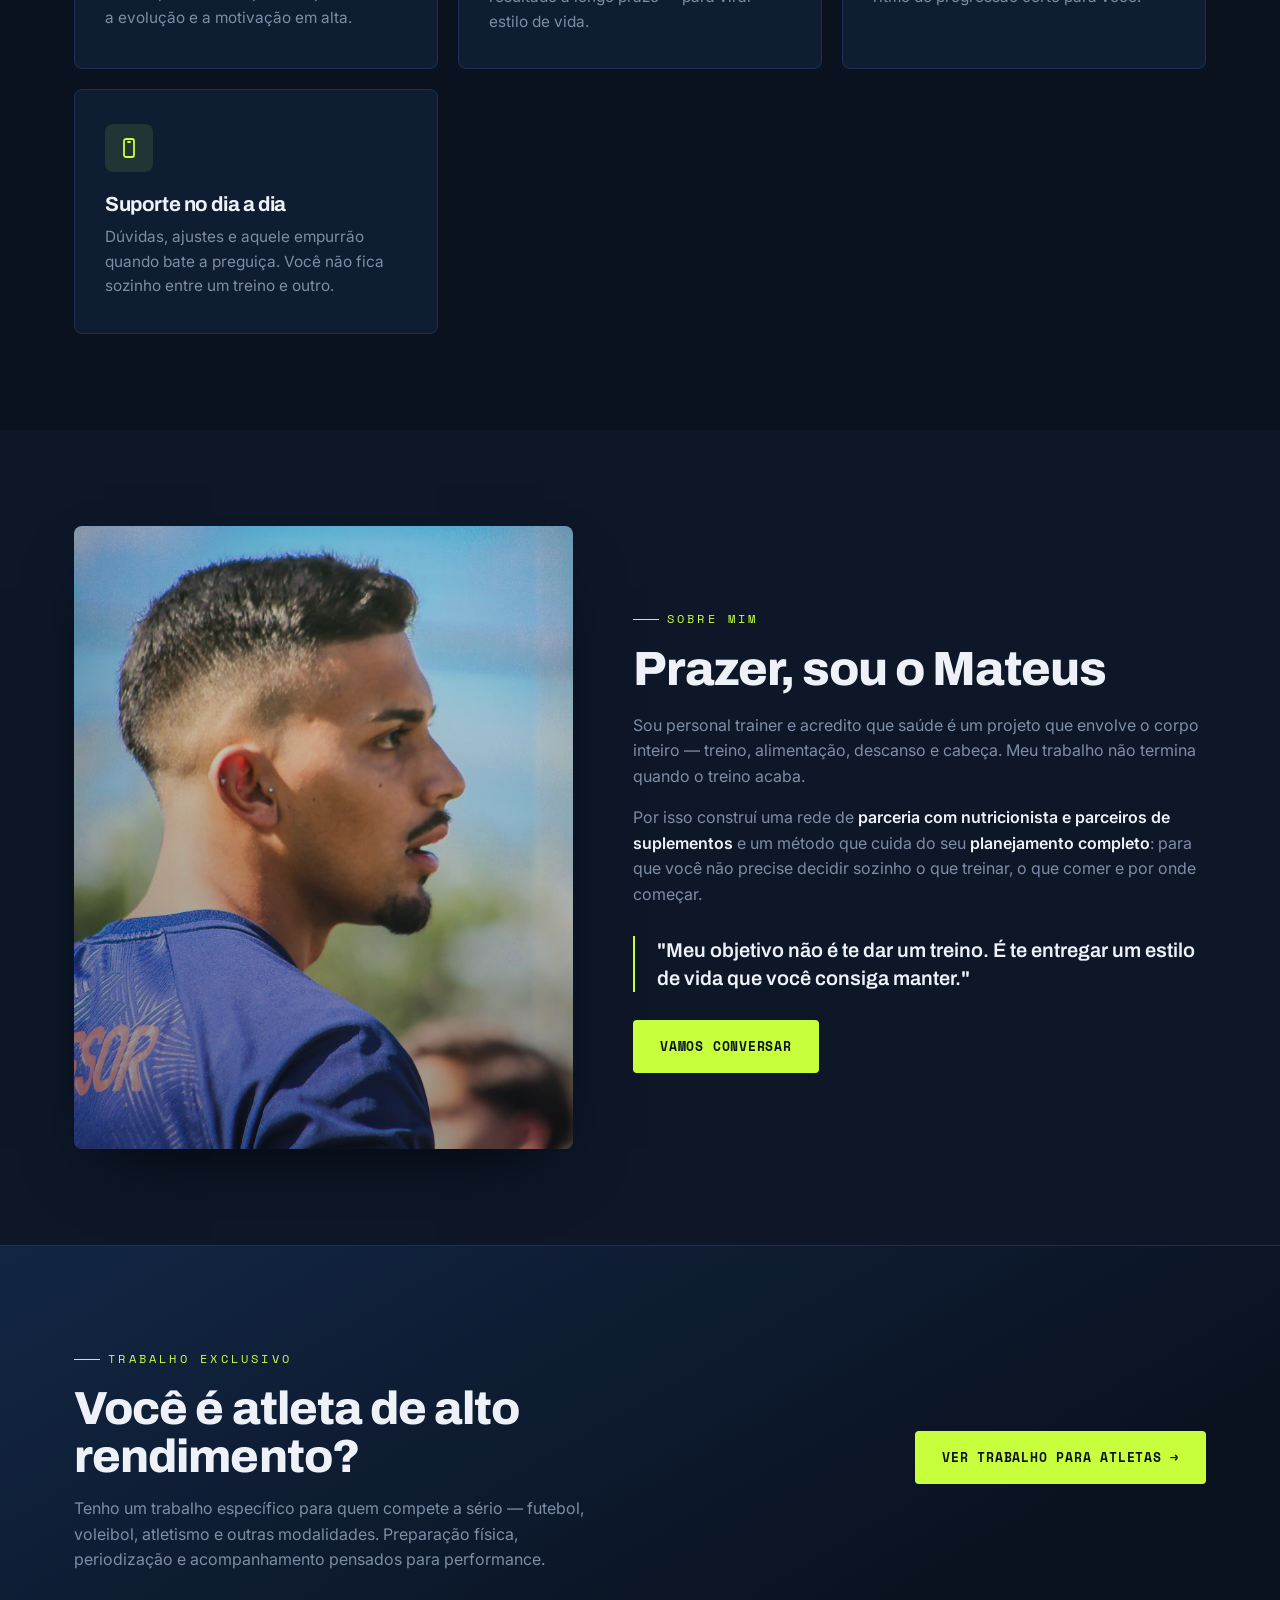
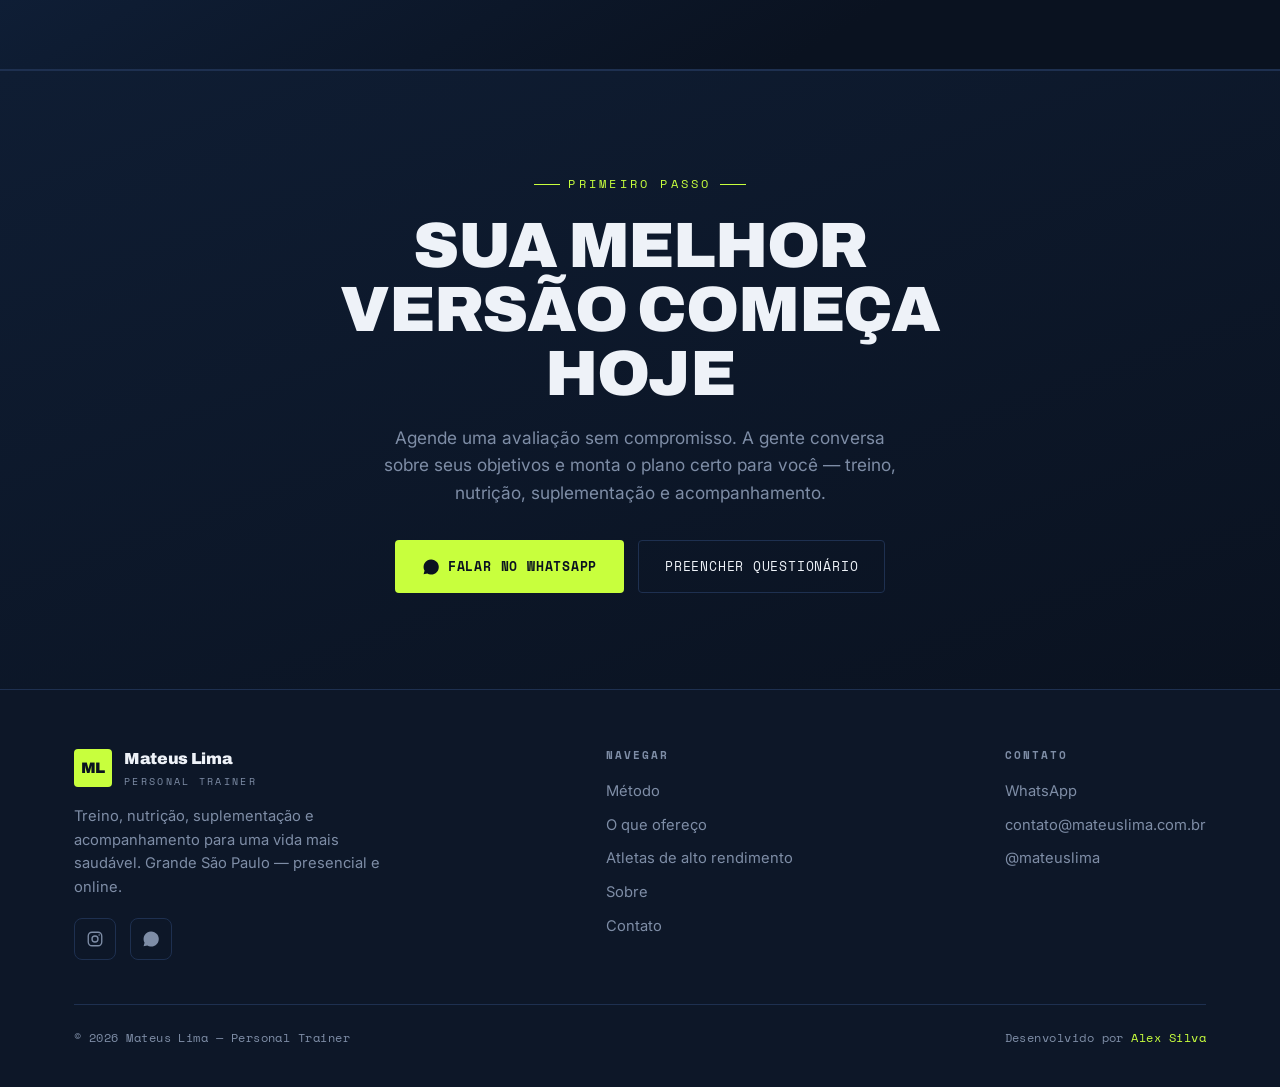
==== commit eb48dd08: "Add files via upload" ====
--- a/index.html
+++ b/index.html
@@ -32,6 +32,7 @@
       <a href="#protocolo">Método</a>
       <a href="#servicos">O que ofereço</a>
       <a href="atletas.html">Atletas</a>
+      <a href="questionario.html">Questionário</a>
       <a href="#sobre">Sobre</a>
       <a href="#contato">Contato</a>
       <a class="btn btn-primary nav-cta" href="#contato">Agendar avaliação</a>
@@ -241,7 +242,7 @@
         <svg width="18" height="18" viewBox="0 0 24 24" fill="currentColor"><path d="M17.5 14.4c-.3-.2-1.8-.9-2.1-1s-.5-.2-.7.2-.8 1-1 1.2-.4.2-.7 0a8.3 8.3 0 0 1-2.5-1.5 9.3 9.3 0 0 1-1.7-2.1c-.2-.3 0-.5.1-.7l.5-.6c.2-.2.2-.4.3-.6s0-.4 0-.6l-1-2.3c-.2-.6-.5-.5-.7-.5h-.6a1.1 1.1 0 0 0-.8.4A3.4 3.4 0 0 0 5 8.9a5.9 5.9 0 0 0 1.2 3.1 13.4 13.4 0 0 0 5.2 4.6c1.9.9 2.6.8 3.5.7a2.9 2.9 0 0 0 1.9-1.4 2.4 2.4 0 0 0 .2-1.3c-.1-.1-.3-.2-.6-.3ZM12 2a10 10 0 0 0-8.6 15l-1.3 4.8 5-1.3A10 10 0 1 0 12 2Z"/></svg>
         Falar no WhatsApp
       </a>
-      <a class="btn btn-ghost" href="mailto:contato@mateuslima.com.br">Enviar e-mail</a>
+      <a class="btn btn-ghost" href="questionario.html">Preencher questionário</a>
     </div>
   </div>
 </section>
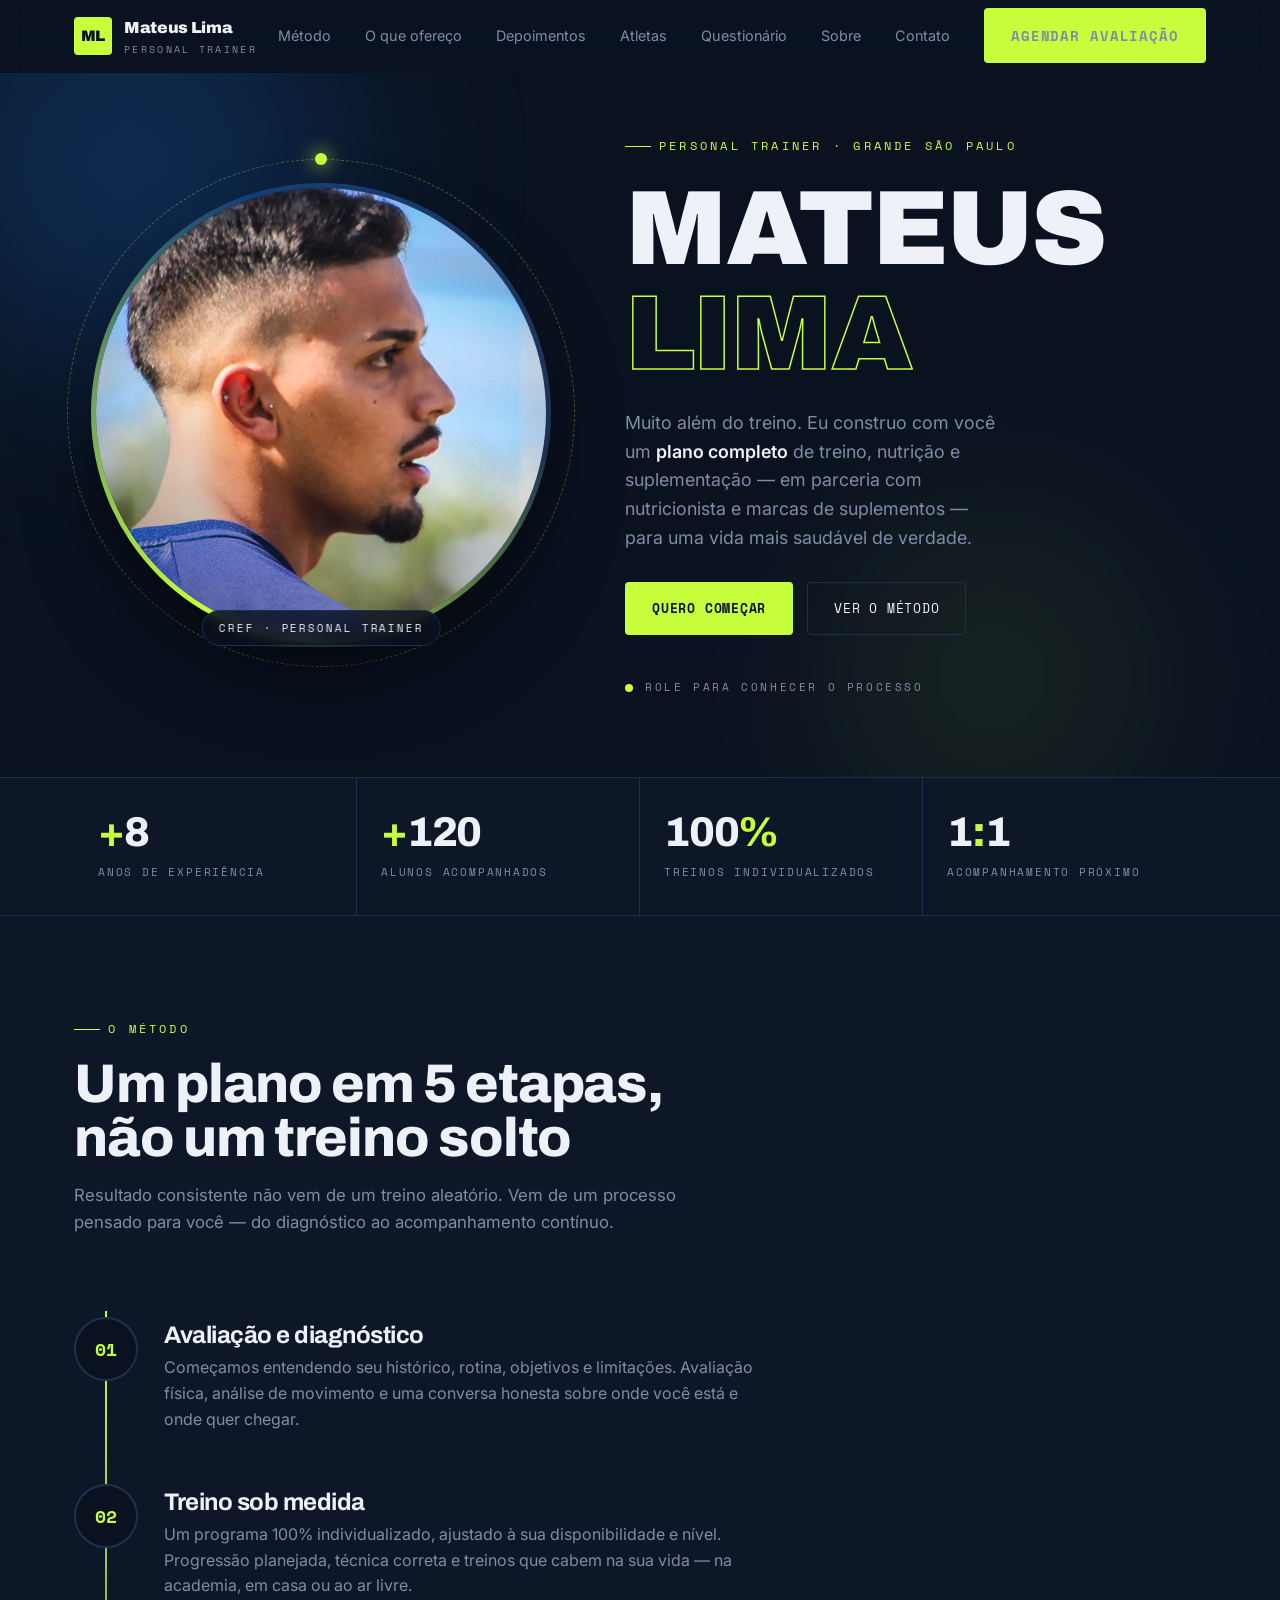
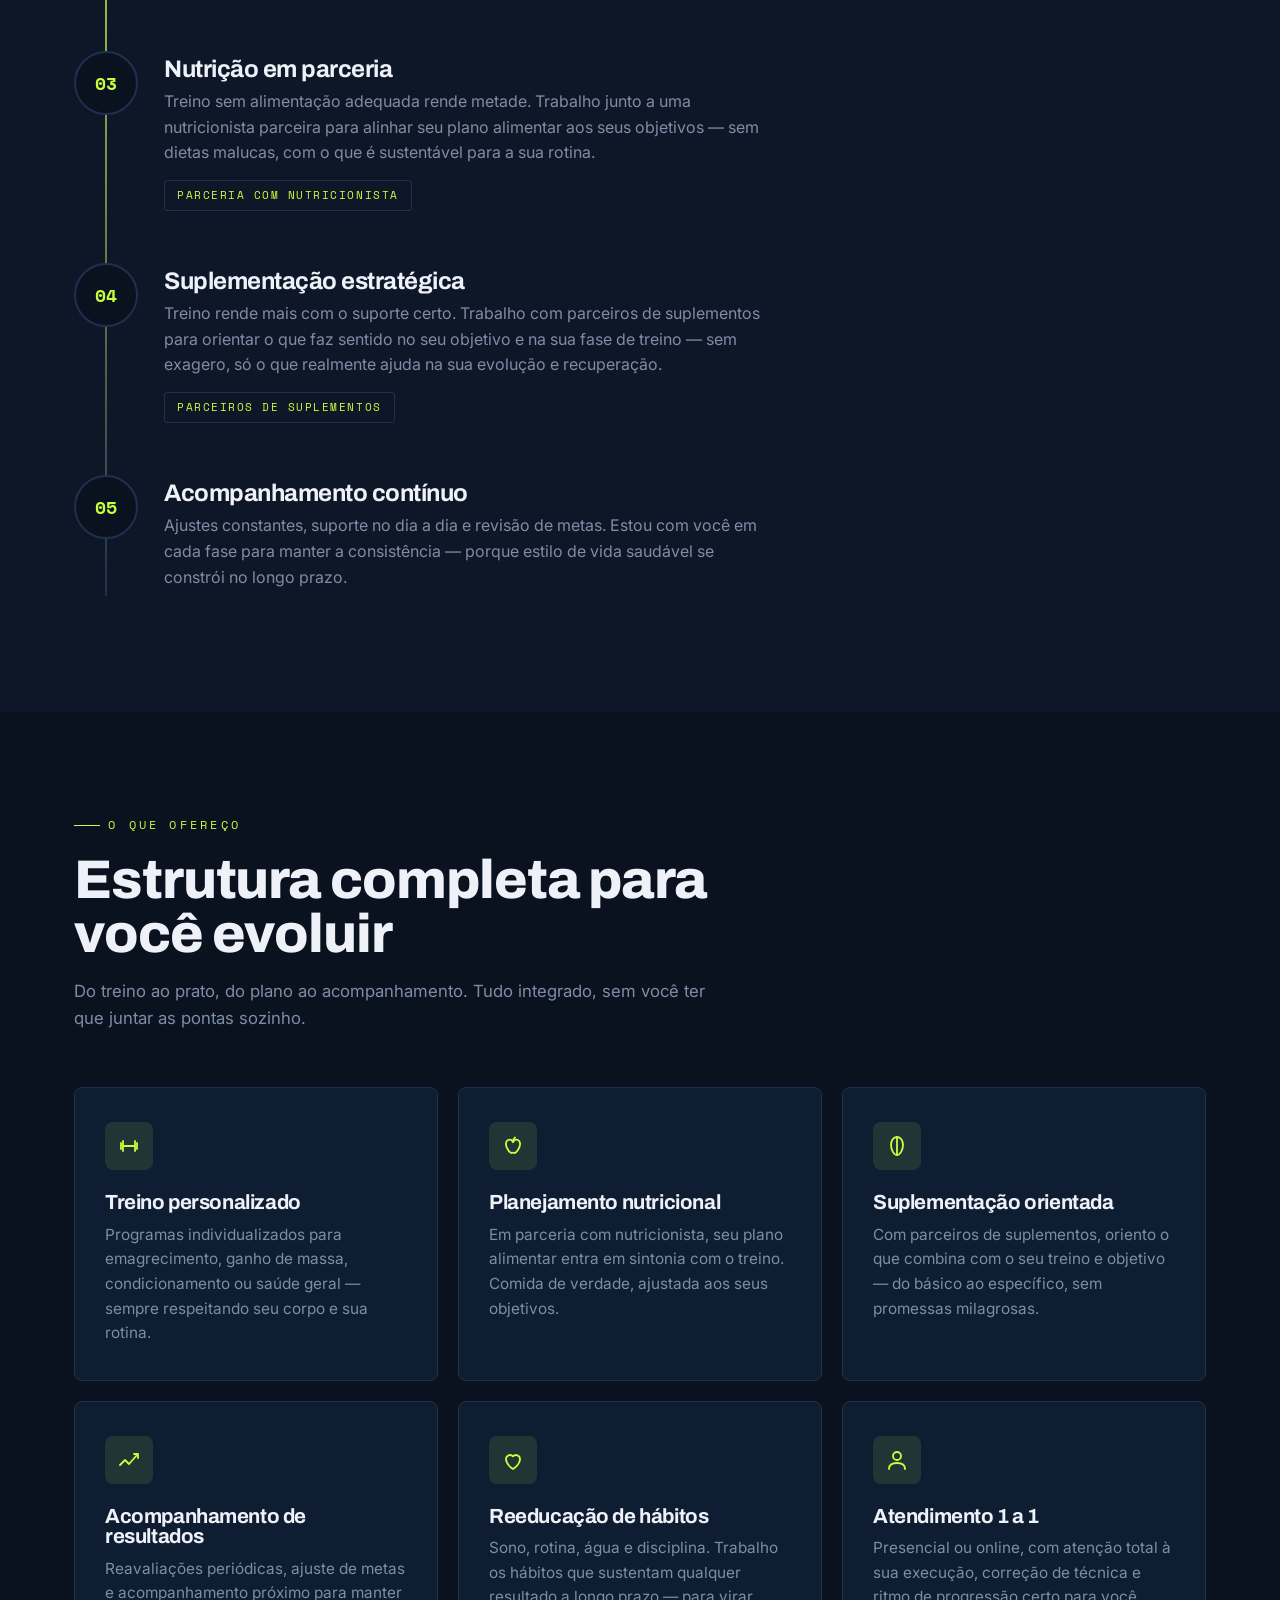
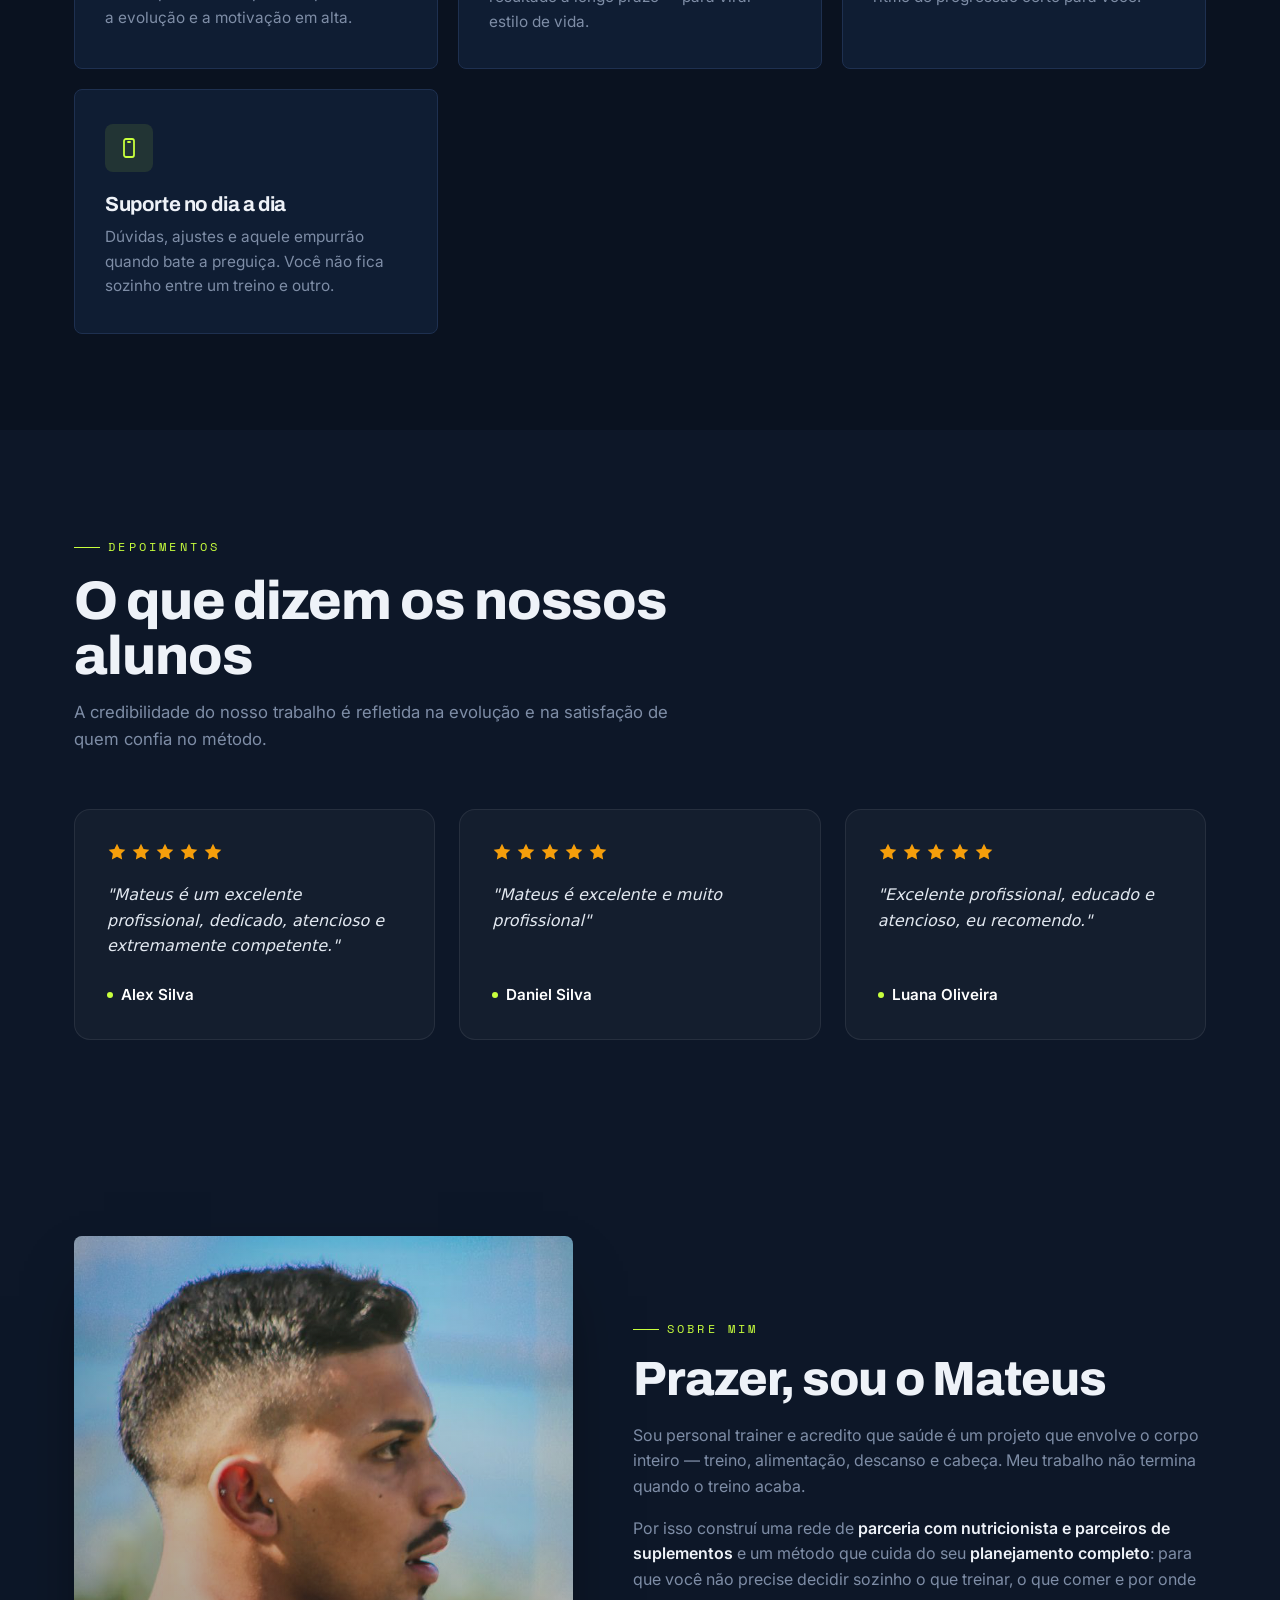
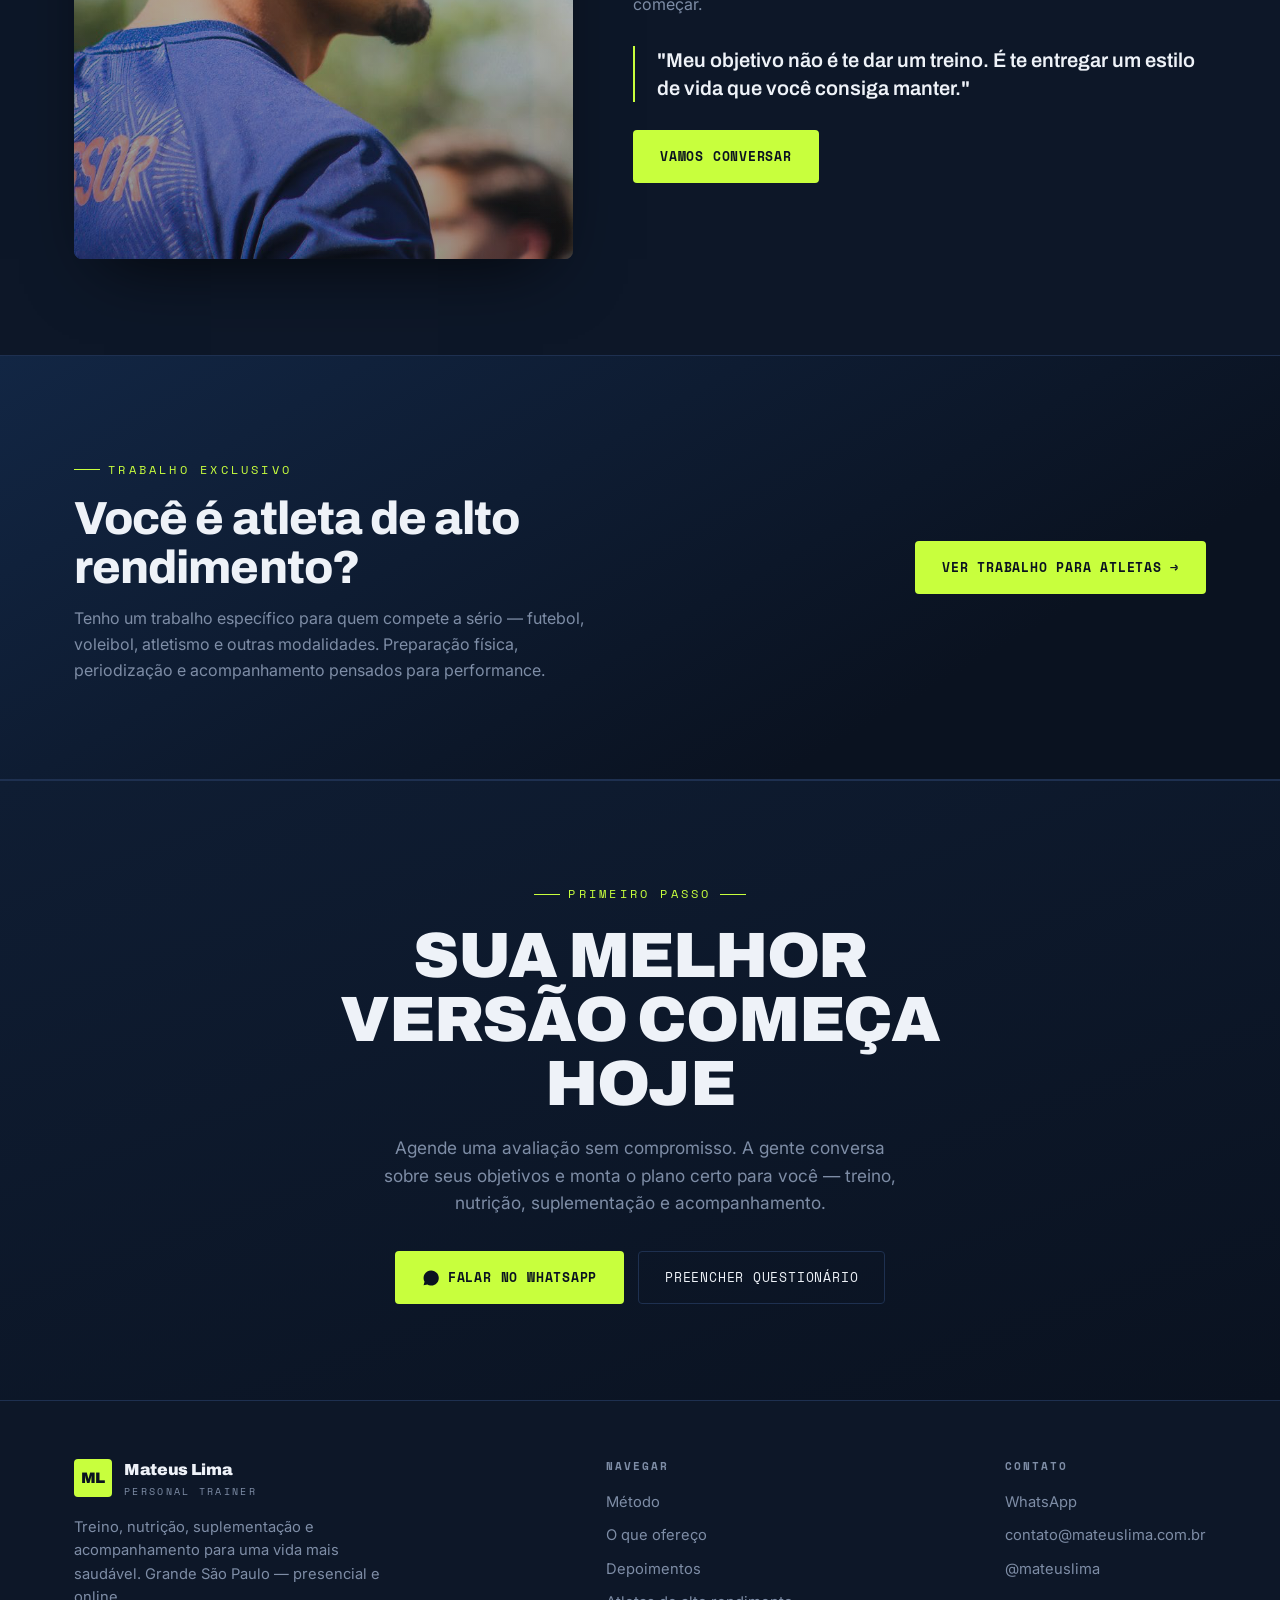
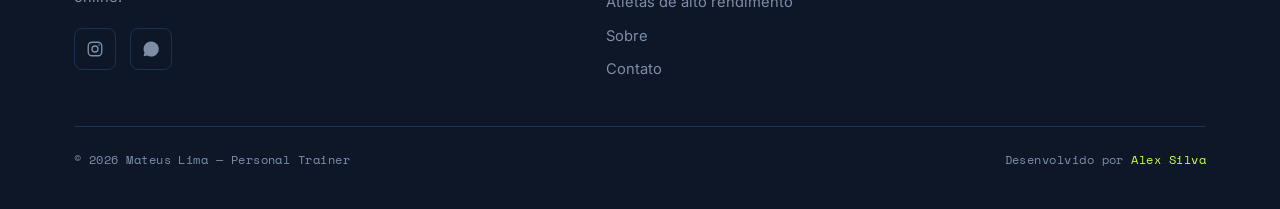
==== commit 05524554: "Add files via upload" ====
--- a/index.html
+++ b/index.html
@@ -18,6 +18,62 @@
 <link href="https://fonts.googleapis.com/css2?family=Archivo:wght@500;600;700;800;900&family=Inter:wght@400;500;600&family=Space+Mono:wght@400;700&display=swap" rel="stylesheet" />
 
 <link rel="stylesheet" href="css/style.css" />
+<style>
+  /* Estilos específicos para a seção de depoimentos/feedbacks profissionais */
+  .feedbacks {
+    background: var(--ink-2);
+    padding: 100px 0;
+  }
+  .feedbacks-grid {
+    display: grid;
+    grid-template-columns: repeat(auto-fit, minmax(300px, 1fr));
+    gap: 24px;
+    margin-top: 48px;
+  }
+  .feedback-card {
+    background: rgba(255, 255, 255, 0.03);
+    border: 1px solid rgba(255, 255, 255, 0.08);
+    border-radius: 16px;
+    padding: 32px;
+    display: flex;
+    flex-direction: column;
+    justify-content: space-between;
+    transition: transform 0.3s ease, border-color 0.3s ease;
+  }
+  .feedback-card:hover {
+    transform: translateY(-4px);
+    border-color: rgba(255, 255, 255, 0.2);
+  }
+  .feedback-stars {
+    color: #f59e0b;
+    display: flex;
+    gap: 4px;
+    margin-bottom: 20px;
+  }
+  .feedback-text {
+    font-size: 1rem;
+    line-height: 1.6;
+    color: #e2e8f0;
+    margin-bottom: 24px;
+    font-style: italic;
+  }
+  .feedback-author {
+    font-weight: 600;
+    font-size: 0.95rem;
+    color: #ffffff;
+    display: flex;
+    align-items: center;
+    gap: 8px;
+  }
+  .feedback-author::before {
+    content: "";
+    display: inline-block;
+    width: 6px;
+    height: 6px;
+    background: var(--lime, #10b981);
+    border-radius: 50%;
+  }
+</style>
 </head>
 <body>
 
@@ -31,6 +87,7 @@
     <nav class="nav-links" id="navLinks">
       <a href="#protocolo">Método</a>
       <a href="#servicos">O que ofereço</a>
+      <a href="#depoimentos">Depoimentos</a>
       <a href="atletas.html">Atletas</a>
       <a href="questionario.html">Questionário</a>
       <a href="#sobre">Sobre</a>
@@ -198,6 +255,64 @@
   </div>
 </section>
 
+<!-- ===== DEPOIMENTOS / FEEDBACKS ===== -->
+<section class="feedbacks" id="depoimentos">
+  <div class="wrap">
+    <div class="sec-head reveal">
+      <span class="eyebrow">Depoimentos</span>
+      <h2>O que dizem os nossos alunos</h2>
+      <p>A credibilidade do nosso trabalho é refletida na evolução e na satisfação de quem confia no método.</p>
+    </div>
+
+    <div class="feedbacks-grid">
+      <!-- Feedback 1 -->
+      <div class="feedback-card reveal">
+        <div>
+          <div class="feedback-stars" aria-label="Avaliação 5 de 5 estrelas">
+            <svg width="20" height="20" viewBox="0 0 24 24" fill="currentColor"><polygon points="12 2 15.09 8.26 22 9.27 17 14.14 18.18 21.02 12 17.77 5.82 21.02 7 14.14 2 9.27 8.91 8.26 12 2"/></svg>
+            <svg width="20" height="20" viewBox="0 0 24 24" fill="currentColor"><polygon points="12 2 15.09 8.26 22 9.27 17 14.14 18.18 21.02 12 17.77 5.82 21.02 7 14.14 2 9.27 8.91 8.26 12 2"/></svg>
+            <svg width="20" height="20" viewBox="0 0 24 24" fill="currentColor"><polygon points="12 2 15.09 8.26 22 9.27 17 14.14 18.18 21.02 12 17.77 5.82 21.02 7 14.14 2 9.27 8.91 8.26 12 2"/></svg>
+            <svg width="20" height="20" viewBox="0 0 24 24" fill="currentColor"><polygon points="12 2 15.09 8.26 22 9.27 17 14.14 18.18 21.02 12 17.77 5.82 21.02 7 14.14 2 9.27 8.91 8.26 12 2"/></svg>
+            <svg width="20" height="20" viewBox="0 0 24 24" fill="currentColor"><polygon points="12 2 15.09 8.26 22 9.27 17 14.14 18.18 21.02 12 17.77 5.82 21.02 7 14.14 2 9.27 8.91 8.26 12 2"/></svg>
+          </div>
+          <p class="feedback-text">"Mateus é um excelente profissional, dedicado, atencioso e extremamente competente."</p>
+        </div>
+        <div class="feedback-author">Alex Silva</div>
+      </div>
+
+      <!-- Feedback 2 -->
+      <div class="feedback-card reveal">
+        <div>
+          <div class="feedback-stars" aria-label="Avaliação 5 de 5 estrelas">
+            <svg width="20" height="20" viewBox="0 0 24 24" fill="currentColor"><polygon points="12 2 15.09 8.26 22 9.27 17 14.14 18.18 21.02 12 17.77 5.82 21.02 7 14.14 2 9.27 8.91 8.26 12 2"/></svg>
+            <svg width="20" height="20" viewBox="0 0 24 24" fill="currentColor"><polygon points="12 2 15.09 8.26 22 9.27 17 14.14 18.18 21.02 12 17.77 5.82 21.02 7 14.14 2 9.27 8.91 8.26 12 2"/></svg>
+            <svg width="20" height="20" viewBox="0 0 24 24" fill="currentColor"><polygon points="12 2 15.09 8.26 22 9.27 17 14.14 18.18 21.02 12 17.77 5.82 21.02 7 14.14 2 9.27 8.91 8.26 12 2"/></svg>
+            <svg width="20" height="20" viewBox="0 0 24 24" fill="currentColor"><polygon points="12 2 15.09 8.26 22 9.27 17 14.14 18.18 21.02 12 17.77 5.82 21.02 7 14.14 2 9.27 8.91 8.26 12 2"/></svg>
+            <svg width="20" height="20" viewBox="0 0 24 24" fill="currentColor"><polygon points="12 2 15.09 8.26 22 9.27 17 14.14 18.18 21.02 12 17.77 5.82 21.02 7 14.14 2 9.27 8.91 8.26 12 2"/></svg>
+          </div>
+          <p class="feedback-text">"Mateus é excelente e muito profissional"</p>
+        </div>
+        <div class="feedback-author">Daniel Silva</div>
+      </div>
+
+      <!-- Feedback 3 -->
+      <div class="feedback-card reveal">
+        <div>
+          <div class="feedback-stars" aria-label="Avaliação 5 de 5 estrelas">
+            <svg width="20" height="20" viewBox="0 0 24 24" fill="currentColor"><polygon points="12 2 15.09 8.26 22 9.27 17 14.14 18.18 21.02 12 17.77 5.82 21.02 7 14.14 2 9.27 8.91 8.26 12 2"/></svg>
+            <svg width="20" height="20" viewBox="0 0 24 24" fill="currentColor"><polygon points="12 2 15.09 8.26 22 9.27 17 14.14 18.18 21.02 12 17.77 5.82 21.02 7 14.14 2 9.27 8.91 8.26 12 2"/></svg>
+            <svg width="20" height="20" viewBox="0 0 24 24" fill="currentColor"><polygon points="12 2 15.09 8.26 22 9.27 17 14.14 18.18 21.02 12 17.77 5.82 21.02 7 14.14 2 9.27 8.91 8.26 12 2"/></svg>
+            <svg width="20" height="20" viewBox="0 0 24 24" fill="currentColor"><polygon points="12 2 15.09 8.26 22 9.27 17 14.14 18.18 21.02 12 17.77 5.82 21.02 7 14.14 2 9.27 8.91 8.26 12 2"/></svg>
+            <svg width="20" height="20" viewBox="0 0 24 24" fill="currentColor"><polygon points="12 2 15.09 8.26 22 9.27 17 14.14 18.18 21.02 12 17.77 5.82 21.02 7 14.14 2 9.27 8.91 8.26 12 2"/></svg>
+          </div>
+          <p class="feedback-text">"Excelente profissional, educado e atencioso, eu recomendo."</p>
+        </div>
+        <div class="feedback-author">Luana Oliveira</div>
+      </div>
+    </div>
+  </div>
+</section>
+
 <!-- ===== SOBRE ===== -->
 <section id="sobre" style="background:var(--ink-2)">
   <div class="wrap sobre-grid">
@@ -268,6 +383,7 @@
         <div class="foot-links">
           <a href="#protocolo">Método</a>
           <a href="#servicos">O que ofereço</a>
+          <a href="#depoimentos">Depoimentos</a>
           <a href="atletas.html">Atletas de alto rendimento</a>
           <a href="#sobre">Sobre</a>
           <a href="#contato">Contato</a>
@@ -324,4 +440,4 @@
   document.querySelectorAll('.reveal').forEach(el => io.observe(el));
 </script>
 </body>
-</html>
+</html>
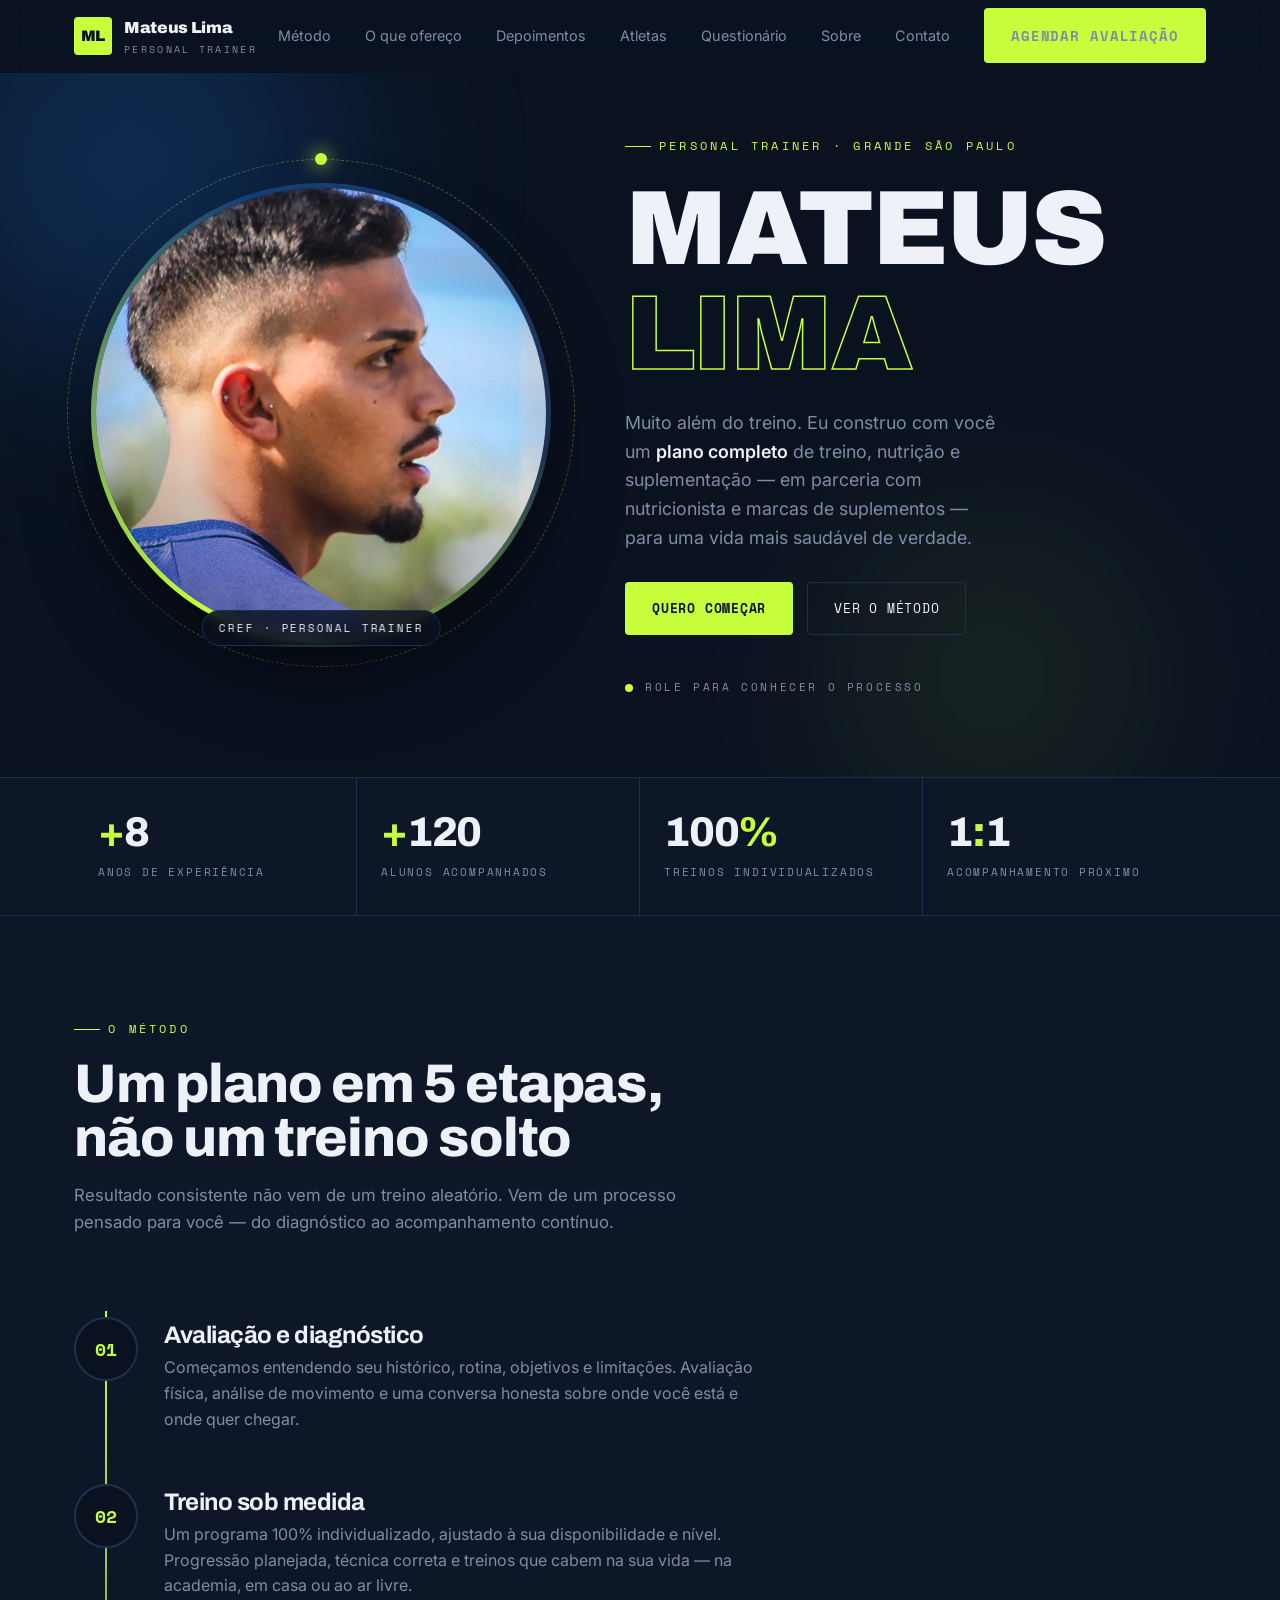
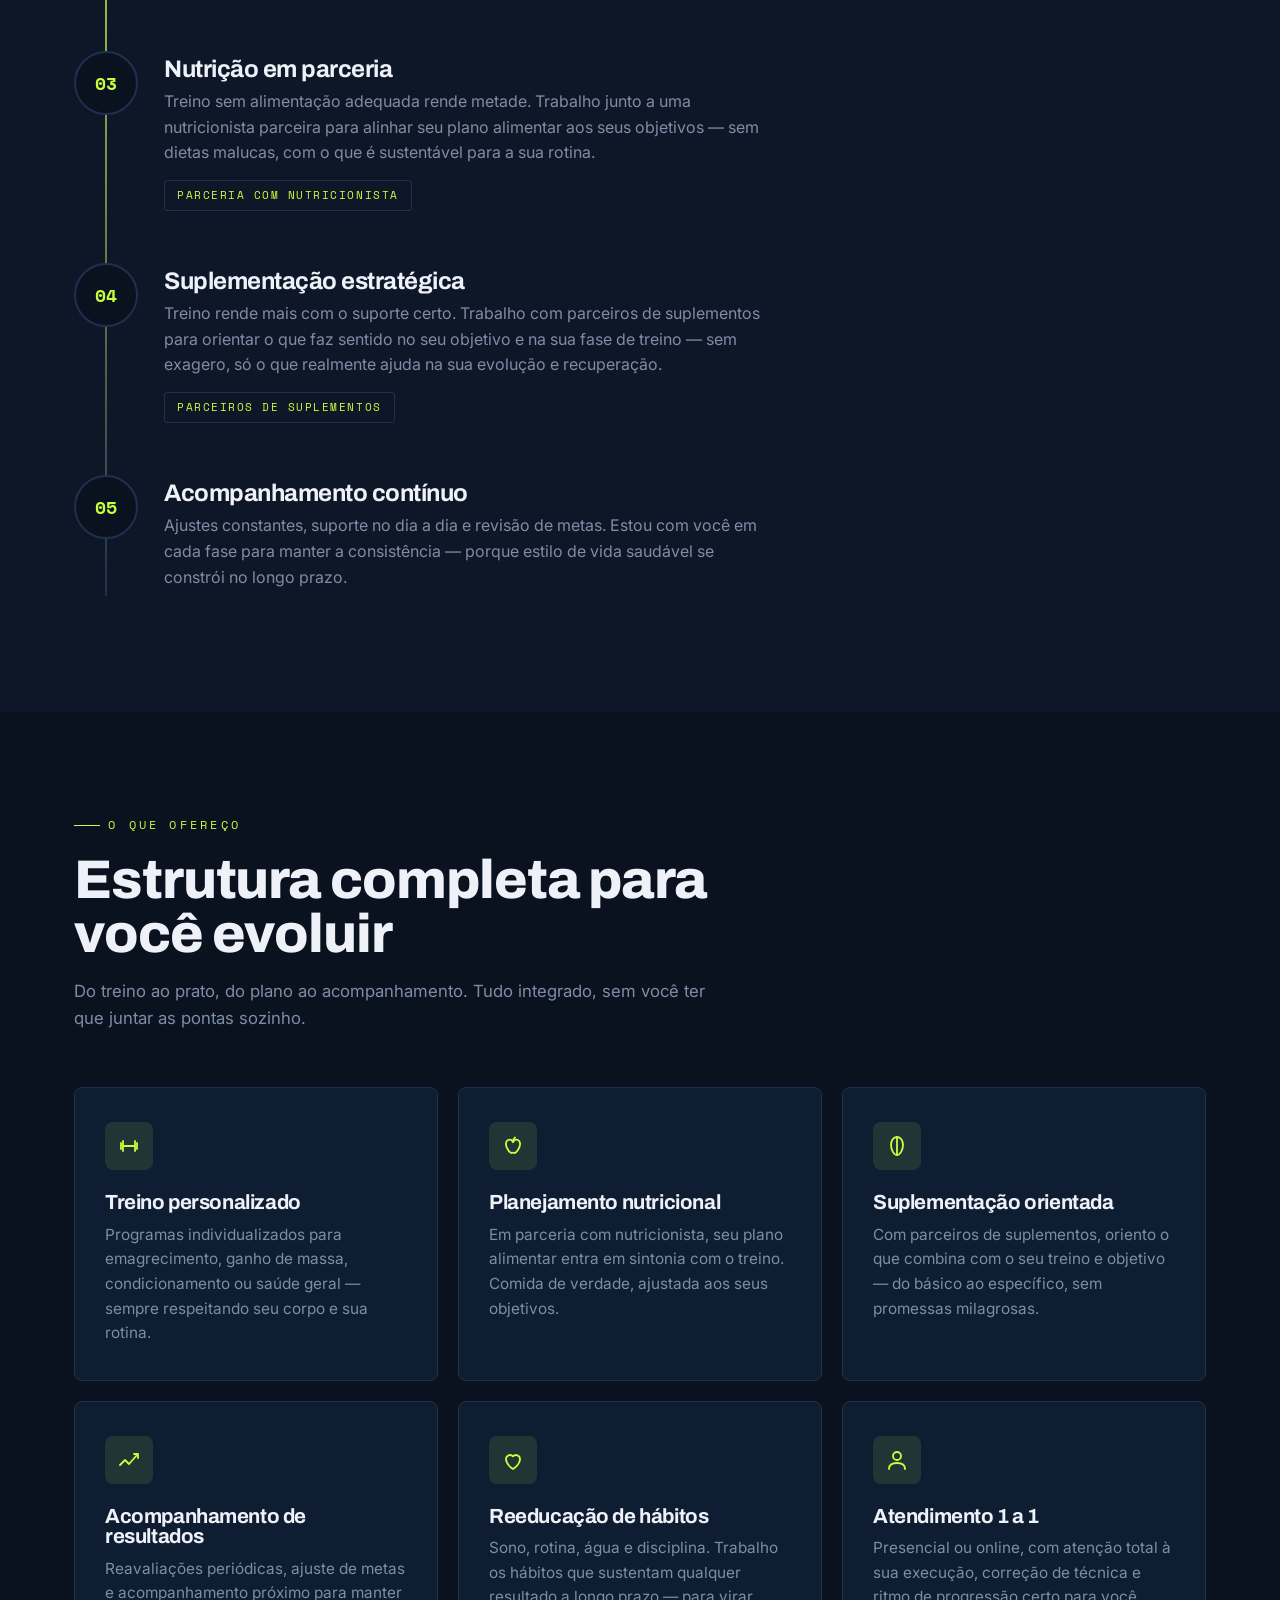
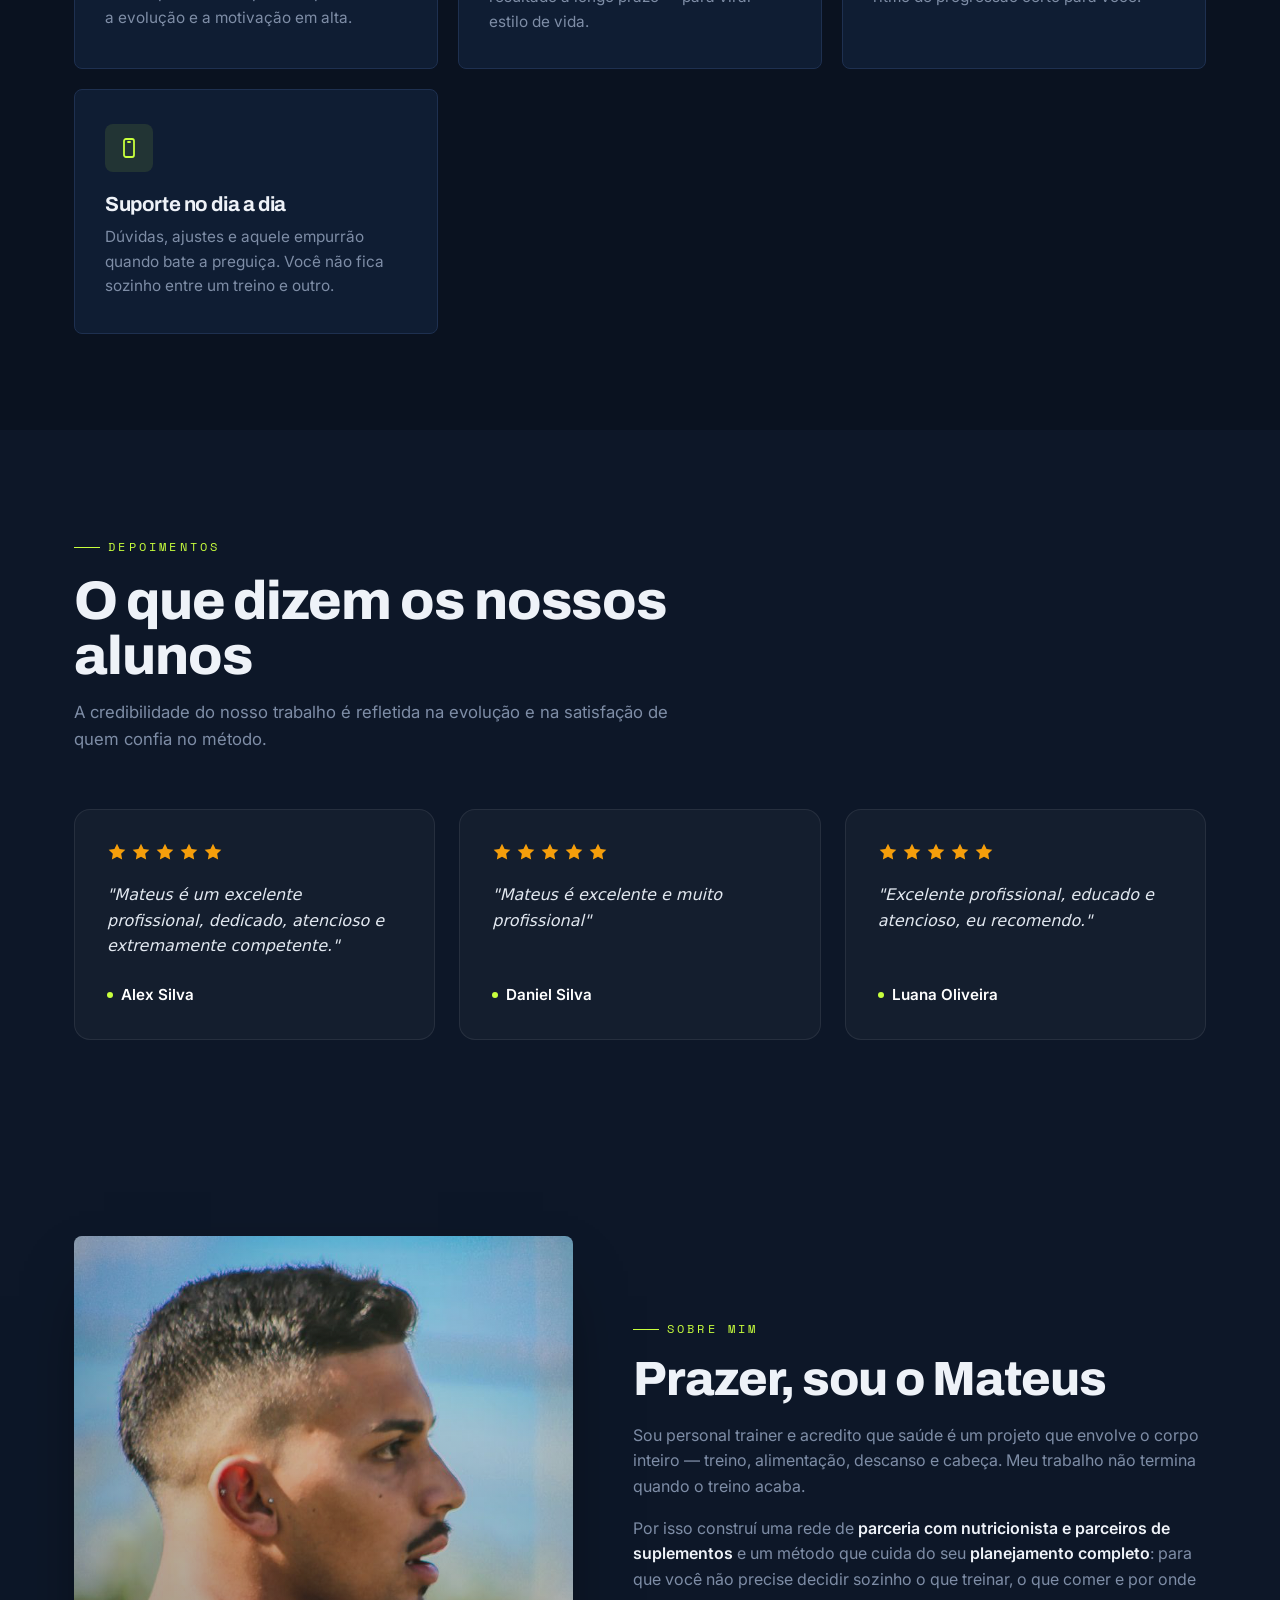
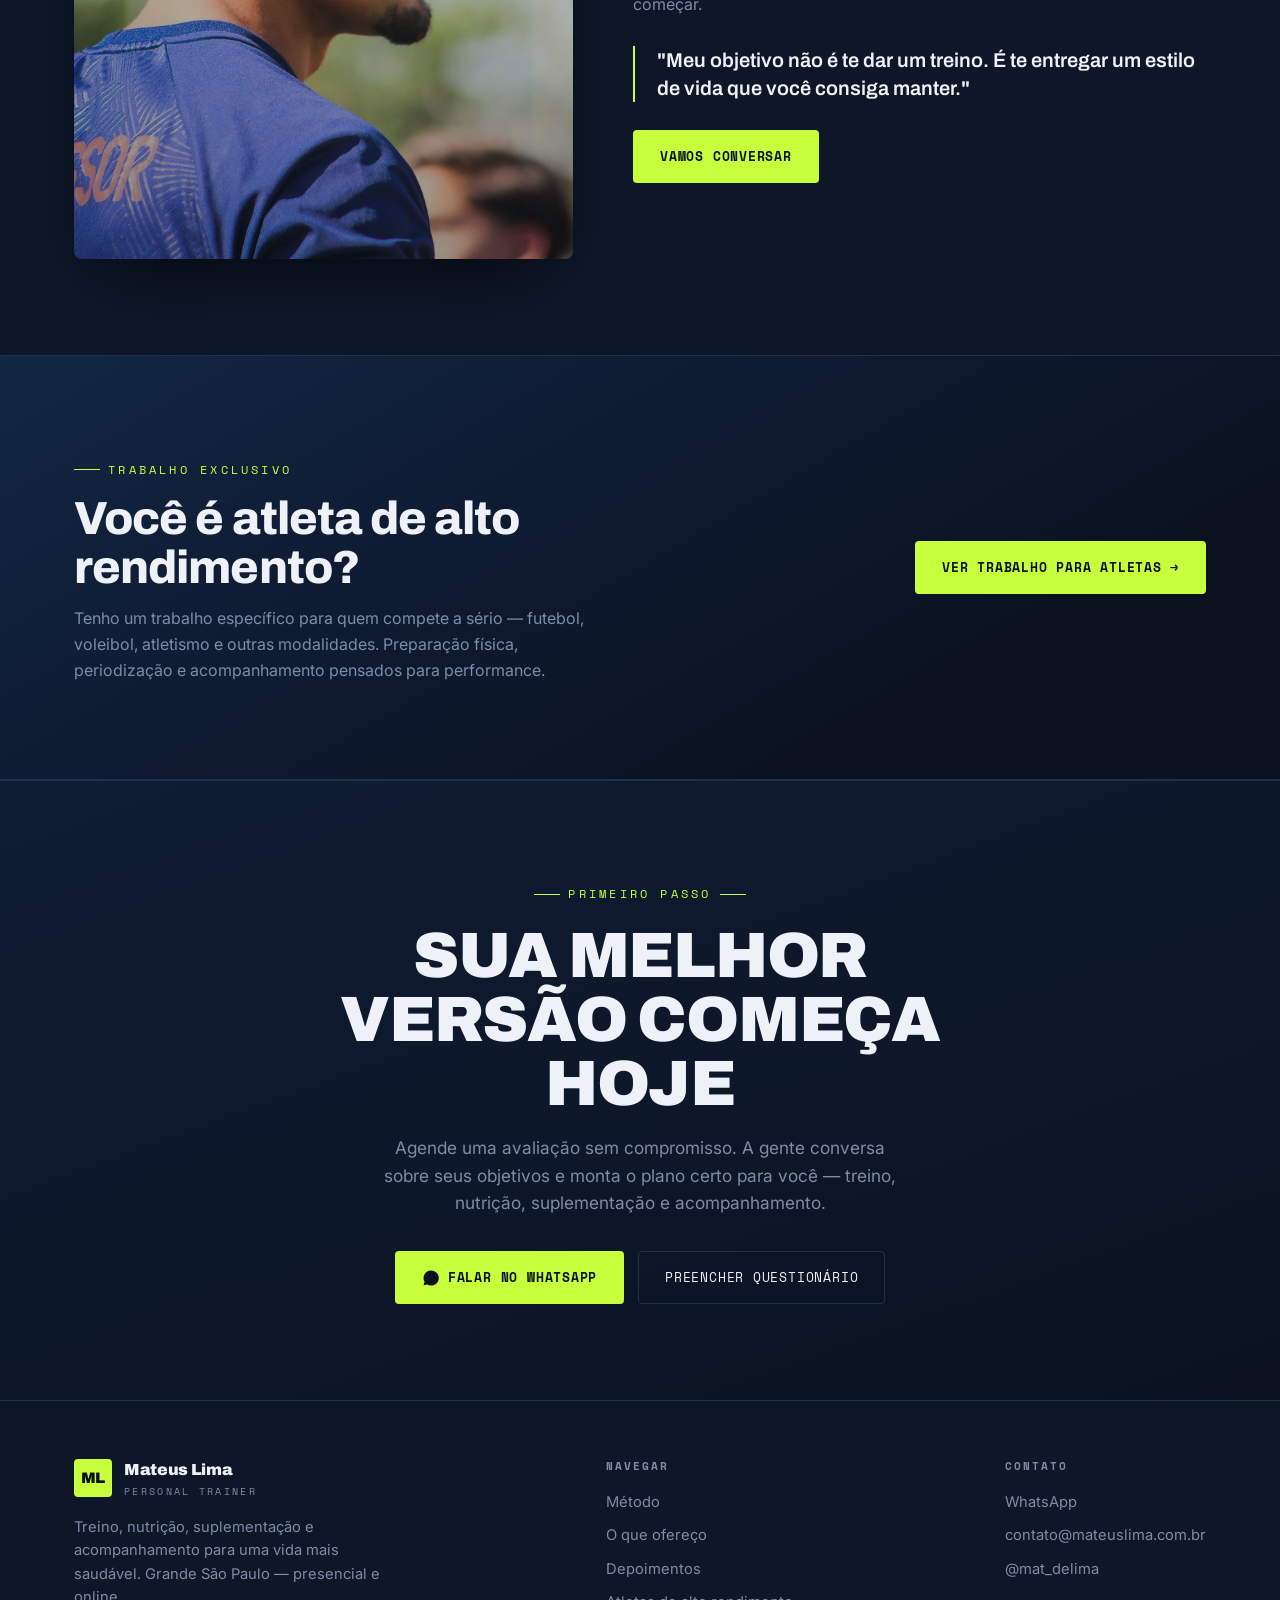
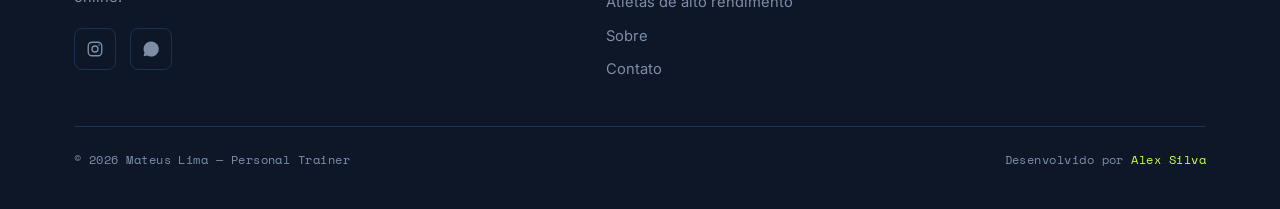
==== commit e28f950d: "Add files via upload" ====
--- a/index.html
+++ b/index.html
@@ -394,7 +394,7 @@
         <div class="foot-links">
           <a href="https://wa.me/5511997152871" target="_blank" rel="noopener">WhatsApp</a>
           <a href="mailto:contato@mateuslima.com.br">contato@mateuslima.com.br</a>
-          <a href="https://instagram.com" target="_blank" rel="noopener">@mateuslima</a>
+          <a href="https://instagram.com" target="_blank" rel="noopener">@mat_delima</a>
         </div>
       </div>
     </div>
